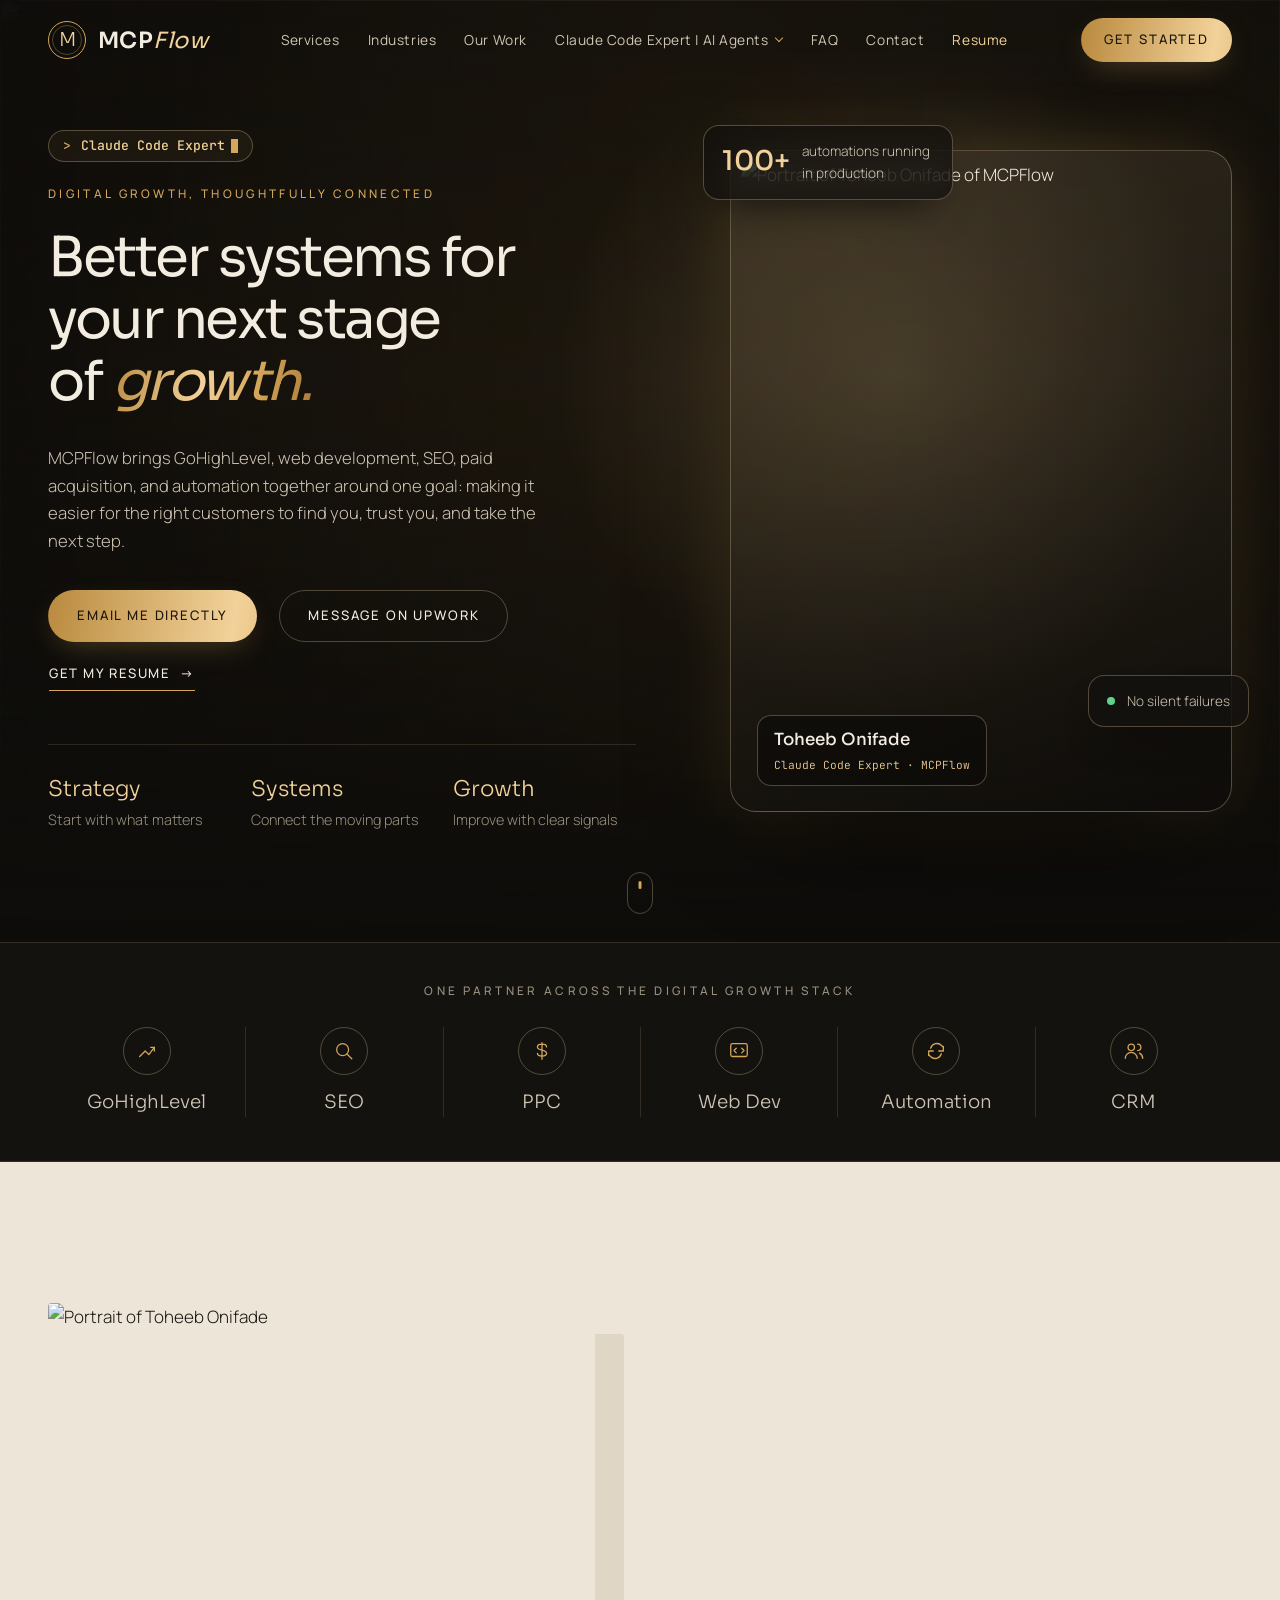
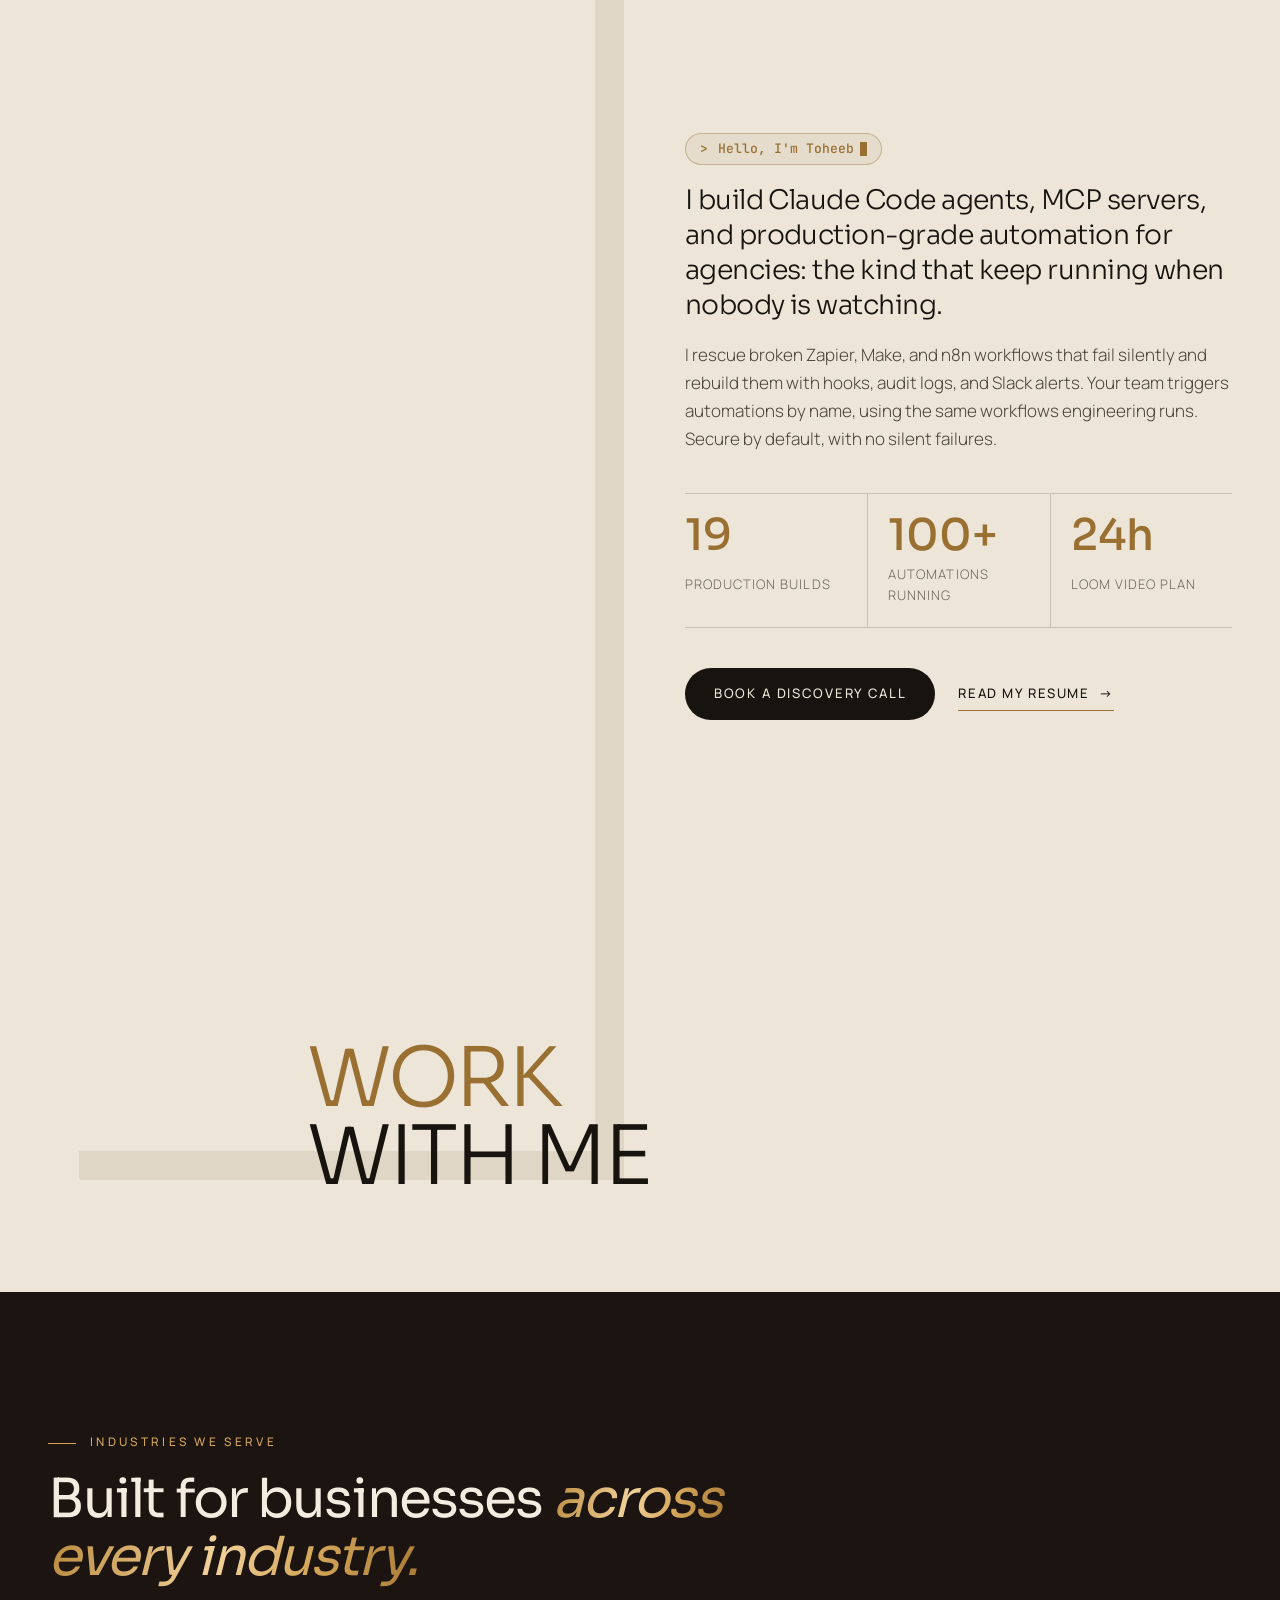
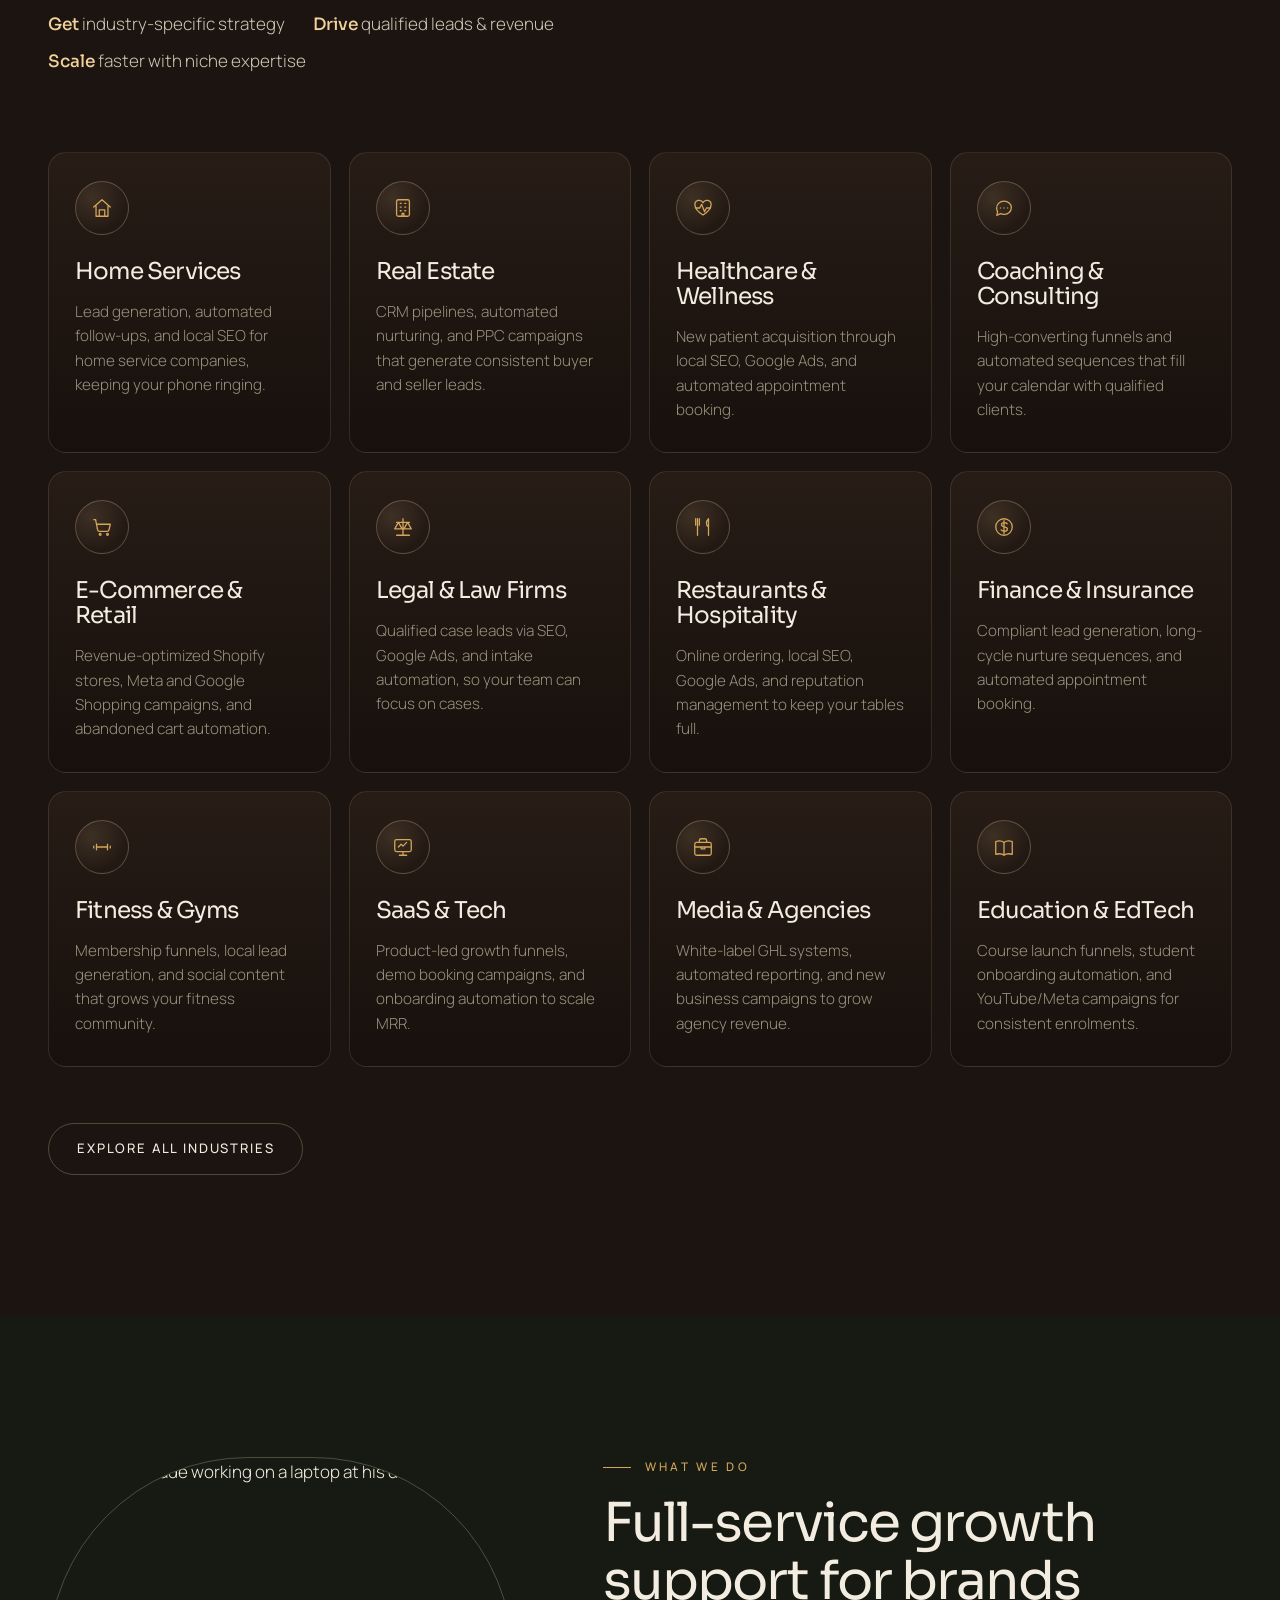
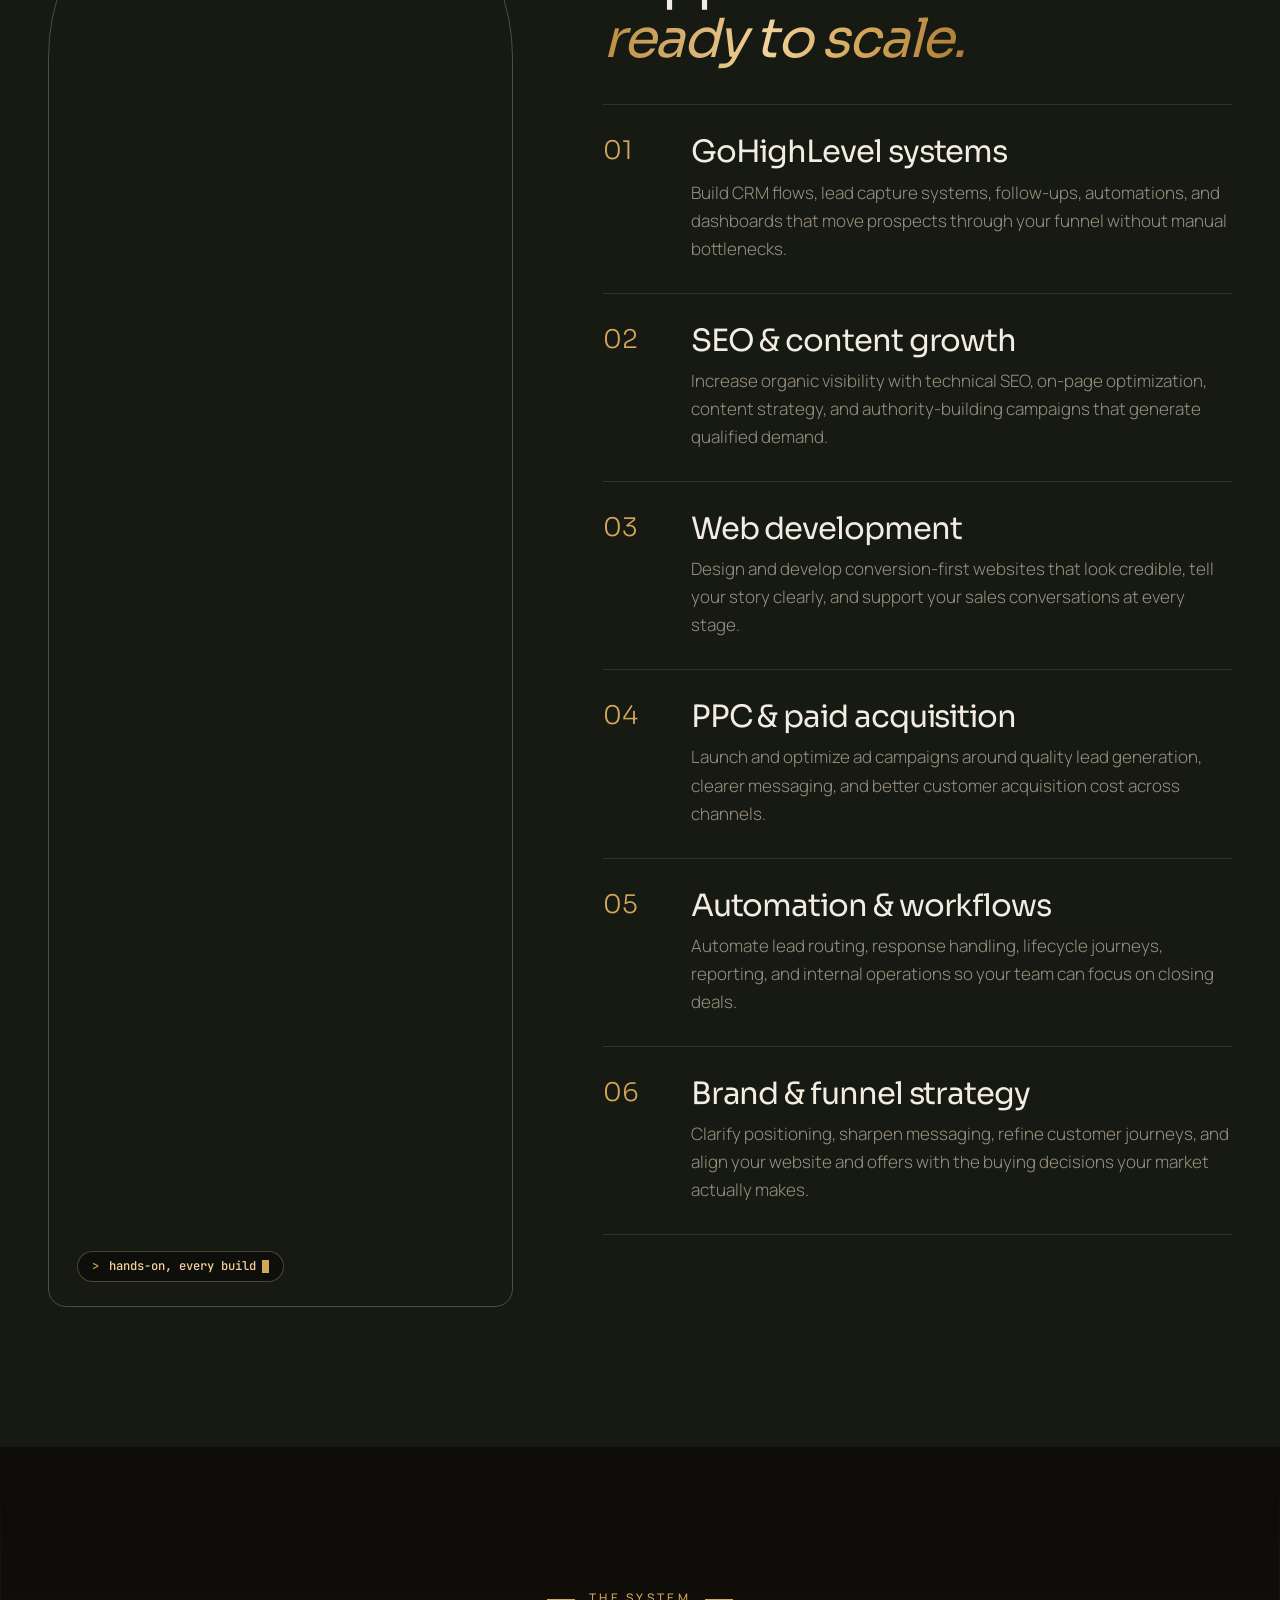
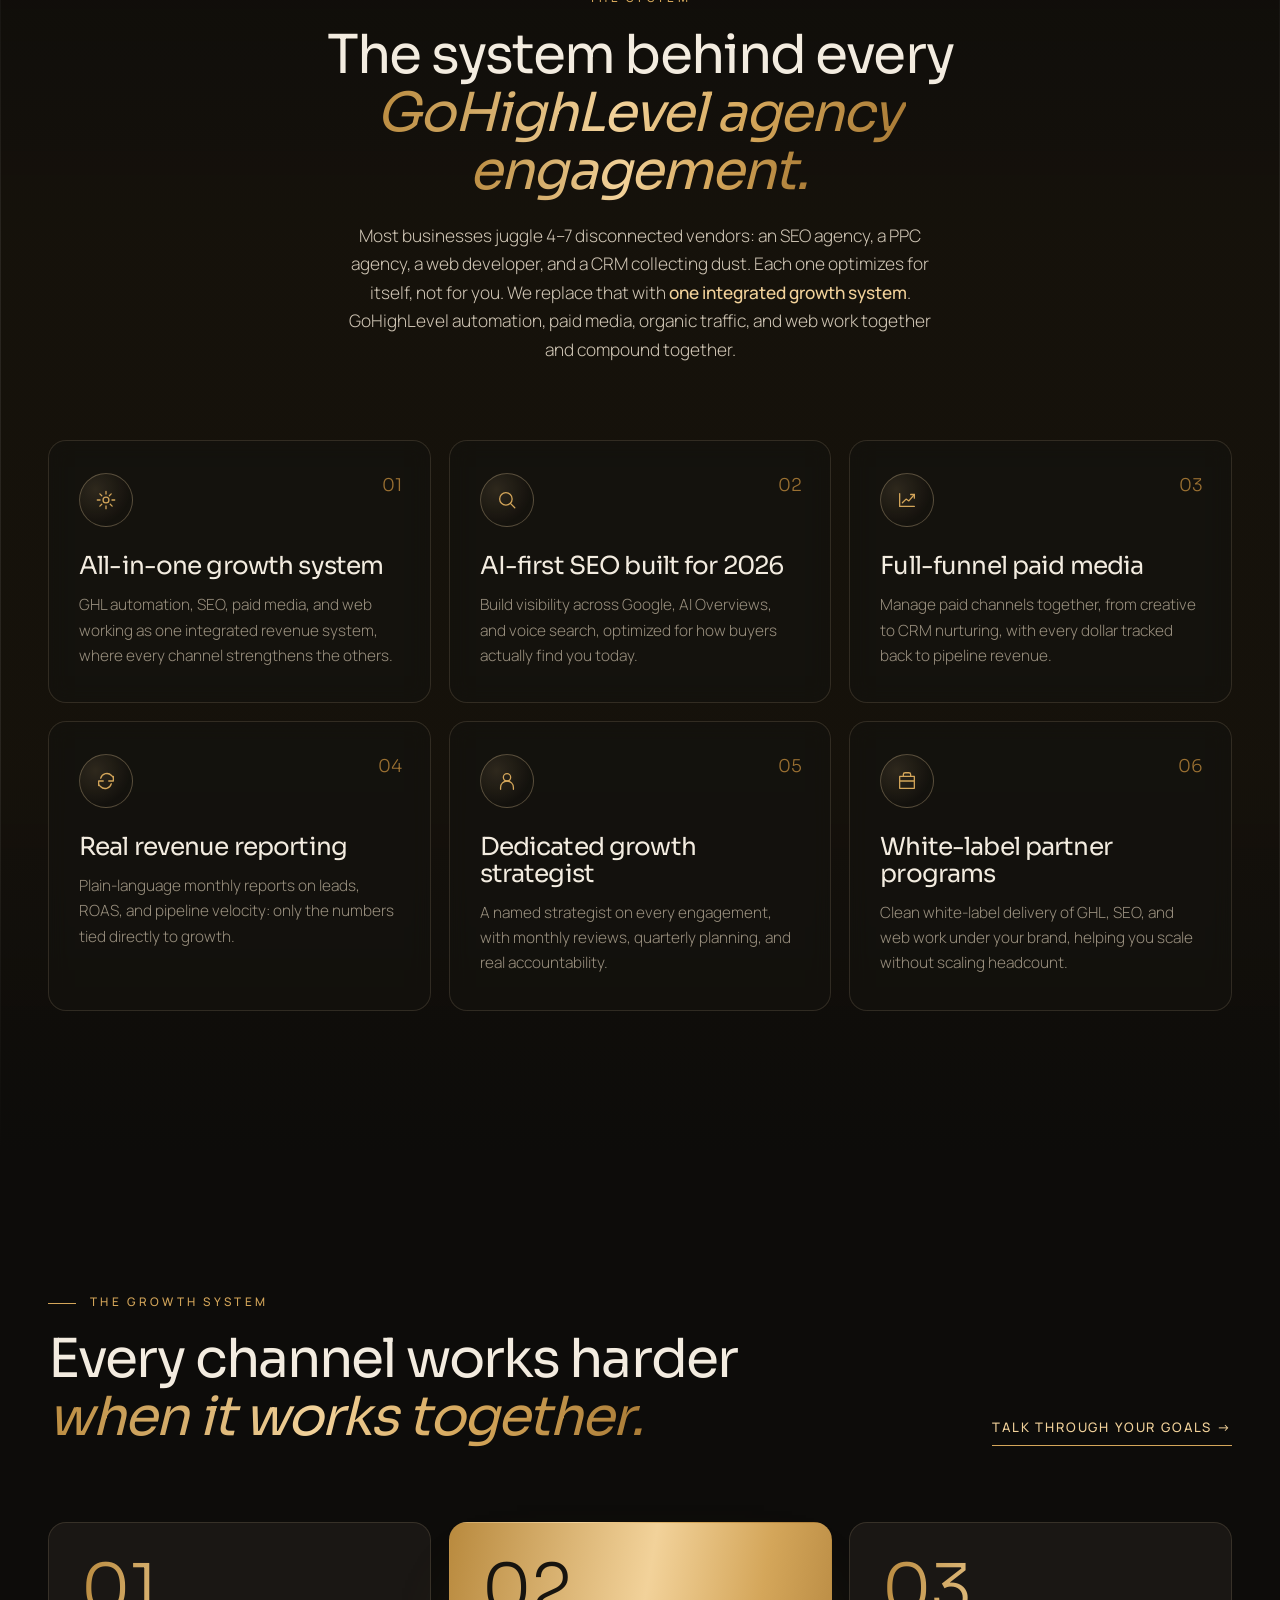
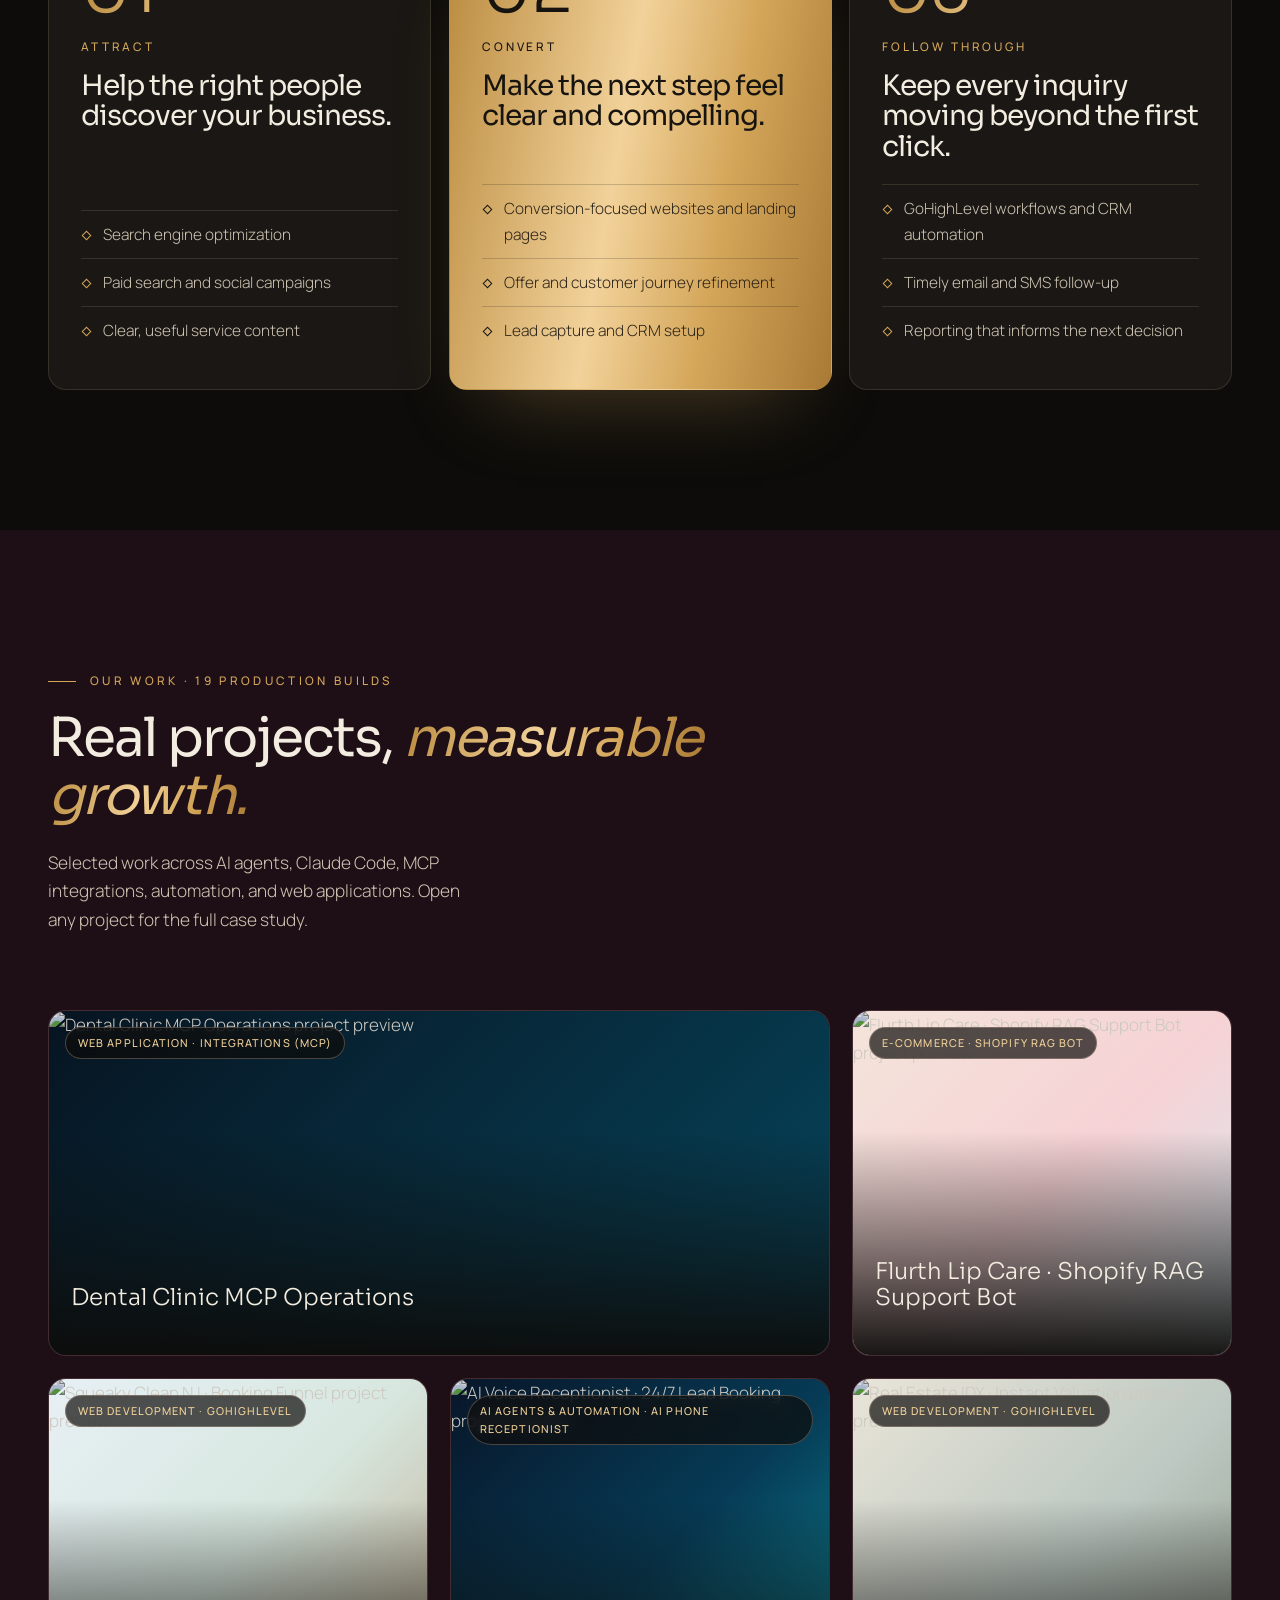
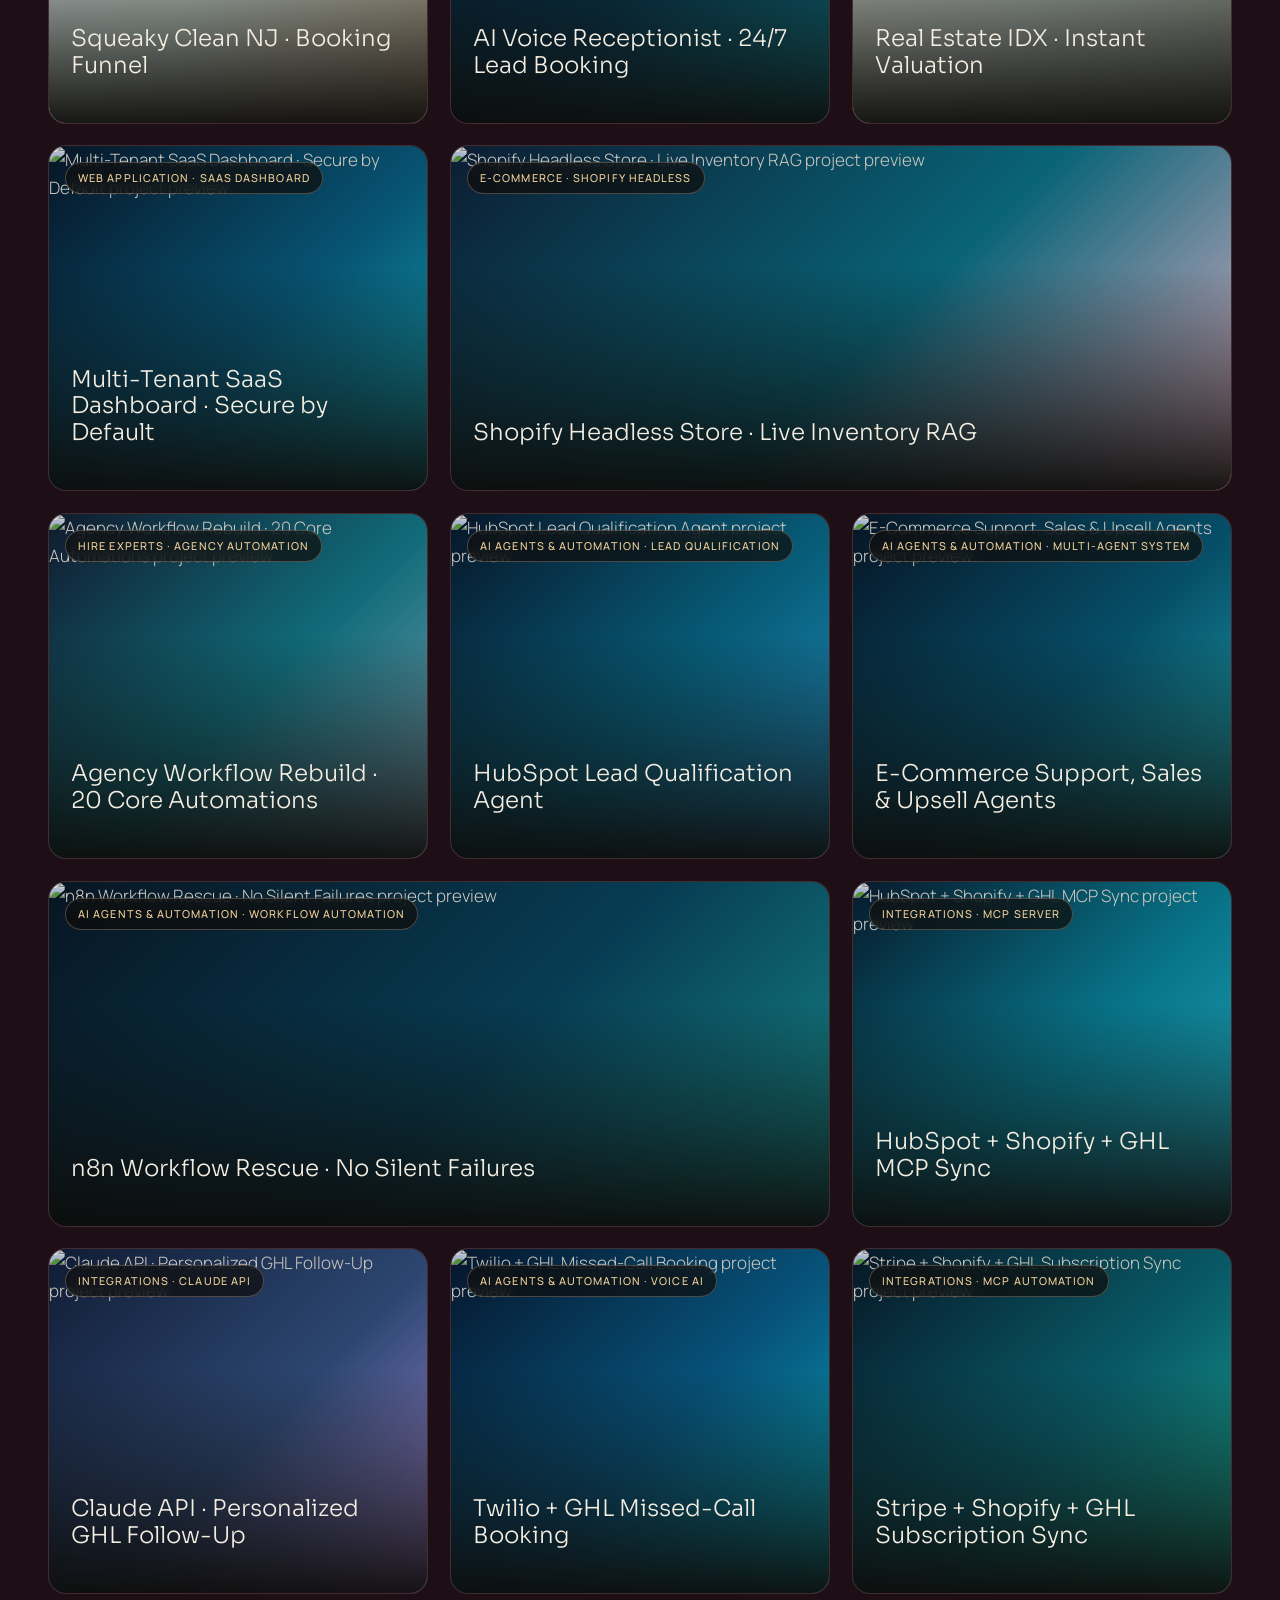
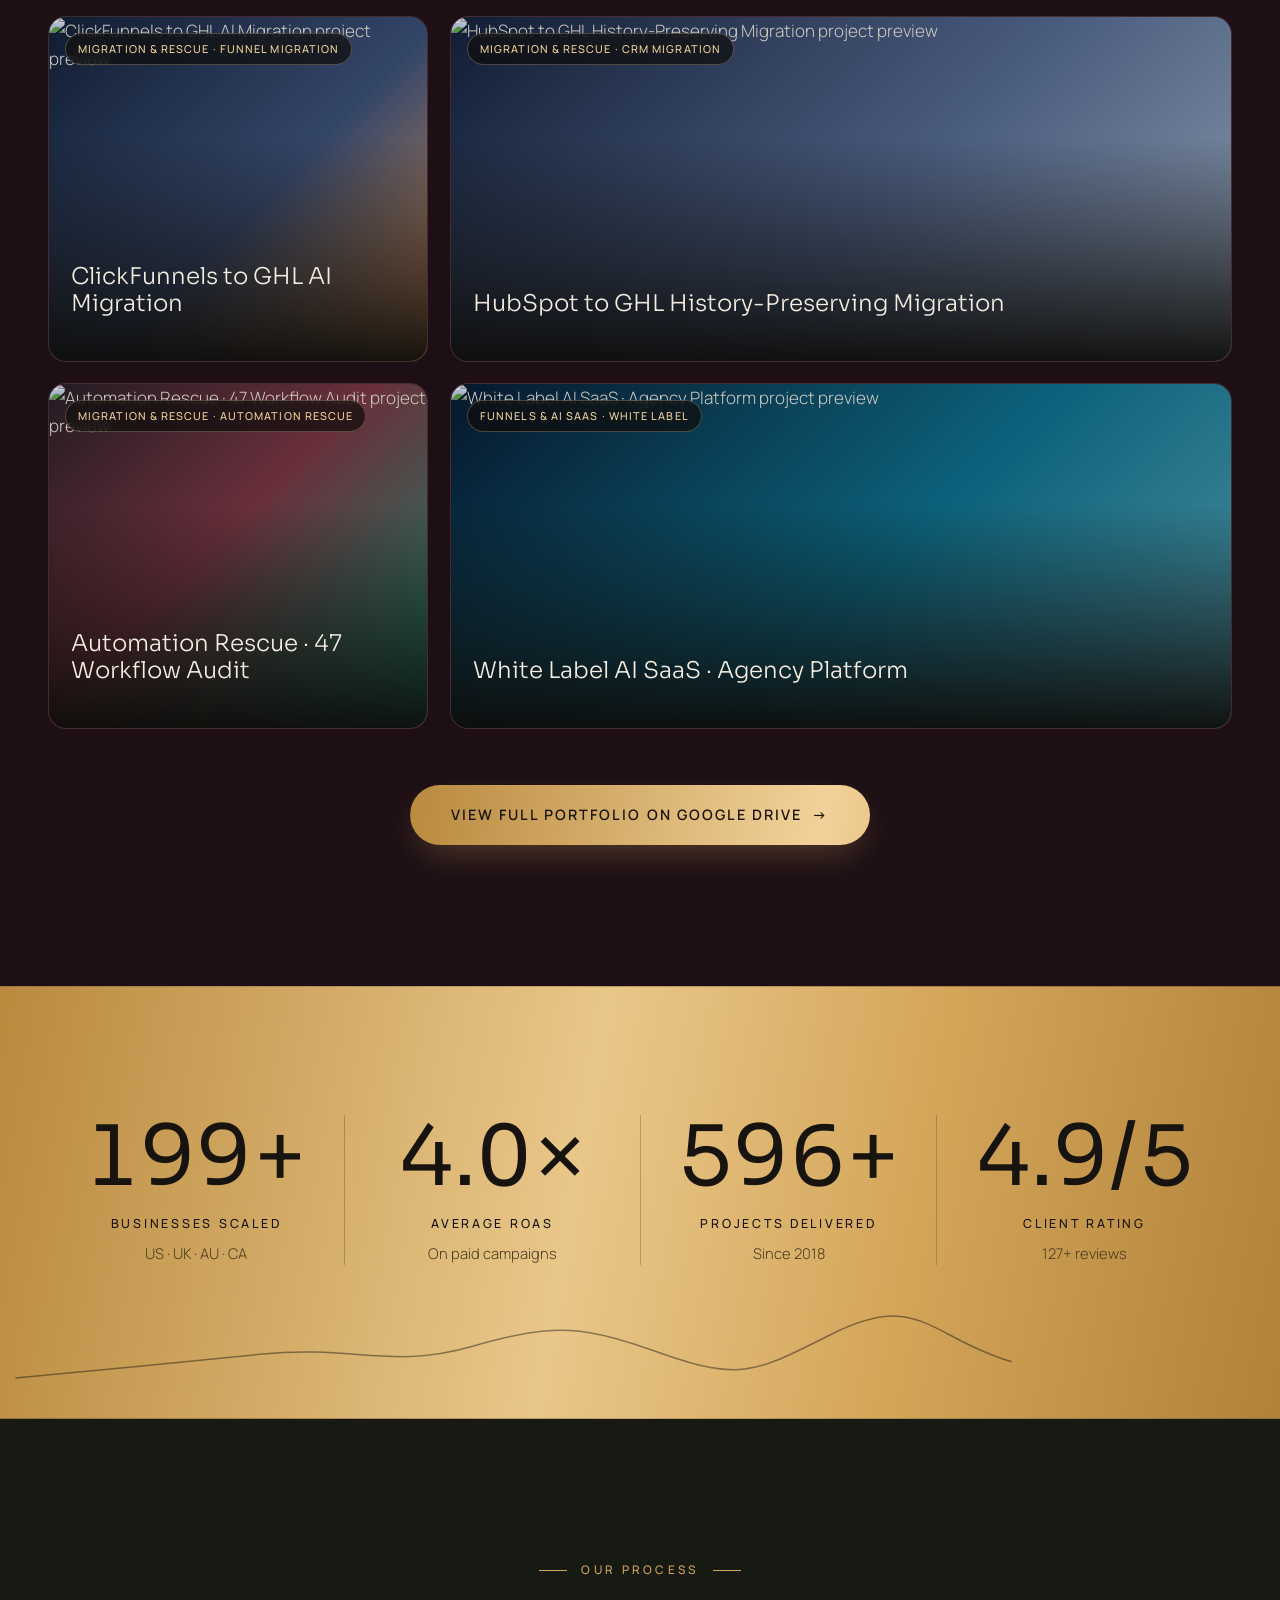
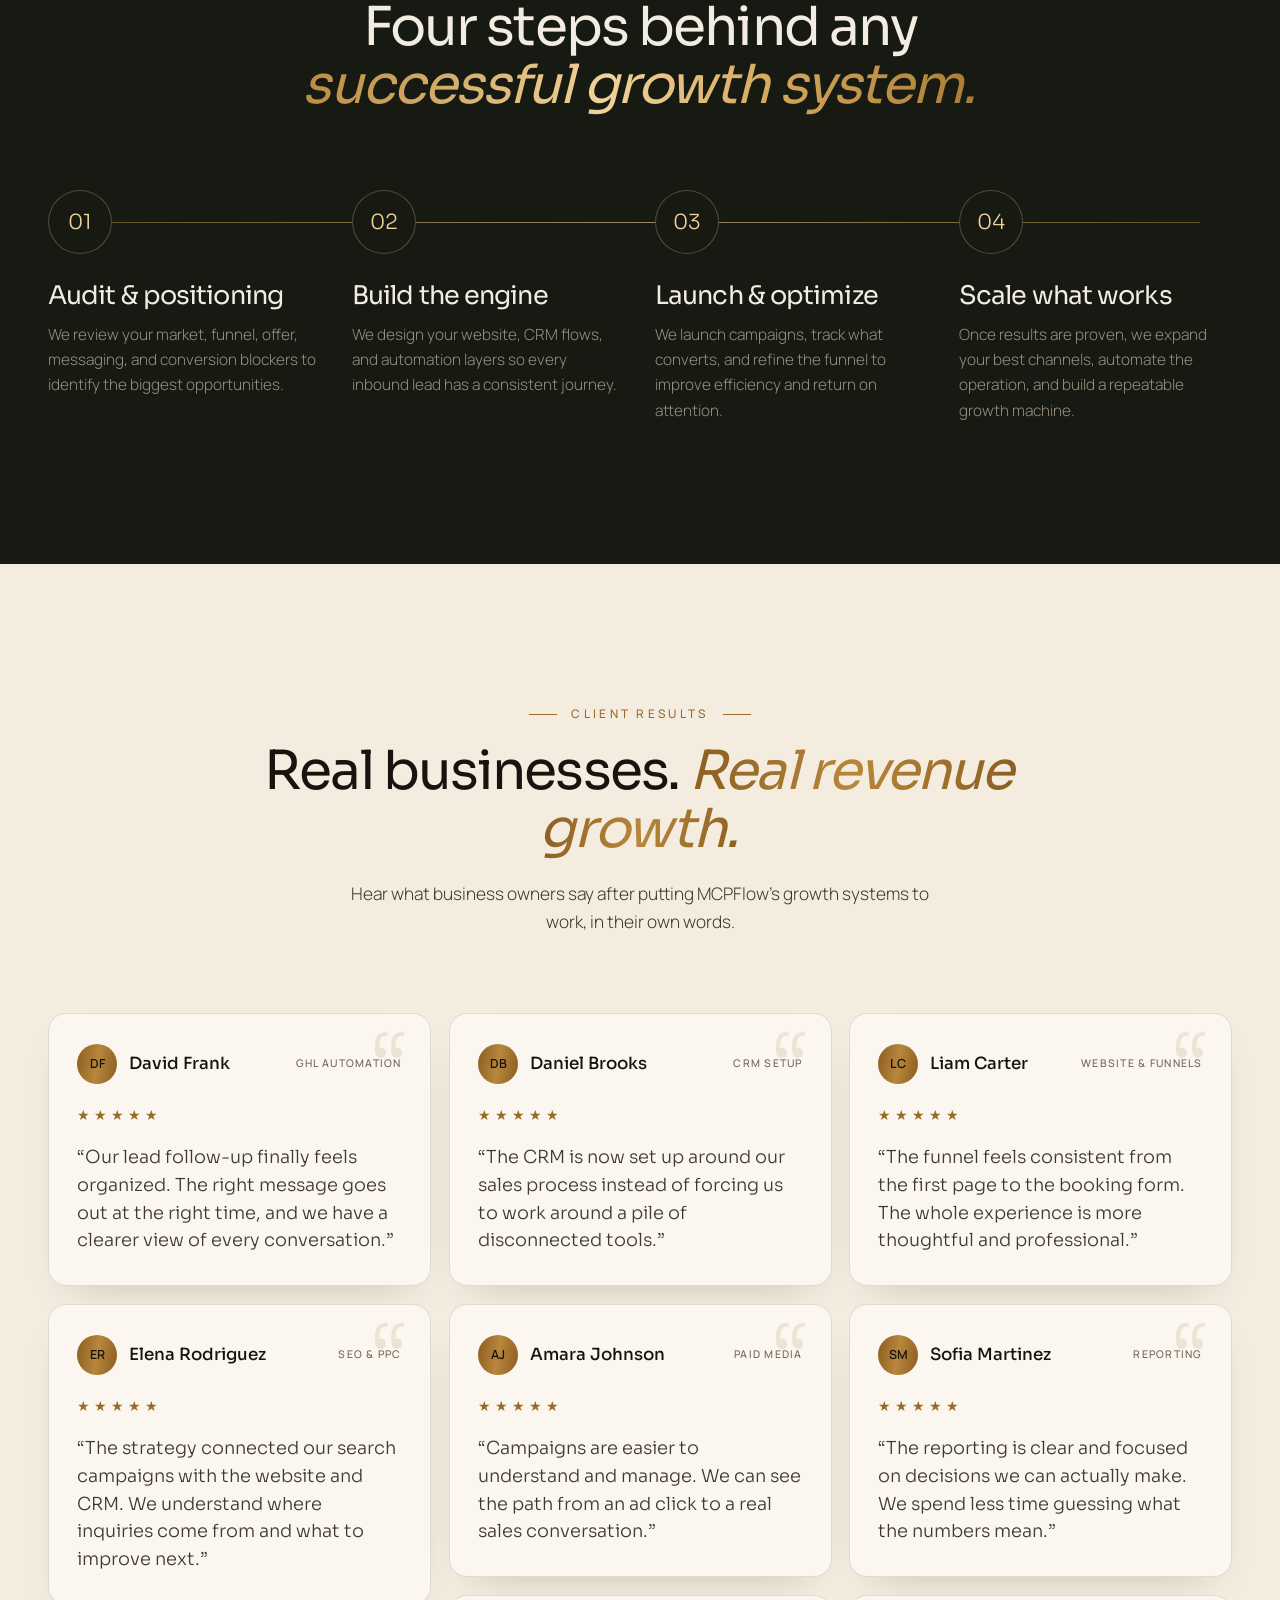
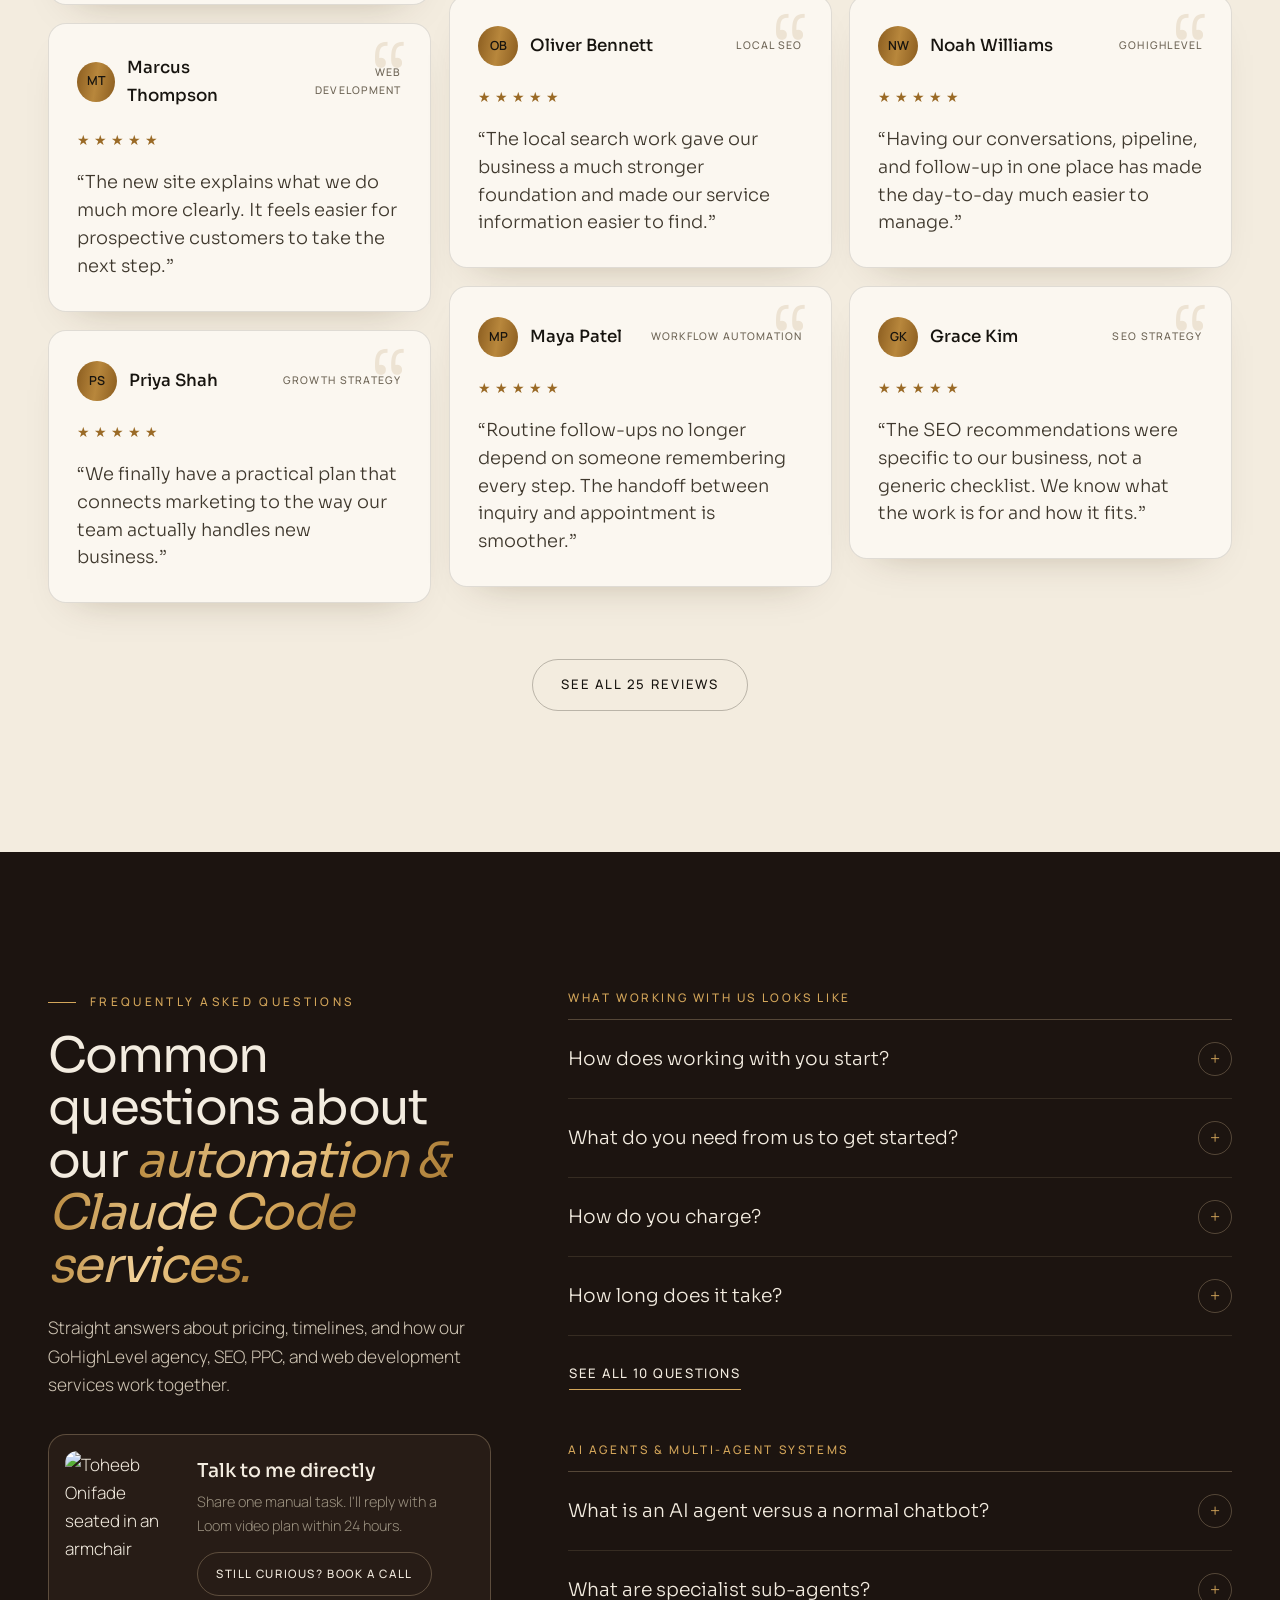
==== index.html @ 1f3e1173 ".git" ====
<!DOCTYPE html>
<html lang="en">
  <head>
    <meta charset="UTF-8" />
    <meta name="viewport" content="width=device-width, initial-scale=1.0" />
    <title>Toheeb Onifade | Claude Code Expert &amp; AI Automation – MCPFlow</title>
    <meta
      name="description"
      content="Claude Code expert building AI agents, MCP servers, and GoHighLevel, HubSpot, Shopify &amp; n8n automations that never fail silently. 100+ automations in production."
    />
    <meta name="author" content="Toheeb Onifade" />
    <meta name="robots" content="index, follow, max-image-preview:large, max-snippet:-1" />
    <meta property="og:type" content="website" />
    <meta property="og:site_name" content="MCPFlow" />
    <meta property="og:title" content="Toheeb Onifade | Claude Code Expert &amp; AI Automation – MCPFlow" />
    <meta property="og:description" content="AI agents, MCP servers, and GoHighLevel, HubSpot, Shopify &amp; n8n automations with audit logs and alerts, so nothing fails silently." />
    <meta property="og:image" content="assets/me/toheeb-hero.png" />
    <meta property="og:image:alt" content="Portrait of Toheeb Onifade of MCPFlow" />
    <meta name="twitter:card" content="summary_large_image" />
    <meta name="twitter:title" content="Toheeb Onifade | Claude Code Expert &amp; AI Automation – MCPFlow" />
    <meta name="twitter:description" content="AI agents, MCP servers, and GoHighLevel, HubSpot, Shopify &amp; n8n automations with audit logs and alerts." />
    <meta name="twitter:image" content="assets/me/toheeb-hero.png" />
    <link rel="alternate" type="text/plain" href="llms.txt" title="LLM-readable summary" />
    <meta name="theme-color" content="#0d0c0a" />
    <link rel="preconnect" href="https://fonts.googleapis.com" />
    <link rel="preconnect" href="https://fonts.gstatic.com" crossorigin />
    <link
      href="https://fonts.googleapis.com/css2?family=Sora:wght@300;400;500;600&family=Manrope:wght@300;400;500;600;700&family=JetBrains+Mono:wght@400;500&display=swap"
      rel="stylesheet"
    />
    <link rel="stylesheet" href="styles.css" />
    <link rel="preload" as="image" href="assets/me/toheeb-hero.png" />
    <script type="application/ld+json">{"@context":"https://schema.org","@graph":[{"@type":"WebSite","@id":"#website","name":"MCPFlow","inLanguage":"en","description":"MCPFlow builds Claude Code AI agents, MCP servers, GoHighLevel systems, and production-grade automation for agencies and service businesses.","publisher":{"@id":"#mcpflow"}},{"@type":"ProfessionalService","@id":"#mcpflow","name":"MCPFlow","description":"MCPFlow connects GoHighLevel, web development, SEO, paid acquisition, Claude Code AI agents, and automation into one growth system for agencies and service businesses. Workflows are built with retries, audit logs, and Slack alerts so they do not fail silently.","email":"onifadetoheeb068@gmail.com","areaServed":"Worldwide","address":{"@type":"PostalAddress","addressCountry":"NG"},"sameAs":["https://www.upwork.com/freelancers/~01fcc091d5daa7f215"],"knowsAbout":["Claude Code","Model Context Protocol (MCP) servers","Claude Agent SDK","AI agents","Multi-agent systems","GoHighLevel","HubSpot","Shopify","n8n","Supabase","Pinecone RAG","Twilio Voice AI","Stripe","Next.js","Node.js","Workflow automation","SEO","PPC"],"employee":{"@id":"#toheeb-onifade"},"hasOfferCatalog":{"@type":"OfferCatalog","name":"MCPFlow services","itemListElement":[{"@type":"Offer","itemOffered":{"@type":"Service","name":"GoHighLevel systems","description":"CRM flows, lead capture systems, follow-ups, automations, and dashboards that move prospects through your funnel without manual bottlenecks."}},{"@type":"Offer","itemOffered":{"@type":"Service","name":"SEO \u0026 content growth","description":"Technical SEO, on-page optimization, content strategy, and authority-building campaigns that generate qualified demand."}},{"@type":"Offer","itemOffered":{"@type":"Service","name":"Web development","description":"Conversion-first websites that look credible, tell your story clearly, and support sales conversations at every stage."}},{"@type":"Offer","itemOffered":{"@type":"Service","name":"PPC \u0026 paid acquisition","description":"Ad campaigns built around quality lead generation, clearer messaging, and better customer acquisition cost."}},{"@type":"Offer","itemOffered":{"@type":"Service","name":"Automation \u0026 workflows","description":"Automated lead routing, response handling, lifecycle journeys, reporting, and internal operations."}},{"@type":"Offer","itemOffered":{"@type":"Service","name":"Claude Code AI agents \u0026 MCP servers","description":"Claude Code agents and documented MCP servers that connect AI to GoHighLevel, HubSpot, Shopify, and n8n with audit logs and failure alerts."}}]}},{"@type":"Person","@id":"#toheeb-onifade","name":"Toheeb Onifade","jobTitle":"Claude Code Expert","worksFor":{"@id":"#mcpflow"},"description":"Claude Code expert specializing in MCP server development, the Claude Agent SDK, and production-grade automation for agencies. Rescues broken Zapier, Make, and n8n workflows and rebuilds them with hooks, audit logs, and Slack alerts. 100+ automations running in production across 19 production builds.","email":"onifadetoheeb068@gmail.com","image":"assets/me/toheeb-portrait.png","sameAs":["https://www.upwork.com/freelancers/~01fcc091d5daa7f215"],"knowsAbout":["Claude Code","Model Context Protocol (MCP) servers","Claude Agent SDK","AI agents","Multi-agent systems","GoHighLevel","HubSpot","Shopify","n8n","Supabase","Pinecone RAG","Twilio Voice AI","Stripe","Next.js","Node.js","Workflow automation","SEO","PPC"]},{"@type":"FAQPage","@id":"#faq","mainEntity":[{"@type":"Question","name":"How does working with you start?","acceptedAnswer":{"@type":"Answer","text":"Share one manual task. I will reply with a short Loom video plan for your GHL, HubSpot, or Shopify setup using Claude Code, MCP, and n8n, before you pay."}},{"@type":"Question","name":"What do you need from us to get started?","acceptedAnswer":{"@type":"Answer","text":"A 15-minute walkthrough and temporary access to your GHL sub-account, HubSpot private app, or Shopify API. No cleanup is needed."}},{"@type":"Question","name":"How do you charge?","acceptedAnswer":{"@type":"Answer","text":"Fixed price per automation, split into milestones. You pay per milestone delivered."}},{"@type":"Question","name":"How long does it take?","acceptedAnswer":{"@type":"Answer","text":"Typically 3-7 days: Day 1 for the plan, Days 2-4 for the build, Days 5-6 for live tests, and Day 7 for handover."}},{"@type":"Question","name":"Do we need to be technical or know Claude Code?","acceptedAnswer":{"@type":"Answer","text":"No. Your team can trigger an automation by name, such as \"run weekly follow-up\". No coding is needed."}},{"@type":"Question","name":"What stack do you use? Do we need to switch tools?","acceptedAnswer":{"@type":"Answer","text":"Claude Code, MCP servers, Claude API, n8n, GHL, HubSpot, and Shopify APIs, plus Supabase or Pinecone when useful. You keep your existing tools."}},{"@type":"Question","name":"Is our CRM and customer data secure?","acceptedAnswer":{"@type":"Answer","text":"Access is scoped to least-privilege keys, customer data is not used for model training, and systems can use row-level security and audit logs. An NDA is available."}},{"@type":"Question","name":"What if the automation breaks?","acceptedAnswer":{"@type":"Answer","text":"Failures trigger an alert with the error details instead of failing silently. A 14-day bug-fix period is included."}},{"@type":"Question","name":"Do we own everything? Are we locked to you?","acceptedAnswer":{"@type":"Answer","text":"You own the delivered code, MCP configurations, n8n workflows, prompts, and SOPs. There is no vendor lock-in."}},{"@type":"Question","name":"What tasks do you automate best?","acceptedAnswer":{"@type":"Answer","text":"CRM updates, lead follow-up, Shopify RAG support, and missed-call-to-booking workflows. Well-scoped automations can save teams 10+ hours per week."}},{"@type":"Question","name":"What is an AI agent versus a normal chatbot?","acceptedAnswer":{"@type":"Answer","text":"A chatbot replies in conversation. An AI agent can take an action, such as qualifying a lead in GHL, updating HubSpot, or booking a meeting."}},{"@type":"Question","name":"What are specialist sub-agents?","acceptedAnswer":{"@type":"Answer","text":"A main agent can delegate work to focused specialists such as a qualifier, follow-up agent, or support agent. This can make complex workflows more reliable than one general-purpose bot."}},{"@type":"Question","name":"Do we need to know Claude Code to use it?","acceptedAnswer":{"@type":"Answer","text":"No. Your team can trigger an automation by name, such as \"run weekly follow-up\". No coding is needed."}},{"@type":"Question","name":"Can agents work across GHL, HubSpot, and Shopify at once?","acceptedAnswer":{"@type":"Answer","text":"Yes. An agent can read a Shopify order, update a HubSpot record, and create a GHL opportunity through connected MCP tools."}},{"@type":"Question","name":"What makes your agents keep working reliably?","acceptedAnswer":{"@type":"Answer","text":"Production workflows include hooks, error handling, logging, and instant alerts so failures are visible and can be fixed."}},{"@type":"Question","name":"What is Model Context Protocol (MCP)?","acceptedAnswer":{"@type":"Answer","text":"MCP is an open protocol for connecting AI assistants such as Claude to tools and data sources, including GHL, HubSpot, and Shopify."}},{"@type":"Question","name":"Why MCP instead of Zapier?","acceptedAnswer":{"@type":"Answer","text":"Zapier connects predefined app events. MCP lets an AI model reason over a task and call approved tools across systems. A self-hosted setup can avoid per-task platform fees."}},{"@type":"Question","name":"Do we need to host MCP servers?","acceptedAnswer":{"@type":"Answer","text":"Not to get started. I can host the first version, then hand over a documented Node.js setup for your team to run."}},{"@type":"Question","name":"How is your MCP server work different from generic MCP setups?","acceptedAnswer":{"@type":"Answer","text":"The protocol is the same; Model Context Protocol is its official name. I build the server integrations with the hooks, plugins, and access controls the workflow needs."}},{"@type":"Question","name":"Can MCP connect to our custom database?","acceptedAnswer":{"@type":"Answer","text":"Yes. Integrations can connect to systems such as Supabase, PostgreSQL with row-level security, or Pinecone for retrieval-augmented generation (RAG)."}},{"@type":"Question","name":"Is MCP secure?","acceptedAnswer":{"@type":"Answer","text":"Security depends on implementation. I use least-privilege access, secure key handling, and audit logging where supported."}},{"@type":"Question","name":"Why n8n instead of Zapier or Make?","acceptedAnswer":{"@type":"Answer","text":"n8n can be self-hosted and gives teams more control over workflows and infrastructure. It also connects well with Claude and MCP."}},{"@type":"Question","name":"Can you fix our broken n8n workflows?","acceptedAnswer":{"@type":"Answer","text":"Yes. I can diagnose the workflow, add error handling and retries, and configure alerts so failures are easier to catch."}},{"@type":"Question","name":"How do you prevent silent API failures?","acceptedAnswer":{"@type":"Answer","text":"Workflows can use try/catch handling, logs, retries, and Slack or email alerts to surface API errors."}},{"@type":"Question","name":"Can n8n call Claude Code?","acceptedAnswer":{"@type":"Answer","text":"n8n can call the Claude API, which can use connected MCP tools to work with GHL, HubSpot, Shopify, and other approved systems."}},{"@type":"Question","name":"Do we need to host n8n?","acceptedAnswer":{"@type":"Answer","text":"No. I can host the first version and provide handover documentation so you can manage or move it later."}},{"@type":"Question","name":"Can you migrate from Make or Zapier to n8n?","acceptedAnswer":{"@type":"Answer","text":"Yes. I can map the existing workflows, rebuild them in n8n, and add production-focused error handling and monitoring."}},{"@type":"Question","name":"Do you store our CRM data?","acceptedAnswer":{"@type":"Answer","text":"The intended setup keeps customer records in your systems, such as GHL, HubSpot, Shopify, or Supabase. Integrations access only the data needed for the workflow."}},{"@type":"Question","name":"How do you handle API keys?","acceptedAnswer":{"@type":"Answer","text":"Keys are scoped to least privilege and stored in a secure secrets manager or platform credential store, not exposed in workflow text."}},{"@type":"Question","name":"Do we own everything after delivery?","acceptedAnswer":{"@type":"Answer","text":"Yes. You own the delivered code, MCP configurations, n8n workflows, prompts, and SOPs."}},{"@type":"Question","name":"Do you sign an NDA?","acceptedAnswer":{"@type":"Answer","text":"Yes. An NDA can be signed before project access or discovery begins."}},{"@type":"Question","name":"What if we need to revoke access?","acceptedAnswer":{"@type":"Answer","text":"You can revoke or rotate the private-app/API credentials at any time. Access is granted through your accounts, not personal credentials."}},{"@type":"Question","name":"How does missed-call automation work?","acceptedAnswer":{"@type":"Answer","text":"A call platform such as Twilio can trigger an AI follow-up, qualify the inquiry, update GHL, and offer appointment times through connected calendar tools."}},{"@type":"Question","name":"How many calls can it handle?","acceptedAnswer":{"@type":"Answer","text":"Capacity depends on the voice provider, concurrency limits, call length, and fallback design. We size and test the system against your expected call volume before launch."}},{"@type":"Question","name":"What if AI cannot answer?","acceptedAnswer":{"@type":"Answer","text":"The workflow can hand the conversation to a person with the transcript and CRM record available, so the customer is not left without a next step."}},{"@type":"Question","name":"Can it work with HubSpot too?","acceptedAnswer":{"@type":"Answer","text":"Yes. The workflow can update a HubSpot contact and book a meeting through HubSpot Meetings or another connected calendar."}}]},{"@type":"ItemList","@id":"#case-studies","name":"MCPFlow case studies","numberOfItems":19,"itemListElement":[{"@type":"ListItem","position":1,"item":{"@type":"CreativeWork","name":"Dental Clinic MCP Operations","genre":"Web Application · Integrations (MCP)","description":"Challenge: A dental clinic using CareStack and a custom web app was copying patient data, appointments, and billing manually. The process consumed about 10 hours a week, caused missed follow-ups, and API rate limits failed silently. Solution: Built an MCP server with Claude Code to connect CareStack, the web app, and n8n. Booking, Billing, and Alert agents sync appointments, update records, and report API failures. Access is protected with scoped keys, Supabase RLS, and audit logs. Staff can start a workflow by saying “sync today’s patients.” Result: 12 hours per week saved, zero missed handoffs, and API failure alerts reduced from as long as 3 days to 12 seconds in Slack. The workflows run in production and are usable by non-technical staff.","keywords":"Claude Code, MCP Server, CareStack API, n8n, Supabase RLS, Node.js","creator":{"@id":"#toheeb-onifade"}}},{"@type":"ListItem","position":2,"item":{"@type":"CreativeWork","name":"Flurth Lip Care · Shopify RAG Support Bot","genre":"E-Commerce · Shopify RAG Bot","description":"Challenge: Flurth Korean lip-care support handled around 200 tickets a day. Its bot guessed at order tracking and inventory, while shoppers asked whether products were authentic. Conversion was 1.1%. Solution: Built a Shopify RAG support bot grounded in live Shopify Admin API data through MCP. Claude retrieves order, inventory, and shipping details, then uses Pinecone RAG for product knowledge. The agent handles returns and exchanges and can update HubSpot and GoHighLevel. Result: Support volume down 38%, response time improved from 15 minutes to 45 seconds, CSAT up 28%, conversion rose from 1.1% to 2.8%, and AI upsells increased AOV by 18%.","keywords":"Claude Code, Shopify Admin API, MCP Server, Pinecone RAG, HubSpot, GoHighLevel","creator":{"@id":"#toheeb-onifade"}}},{"@type":"ListItem","position":3,"item":{"@type":"CreativeWork","name":"Squeaky Clean NJ · Booking Funnel","genre":"Web Development · GoHighLevel","description":"Challenge: A New Jersey cleaning company had a WordPress site and GoHighLevel, but leads were moved manually. Airbnb hosts requested cleanings, calendars were double-booked, and about 8 hours a week were lost to missed bookings and admin. Solution: Rebuilt the funnel with Claude Code and Next.js, connecting GoHighLevel custom actions through MCP and n8n. The flow qualifies Airbnb, office, and property requests, tags leads, creates pipeline records, books the calendar, and starts AI follow-up. A reusable snapshot supports franchise rollout. Result: 8 hours per week saved, booking rate up 32%, and zero double-bookings. The team can start the process with “qualify cleaning leads.”","keywords":"Claude Code, Next.js, GoHighLevel API, MCP Server, n8n, Calendar API","creator":{"@id":"#toheeb-onifade"}}},{"@type":"ListItem","position":4,"item":{"@type":"CreativeWork","name":"AI Voice Receptionist · 24/7 Lead Booking","genre":"AI Agents \u0026 Automation · AI Phone Receptionist","description":"Challenge: An agency missed about 40% of calls after hours. Staff updated GoHighLevel manually, callers were not qualified, and leads went cold. The business needed reliable call coverage. Solution: Built a Claude voice agent with Twilio and MCP. It qualifies inbound callers, updates GoHighLevel, books the calendar, and sends transcripts to Slack. Specialist agents handle qualification, booking, and follow-up, with a human handoff that includes the transcript. Result: More than 300 calls handled in 30 days, 150+ qualified, 70+ booked, and all calls answered during the measured period. 67% were qualified; follow-up email open rate reached 42%.","keywords":"Claude Code, Twilio, GoHighLevel, MCP Server, Claude Voice API","creator":{"@id":"#toheeb-onifade"}}},{"@type":"ListItem","position":5,"item":{"@type":"CreativeWork","name":"Real Estate IDX · Instant Valuation","genre":"Web Development · GoHighLevel","description":"Challenge: A real estate agency’s WordPress IDX took 4.2 seconds to load. Zillow leads were moved into GoHighLevel manually, taking about 15 hours a week, while response time averaged 12 minutes. Solution: Built a headless Next.js experience with Supabase and GoHighLevel custom actions through MCP. IDX searches trigger buyer or seller qualification, create a pipeline record, and start an AI nurture flow that can book a valuation. Result: Page speed improved from 4.2 seconds to 0.9 seconds, 15 hours per week saved, response time reduced from 12 minutes to 48 seconds, and the agency reported three additional closings per month.","keywords":"Claude Code, Next.js, Supabase RLS, GoHighLevel API, MCP, n8n","creator":{"@id":"#toheeb-onifade"}}},{"@type":"ListItem","position":6,"item":{"@type":"CreativeWork","name":"Multi-Tenant SaaS Dashboard · Secure by Default","genre":"Web Application · SaaS Dashboard","description":"Challenge: A SaaS dashboard had no row-level security, allowing users to see data outside their organization. Agents were failing in production and page loads took 3.1 seconds. Solution: Rebuilt the application with Claude Code, Supabase RLS, and Claude Agent SDK. Billing, Support, and Onboarding agents have separate responsibilities; hooks synchronize state and surface failures. RLS scopes access by user and organization. Result: Data access is isolated by user and organization, load time improved from 3.1 to 0.6 seconds, and support tickets fell 42%.","keywords":"Claude Code, Supabase, PostgreSQL RLS, Claude Agent SDK, Pinecone","creator":{"@id":"#toheeb-onifade"}}},{"@type":"ListItem","position":7,"item":{"@type":"CreativeWork","name":"Shopify Headless Store · Live Inventory RAG","genre":"E-Commerce · Shopify Headless","description":"Challenge: A slow Shopify theme and a generic support bot that guessed at inventory were limiting shopper confidence. Store conversion was 1.1%. Solution: Built a headless Next.js storefront using the Shopify Storefront API and an MCP-connected RAG support bot. Answers use live stock, shipping, and order data plus Pinecone product knowledge. Result: Conversion improved from 1.1% to 2.8%, response time fell from 18 minutes to 52 seconds, and support volume fell 35%.","keywords":"Claude Code, Shopify Admin + Storefront API, Next.js, MCP, Pinecone RAG","creator":{"@id":"#toheeb-onifade"}}},{"@type":"ListItem","position":8,"item":{"@type":"CreativeWork","name":"Agency Workflow Rebuild · 20 Core Automations","genre":"Hire Experts · Agency Automation","description":"Challenge: An agency had more than 100 Zapier and Make workflows breaking weekly. The team waited on developers and spent about 20 hours per week fixing automations. Solution: Audited the stack with Claude Code and rebuilt 20 core workflows in n8n with MCP servers. Added clear workflow names, documentation, and Loom handover so the team can run routine work themselves. Result: 20 hours per week saved and silent failures removed from the rebuilt workflows. Staff can trigger common work by name, such as “run weekly follow-up.”","keywords":"Claude Code, MCP Servers, n8n, GoHighLevel, HubSpot, Shopify","creator":{"@id":"#toheeb-onifade"}}},{"@type":"ListItem","position":9,"item":{"@type":"CreativeWork","name":"HubSpot Lead Qualification Agent","genre":"AI Agents \u0026 Automation · Lead Qualification","description":"Challenge: Sales development reps manually qualified around 200 HubSpot leads per day, resulting in inconsistent scoring and tagging. Solution: Built a lead qualifier with Claude Code, a HubSpot private app, and GoHighLevel through MCP. It reads submitted form data and available customer context, scores the lead, applies tags, and enrolls the appropriate sequence. Result: Qualification time improved from 8 minutes to 22 seconds per lead, up to 200 leads can be processed daily, and meeting volume increased 47%.","keywords":"Claude Code, Claude API, HubSpot API, GoHighLevel API, MCP, Prompt Engineering","creator":{"@id":"#toheeb-onifade"}}},{"@type":"ListItem","position":10,"item":{"@type":"CreativeWork","name":"E-Commerce Support, Sales \u0026 Upsell Agents","genre":"AI Agents \u0026 Automation · Multi-Agent System","description":"Challenge: A single general-purpose bot struggled to handle support questions, sales conversations, and inventory checks reliably. Solution: Designed a main agent that delegates to Support, Sales, and Upsell specialists. Each specialist has a focused prompt, MCP tools, and hooks; support can retrieve live order information and upsell checks live inventory. Result: Resolution rate improved from 61% to 89%, average order value rose 18%, and the system ran for 60 days without a reported breakage.","keywords":"Claude Code, Claude Agent SDK, MCP Servers, Shopify, Supabase","creator":{"@id":"#toheeb-onifade"}}},{"@type":"ListItem","position":11,"item":{"@type":"CreativeWork","name":"n8n Workflow Rescue · No Silent Failures","genre":"AI Agents \u0026 Automation · Workflow Automation","description":"Challenge: Workflows followed only the happy path, broke on API limits, and had no alerts. A failure could leave leads untouched for days. Solution: Rebuilt workflows with Claude Code and n8n, adding hooks, try/catch handling, automatic retries, Slack or email alerts, and audit logs. Result: No cold leads in the tracked workflows, failure alerts improved from 3 days to 12 seconds, and operations saved 14 hours per week.","keywords":"Claude Code, n8n, MCP Servers, GoHighLevel, Twilio, Slack","creator":{"@id":"#toheeb-onifade"}}},{"@type":"ListItem","position":12,"item":{"@type":"CreativeWork","name":"HubSpot + Shopify + GHL MCP Sync","genre":"Integrations · MCP Server","description":"Challenge: HubSpot form submissions, Shopify orders, and GoHighLevel opportunities were out of sync, leaving teams without a reliable shared view. Solution: Built a custom Node.js MCP server with least-privilege keys, audit logs, and RLS-aware data access. Claude can read live data across all three systems and coordinate approved sync actions. Result: The connected workflows reached 100% sync in the monitored process and saved about 11 hours per week. Customer data remains in the connected systems and is not used for model training.","keywords":"Claude Code, MCP, HubSpot API, Shopify API, GoHighLevel API, Node.js","creator":{"@id":"#toheeb-onifade"}}},{"@type":"ListItem","position":13,"item":{"@type":"CreativeWork","name":"Claude API · Personalized GHL Follow-Up","genre":"Integrations · Claude API","description":"Challenge: GoHighLevel emails felt generic, with an 18% open rate. Staff wrote follow-ups manually using limited customer context. Solution: Connected the Claude API to GoHighLevel custom actions through MCP. A tested agent drafts personalized follow-ups from approved live CRM context. Result: Open rate increased from 18% to 42%, replies increased 31%, and the team saved six hours per week.","keywords":"Claude Code, Claude API, GHL Custom Actions, MCP, n8n","creator":{"@id":"#toheeb-onifade"}}},{"@type":"ListItem","position":14,"item":{"@type":"CreativeWork","name":"Twilio + GHL Missed-Call Booking","genre":"AI Agents \u0026 Automation · Voice AI","description":"Challenge: Around 40% of calls were missed after hours, and staff had to update GoHighLevel by hand after each conversation. Solution: Connected Twilio to a Claude voice agent that qualifies callers, updates GoHighLevel, books the calendar through MCP, and posts the transcript to Slack. Result: More than 300 calls handled, 150+ qualified, 70+ booked, and zero missed calls in the tracked workflow.","keywords":"Claude Code, Twilio, GoHighLevel, MCP, Claude Voice","creator":{"@id":"#toheeb-onifade"}}},{"@type":"ListItem","position":15,"item":{"@type":"CreativeWork","name":"Stripe + Shopify + GHL Subscription Sync","genre":"Integrations · MCP Automation","description":"Challenge: Stripe subscriptions, Shopify orders, and GoHighLevel CRM records were reconciled manually, and churn risk was not tracked consistently. Solution: Connected Stripe, Shopify, and GoHighLevel with n8n and MCP. Failed payments can trigger AI-supported retry flows, churn-risk tags, and win-back follow-up. Result: Churn decreased 22%, failed-payment recovery improved 38%, and finance operations saved nine hours per week.","keywords":"Claude Code, Stripe API, Shopify API, GoHighLevel API, n8n, MCP","creator":{"@id":"#toheeb-onifade"}}},{"@type":"ListItem","position":16,"item":{"@type":"CreativeWork","name":"ClickFunnels to GHL AI Migration","genre":"Migration \u0026 Rescue · Funnel Migration","description":"Challenge: A slow ClickFunnels setup had no connected CRM automation, and leads were moved into GoHighLevel manually. Solution: Migrated funnel structure into GoHighLevel, mapped pipeline data, rebuilt AI follow-up agents, and created a reusable snapshot with Claude Code and MCP. Result: Page speed improved from 3.8 seconds to 0.9 seconds, migration completed in two days, and the process saved 10 hours per week.","keywords":"Claude Code, GoHighLevel, ClickFunnels API, n8n, MCP","creator":{"@id":"#toheeb-onifade"}}},{"@type":"ListItem","position":17,"item":{"@type":"CreativeWork","name":"HubSpot to GHL History-Preserving Migration","genre":"Migration \u0026 Rescue · CRM Migration","description":"Challenge: The business wanted to move from HubSpot Enterprise to GoHighLevel but was concerned about losing history or breaking workflows. Solution: Migrated contacts, deals, and sequences from HubSpot to GoHighLevel through MCP, preserved historical records, and added AI qualification and booking agents. Result: Saved $1,200 per month, completed migration in three days with history intact, and bookings increased 28%.","keywords":"Claude Code, HubSpot API, GoHighLevel API, MCP, Supabase","creator":{"@id":"#toheeb-onifade"}}},{"@type":"ListItem","position":18,"item":{"@type":"CreativeWork","name":"Automation Rescue · 47 Workflow Audit","genre":"Migration \u0026 Rescue · Automation Rescue","description":"Challenge: 47 Zapier, Make, and n8n workflows were failing silently due to rate limits and missing error handling, leaving leads cold. Solution: Audited the systems with Claude Code and rebuilt 20 core workflows in n8n and MCP with try/catch handling, retries, Slack alerts, and audit logs. Result: Zero silent failures across 45 tracked days, alerts improved from two days to 15 seconds, and the team saved 18 hours per week.","keywords":"Claude Code, n8n, Zapier, Make.com, MCP Servers, GHL, HubSpot","creator":{"@id":"#toheeb-onifade"}}},{"@type":"ListItem","position":19,"item":{"@type":"CreativeWork","name":"White Label AI SaaS · Agency Platform","genre":"Funnels \u0026 AI SaaS · White Label","description":"Challenge: An agency wanted a white-label SaaS offer, but its generic platform lacked AI and RAG support. Client churn had reached 24%. Solution: Built a Next.js front end with GoHighLevel SaaS mode, an AI support bot grounded in live help documentation through MCP, and a reusable snapshot with agents pre-installed. Result: Churn fell from 24% to 9%, MRR increased by $4,200 per month, and 30 clients onboarded with AI support and no additional developer needed.","keywords":"Claude Code, GHL SaaS Mode, Next.js, MCP Server, Pinecone RAG, Supabase RLS","creator":{"@id":"#toheeb-onifade"}}}]}]}</script>
  </head>
  <body class="home">
    <div class="scroll-progress" aria-hidden="true"><span id="scroll-progress-bar"></span></div>

    <header class="site-header" id="site-header">
      <div class="container nav-wrap">
        <a href="#top" class="brand" aria-label="MCPFlow home">
          <span class="brand-glyph" aria-hidden="true"></span>
          <span class="brand-word">MCP<em>Flow</em></span>
        </a>

        <button class="nav-toggle" id="nav-toggle" type="button" aria-expanded="false" aria-controls="main-nav">
          <span class="nav-toggle-bars" aria-hidden="true"></span>
          <span class="sr-only">Menu</span>
        </button>

        <nav class="main-nav" id="main-nav" aria-label="Main navigation">
          <a href="#services">Services</a>
          <a href="#industries">Industries</a>
          <a href="#portfolio">Our Work</a>
          <div class="mega-menu-item" id="ai-mega-menu">
            <button class="mega-trigger" id="ai-mega-trigger" type="button" aria-haspopup="true" aria-expanded="false" aria-controls="ai-mega-panel">
              Claude Code Expert | AI Agents
              <span class="mega-chevron" aria-hidden="true"></span>
            </button>
            <div class="mega-panel" id="ai-mega-panel" role="region" aria-label="Claude Code Expert and AI agent services" aria-hidden="true" hidden>
              <div class="mega-panel-heading">
                <div>
                  <span class="mega-kicker">AI automation services</span>
                  <h2>Claude Code Expert | AI Agents</h2>
                </div>
                <p>Specialist Claude Code, MCP, and AI automation services for the tools your business already uses.</p>
              </div>
              <div class="mega-columns" id="mega-columns"></div>
            </div>
          </div>
          <a href="#faq">FAQ</a>
          <a href="#contact">Contact</a>
          <a href="resume.html" class="nav-resume">Resume</a>
        </nav>

        <div class="nav-cta">
          <button type="button" class="btn btn-primary get-started-trigger" data-open-booking>Get Started</button>
        </div>
      </div>
    </header>

    <main id="top">
      <!-- ============ HERO ============ -->
      <section class="hero" id="hero">
        <div class="hero-bg" aria-hidden="true">
          <img src="https://images.unsplash.com/photo-1531297484001-80022131f5a1?auto=format&fit=crop&w=2000&q=80" alt="" />
        </div>
        <div class="hero-spotlight" aria-hidden="true"></div>

        <div class="container hero-grid">
          <div class="hero-copy">
            <p class="script-accent">Claude Code Expert</p>
            <p class="kicker">Digital growth, thoughtfully connected</p>
            <h1 class="hero-title">
              <span class="line"><span>Better systems for</span></span>
              <span class="line"><span>your next stage</span></span>
              <span class="line"><span>of <em>growth.</em></span></span>
            </h1>
            <p class="hero-lead">
              MCPFlow brings GoHighLevel, web development, SEO, paid acquisition, and
              automation together around one goal: making it easier for the right customers
              to find you, trust you, and take the next step.
            </p>

            <div class="button-row">
              <a href="mailto:onifadetoheeb068@gmail.com?subject=Project%20Inquiry" class="btn btn-primary">Email me directly</a>
              <a href="https://www.upwork.com/freelancers/~01fcc091d5daa7f215" target="_blank" rel="noreferrer" class="btn btn-secondary">Message on Upwork</a>
              <a href="resume.html" class="btn btn-ghost">Get my resume <span aria-hidden="true">→</span></a>
            </div>

            <dl class="proof-list">
              <div><dt>Strategy</dt><dd>Start with what matters</dd></div>
              <div><dt>Systems</dt><dd>Connect the moving parts</dd></div>
              <div><dt>Growth</dt><dd>Improve with clear signals</dd></div>
            </dl>
          </div>

          <figure class="hero-figure">
            <div class="hero-media" id="hero-media">
              <video
                class="hero-video"
                id="hero-video"
                src="assets/video/mcpflow-logo-animation.mp4"
                muted
                autoplay
                playsinline
                preload="auto"
                aria-label="MCPFlow logo animation"
              ></video>

              <!-- Pops up the moment the intro video ends. -->
              <div class="hero-after" id="hero-after" aria-hidden="true">
                <img
                  class="hero-portrait"
                  src="assets/me/toheeb-hero.png"
                  width="1086"
                  height="1448"
                  alt="Portrait of Toheeb Onifade of MCPFlow"
                />
                <p class="hero-portrait-caption">
                  <strong>Toheeb Onifade</strong>
                  <span>Claude Code Expert · MCPFlow</span>
                </p>
              </div>

              <div class="float-badge badge-top" aria-hidden="true">
                <strong>100+</strong>
                <span>automations running in production</span>
              </div>
              <div class="float-badge badge-bottom" aria-hidden="true">
                <span class="badge-dot"></span>
                <span>No silent failures</span>
              </div>
            </div>
          </figure>
        </div>

        <a class="scroll-cue" href="#work-with-me" aria-label="Scroll to next section">
          <span></span>
        </a>
      </section>

      <!-- ============ CAPABILITY BAR ============ -->
      <section class="trust-bar" aria-label="Growth capabilities">
        <div class="container">
          <p class="trust-label">One partner across the digital growth stack</p>
          <ul class="capabilities">
            <li><span class="cap-icon" aria-hidden="true"><svg viewBox="0 0 24 24"><path d="M4 18 10 12l4 4 6-8" /><path d="M16 8h4v4" /></svg></span>GoHighLevel</li>
            <li><span class="cap-icon" aria-hidden="true"><svg viewBox="0 0 24 24"><circle cx="10.5" cy="10.5" r="6.5" /><path d="m15.5 15.5 5 5" /></svg></span>SEO</li>
            <li><span class="cap-icon" aria-hidden="true"><svg viewBox="0 0 24 24"><path d="M12 3v18M17 7.5c0-1.9-2.2-3-5-3s-5 1.1-5 3 2.2 2.8 5 3.5 5 1.6 5 3.5-2.2 3-5 3-5-1.1-5-3" /></svg></span>PPC</li>
            <li><span class="cap-icon" aria-hidden="true"><svg viewBox="0 0 24 24"><rect x="3" y="4" width="18" height="14" rx="2" /><path d="m9 9-2.5 2.5L9 14m6-5 2.5 2.5L15 14" /></svg></span>Web Dev</li>
            <li><span class="cap-icon" aria-hidden="true"><svg viewBox="0 0 24 24"><path d="M20 7v5h-5M4 17v-5h5" /><path d="M6.2 9A7 7 0 0 1 18 6l2 2M4 16l2 2a7 7 0 0 0 11.8-3" /></svg></span>Automation</li>
            <li><span class="cap-icon" aria-hidden="true"><svg viewBox="0 0 24 24"><circle cx="9" cy="8" r="3.5" /><path d="M2.5 20a6.5 6.5 0 0 1 13 0M16 4.5a3.5 3.5 0 0 1 0 7m2 2.8a6.5 6.5 0 0 1 3.5 5.7" /></svg></span>CRM</li>
          </ul>
        </div>
      </section>

      <!-- ============ WORK WITH ME ============ -->
      <section class="work-with-me" id="work-with-me">
        <div class="container wwm-grid">
          <div class="wwm-visual reveal">
            <img src="assets/me/toheeb-portrait.png" width="1086" height="1448" alt="Portrait of Toheeb Onifade" loading="lazy" />
            <p class="wwm-title" aria-hidden="true">Work<br />with me</p>
          </div>

          <div class="wwm-copy reveal">
            <p class="script-accent dark">Hello, I'm Toheeb</p>
            <h2 class="sr-only">Work with me</h2>
            <p class="wwm-lead">
              I build Claude Code agents, MCP servers, and production-grade automation for agencies:
              the kind that keep running when nobody is watching.
            </p>
            <p>
              I rescue broken Zapier, Make, and n8n workflows that fail silently and rebuild them with
              hooks, audit logs, and Slack alerts. Your team triggers automations by name, using the same
              workflows engineering runs. Secure by default, with no silent failures.
            </p>

            <ul class="wwm-facts">
              <li><strong>19</strong><span>production builds</span></li>
              <li><strong>100+</strong><span>automations running</span></li>
              <li><strong>24h</strong><span>Loom video plan</span></li>
            </ul>

            <div class="button-row">
              <button type="button" class="btn btn-dark" data-open-booking data-booking-tab="call">Book a discovery call</button>
              <a href="resume.html" class="btn btn-ghost dark">Read my resume <span aria-hidden="true">→</span></a>
            </div>
          </div>
        </div>
      </section>

      <!-- ============ INDUSTRIES ============ -->
      <section class="industries section theme-espresso" id="industries">
        <div class="container">
          <header class="sec-head reveal">
            <p class="sec-label">Industries we serve</p>
            <h2>Built for businesses <em>across every industry.</em></h2>
            <p class="industry-pillars">
              <span><b>Get</b> industry-specific strategy</span>
              <span><b>Drive</b> qualified leads &amp; revenue</span>
              <span><b>Scale</b> faster with niche expertise</span>
            </p>
          </header>

          <div class="industries-grid">
            <article class="industry-card glow-card reveal">
              <span class="icon-ring" aria-hidden="true"><svg viewBox="0 0 24 24"><path d="m3 11 9-8 9 8M5.5 9.5V21h13V9.5M9 21v-7h6v7" /></svg></span>
              <h3>Home Services</h3>
              <p>Lead generation, automated follow-ups, and local SEO for home service companies, keeping your phone ringing.</p>
            </article>
            <article class="industry-card glow-card reveal">
              <span class="icon-ring" aria-hidden="true"><svg viewBox="0 0 24 24"><rect x="5" y="3" width="14" height="18" rx="2" /><path d="M9 7h1m4 0h1M9 11h1m4 0h1M9 15h1m4 0h1M11 21v-3h2v3" /></svg></span>
              <h3>Real Estate</h3>
              <p>CRM pipelines, automated nurturing, and PPC campaigns that generate consistent buyer and seller leads.</p>
            </article>
            <article class="industry-card glow-card reveal">
              <span class="icon-ring" aria-hidden="true"><svg viewBox="0 0 24 24"><path d="M20.8 8.6c0 5.2-8.8 11-8.8 11s-8.8-5.8-8.8-11A4.6 4.6 0 0 1 12 6.4a4.6 4.6 0 0 1 8.8 2.2Z" /><path d="M4.5 12h4l2-4 3.2 8 2-4h3.8" /></svg></span>
              <h3>Healthcare &amp; Wellness</h3>
              <p>New patient acquisition through local SEO, Google Ads, and automated appointment booking.</p>
            </article>
            <article class="industry-card glow-card reveal">
              <span class="icon-ring" aria-hidden="true"><svg viewBox="0 0 24 24"><path d="M20 11.5a7.5 7.5 0 0 1-8 7.5 8.7 8.7 0 0 1-3.6-.8L4 20l1.1-3.8A7 7 0 0 1 4 12c0-4.1 3.6-7.5 8-7.5s8 3.1 8 7Z" /><path d="M8 12h.01M12 12h.01M16 12h.01" /></svg></span>
              <h3>Coaching &amp; Consulting</h3>
              <p>High-converting funnels and automated sequences that fill your calendar with qualified clients.</p>
            </article>
            <article class="industry-card glow-card reveal">
              <span class="icon-ring" aria-hidden="true"><svg viewBox="0 0 24 24"><path d="M3 4h2l2.2 11.2a2 2 0 0 0 2 1.6h8.5a2 2 0 0 0 1.9-1.5L21 9H6" /><circle cx="10" cy="20" r="1" /><circle cx="18" cy="20" r="1" /></svg></span>
              <h3>E-Commerce &amp; Retail</h3>
              <p>Revenue-optimized Shopify stores, Meta and Google Shopping campaigns, and abandoned cart automation.</p>
            </article>
            <article class="industry-card glow-card reveal">
              <span class="icon-ring" aria-hidden="true"><svg viewBox="0 0 24 24"><path d="M12 3v17m-7 1h14M5 7h14M7 7l-4 7h8L7 7Zm10 0-4 7h8l-4-7Z" /></svg></span>
              <h3>Legal &amp; Law Firms</h3>
              <p>Qualified case leads via SEO, Google Ads, and intake automation, so your team can focus on cases.</p>
            </article>
            <article class="industry-card glow-card reveal">
              <span class="icon-ring" aria-hidden="true"><svg viewBox="0 0 24 24"><path d="M4 3v7m4-7v7M6 3v18m12-18v18m0-18c-3 3-3 7 0 9" /></svg></span>
              <h3>Restaurants &amp; Hospitality</h3>
              <p>Online ordering, local SEO, Google Ads, and reputation management to keep your tables full.</p>
            </article>
            <article class="industry-card glow-card reveal">
              <span class="icon-ring" aria-hidden="true"><svg viewBox="0 0 24 24"><circle cx="12" cy="12" r="9" /><path d="M15.5 8.5c-.7-.8-1.8-1.2-3.2-1.2-1.8 0-3 .9-3 2.2 0 3.5 6.4 1.2 6.4 4.8 0 1.4-1.3 2.4-3.3 2.4-1.4 0-2.7-.5-3.6-1.5M12 5v14" /></svg></span>
              <h3>Finance &amp; Insurance</h3>
              <p>Compliant lead generation, long-cycle nurture sequences, and automated appointment booking.</p>
            </article>
            <article class="industry-card glow-card reveal">
              <span class="icon-ring" aria-hidden="true"><svg viewBox="0 0 24 24"><path d="M6 9v6m-3-4v2m18-2v2m-3-4v6M6 12h12" /></svg></span>
              <h3>Fitness &amp; Gyms</h3>
              <p>Membership funnels, local lead generation, and social content that grows your fitness community.</p>
            </article>
            <article class="industry-card glow-card reveal">
              <span class="icon-ring" aria-hidden="true"><svg viewBox="0 0 24 24"><rect x="3" y="4" width="18" height="13" rx="2" /><path d="M8 21h8m-4-4v4m-5-9 3-3 2 2 4-4" /></svg></span>
              <h3>SaaS &amp; Tech</h3>
              <p>Product-led growth funnels, demo booking campaigns, and onboarding automation to scale MRR.</p>
            </article>
            <article class="industry-card glow-card reveal">
              <span class="icon-ring" aria-hidden="true"><svg viewBox="0 0 24 24"><rect x="3" y="7" width="18" height="14" rx="2" /><path d="M8 7V5a2 2 0 0 1 2-2h4a2 2 0 0 1 2 2v2m-13 5h18m-11 0v2h4v-2" /></svg></span>
              <h3>Media &amp; Agencies</h3>
              <p>White-label GHL systems, automated reporting, and new business campaigns to grow agency revenue.</p>
            </article>
            <article class="industry-card glow-card reveal">
              <span class="icon-ring" aria-hidden="true"><svg viewBox="0 0 24 24"><path d="M12 7c-2.5-2-5.5-2-9-1v14c3.5-1 6.5-1 9 1 2.5-2 5.5-2 9-1V6c-3.5-1-6.5-1-9 1Zm0 0v14" /></svg></span>
              <h3>Education &amp; EdTech</h3>
              <p>Course launch funnels, student onboarding automation, and YouTube/Meta campaigns for consistent enrolments.</p>
            </article>
          </div>

          <div class="section-action reveal">
            <a href="#contact" class="btn btn-secondary">Explore all industries</a>
          </div>
        </div>
      </section>

      <!-- ============ SERVICES ============ -->
      <section class="services section theme-olive" id="services">
        <div class="container services-layout">
          <div class="services-visual">
            <div class="services-photo reveal">
              <img src="assets/me/toheeb-at-work.png" width="1086" height="1448" alt="Toheeb Onifade working on a laptop at his desk" loading="lazy" />
              <p class="photo-caption"><span class="script-accent small">hands-on, every build</span></p>
            </div>
          </div>

          <div class="services-content">
            <header class="sec-head left reveal">
              <p class="sec-label">What we do</p>
              <h2>Full-service growth support for brands <em>ready to scale.</em></h2>
            </header>

            <div class="services-list">
              <article class="service-row reveal">
                <span class="service-num">01</span>
                <div>
                  <h3>GoHighLevel systems</h3>
                  <p>Build CRM flows, lead capture systems, follow-ups, automations, and dashboards that move prospects through your funnel without manual bottlenecks.</p>
                </div>
              </article>
              <article class="service-row reveal">
                <span class="service-num">02</span>
                <div>
                  <h3>SEO &amp; content growth</h3>
                  <p>Increase organic visibility with technical SEO, on-page optimization, content strategy, and authority-building campaigns that generate qualified demand.</p>
                </div>
              </article>
              <article class="service-row reveal">
                <span class="service-num">03</span>
                <div>
                  <h3>Web development</h3>
                  <p>Design and develop conversion-first websites that look credible, tell your story clearly, and support your sales conversations at every stage.</p>
                </div>
              </article>
              <article class="service-row reveal">
                <span class="service-num">04</span>
                <div>
                  <h3>PPC &amp; paid acquisition</h3>
                  <p>Launch and optimize ad campaigns around quality lead generation, clearer messaging, and better customer acquisition cost across channels.</p>
                </div>
              </article>
              <article class="service-row reveal">
                <span class="service-num">05</span>
                <div>
                  <h3>Automation &amp; workflows</h3>
                  <p>Automate lead routing, response handling, lifecycle journeys, reporting, and internal operations so your team can focus on closing deals.</p>
                </div>
              </article>
              <article class="service-row reveal">
                <span class="service-num">06</span>
                <div>
                  <h3>Brand &amp; funnel strategy</h3>
                  <p>Clarify positioning, sharpen messaging, refine customer journeys, and align your website and offers with the buying decisions your market actually makes.</p>
                </div>
              </article>
            </div>
          </div>
        </div>
      </section>

      <!-- ============ SYSTEM ============ -->
      <section class="system-section" id="growth-system">
        <div class="section-photo" aria-hidden="true">
          <img src="https://images.unsplash.com/photo-1558494949-ef010cbdcc31?auto=format&fit=crop&w=2000&q=70" alt="" loading="lazy" />
        </div>
        <div class="container">
          <header class="sec-head center reveal">
            <p class="sec-label">The system</p>
            <h2>The system behind every <em>GoHighLevel agency engagement.</em></h2>
            <p class="sec-sub">
              Most businesses juggle 4–7 disconnected vendors: an SEO agency, a PPC agency,
              a web developer, and a CRM collecting dust. Each one optimizes for itself, not
              for you. We replace that with <strong>one integrated growth system</strong>.
              GoHighLevel automation, paid media, organic traffic, and web work together and
              compound together.
            </p>
          </header>

          <div class="system-grid">
            <article class="system-item glow-card reveal">
              <span class="icon-ring" aria-hidden="true"><svg viewBox="0 0 24 24"><circle cx="12" cy="12" r="3.2" /><path d="M12 2.5v3m0 13v3m9.5-9.5h-3m-13 0h-3m15.2-6.7-2.1 2.1M7.4 16.6l-2.1 2.1m13.4 0-2.1-2.1M7.4 7.4 5.3 5.3" /></svg></span>
              <span class="system-number">01</span>
              <h3>All-in-one growth system</h3>
              <p>GHL automation, SEO, paid media, and web working as one integrated revenue system, where every channel strengthens the others.</p>
            </article>
            <article class="system-item glow-card reveal">
              <span class="icon-ring" aria-hidden="true"><svg viewBox="0 0 24 24"><circle cx="10.8" cy="10.8" r="6.8" /><path d="m16 16 4.5 4.5" /></svg></span>
              <span class="system-number">02</span>
              <h3>AI-first SEO built for 2026</h3>
              <p>Build visibility across Google, AI Overviews, and voice search, optimized for how buyers actually find you today.</p>
            </article>
            <article class="system-item glow-card reveal">
              <span class="icon-ring" aria-hidden="true"><svg viewBox="0 0 24 24"><path d="M4 19V5m0 14h16M7 15l4-4 3 2 6-7" /><path d="M16 6h4v4" /></svg></span>
              <span class="system-number">03</span>
              <h3>Full-funnel paid media</h3>
              <p>Manage paid channels together, from creative to CRM nurturing, with every dollar tracked back to pipeline revenue.</p>
            </article>
            <article class="system-item glow-card reveal">
              <span class="icon-ring" aria-hidden="true"><svg viewBox="0 0 24 24"><path d="M20 7v5h-5M4 17v-5h5" /><path d="M6.2 9A7 7 0 0 1 18 6l2 2M4 16l2 2a7 7 0 0 0 11.8-3" /></svg></span>
              <span class="system-number">04</span>
              <h3>Real revenue reporting</h3>
              <p>Plain-language monthly reports on leads, ROAS, and pipeline velocity: only the numbers tied directly to growth.</p>
            </article>
            <article class="system-item glow-card reveal">
              <span class="icon-ring" aria-hidden="true"><svg viewBox="0 0 24 24"><circle cx="12" cy="8" r="4" /><path d="M5 21v-2a7 7 0 0 1 14 0v2" /></svg></span>
              <span class="system-number">05</span>
              <h3>Dedicated growth strategist</h3>
              <p>A named strategist on every engagement, with monthly reviews, quarterly planning, and real accountability.</p>
            </article>
            <article class="system-item glow-card reveal">
              <span class="icon-ring" aria-hidden="true"><svg viewBox="0 0 24 24"><path d="M4 7h16v13H4zM8 7V5a2 2 0 0 1 2-2h4a2 2 0 0 1 2 2v2m-12 5h16" /></svg></span>
              <span class="system-number">06</span>
              <h3>White-label partner programs</h3>
              <p>Clean white-label delivery of GHL, SEO, and web work under your brand, helping you scale without scaling headcount.</p>
            </article>
          </div>
        </div>
      </section>

      <!-- ============ APPROACH ============ -->
      <section class="results section" id="approach">
        <div class="container">
          <header class="sec-head split reveal">
            <div>
              <p class="sec-label">The growth system</p>
              <h2>Every channel works harder <em>when it works together.</em></h2>
            </div>
            <a href="#contact" class="text-link">Talk through your goals <span aria-hidden="true">→</span></a>
          </header>

          <ol class="flow">
            <li class="flow-step glow-card reveal">
              <span class="flow-num">01</span>
              <span class="flow-tag">Attract</span>
              <h3>Help the right people discover your business.</h3>
              <ul>
                <li>Search engine optimization</li>
                <li>Paid search and social campaigns</li>
                <li>Clear, useful service content</li>
              </ul>
            </li>
            <li class="flow-step is-featured reveal">
              <span class="flow-num">02</span>
              <span class="flow-tag">Convert</span>
              <h3>Make the next step feel clear and compelling.</h3>
              <ul>
                <li>Conversion-focused websites and landing pages</li>
                <li>Offer and customer journey refinement</li>
                <li>Lead capture and CRM setup</li>
              </ul>
            </li>
            <li class="flow-step glow-card reveal">
              <span class="flow-num">03</span>
              <span class="flow-tag">Follow through</span>
              <h3>Keep every inquiry moving beyond the first click.</h3>
              <ul>
                <li>GoHighLevel workflows and CRM automation</li>
                <li>Timely email and SMS follow-up</li>
                <li>Reporting that informs the next decision</li>
              </ul>
            </li>
          </ol>
        </div>
      </section>

      <!-- ============ PORTFOLIO ============ -->
      <section class="portfolio-section section theme-wine" id="portfolio">
        <div class="container">
          <header class="sec-head split reveal">
            <div>
              <p class="sec-label">Our work · 19 production builds</p>
              <h2>Real projects, <em>measurable growth.</em></h2>
            </div>
            <p class="sec-sub narrow">Selected work across AI agents, Claude Code, MCP integrations, automation, and web applications. Open any project for the full case study.</p>
          </header>
          <div class="portfolio-grid" id="portfolio-grid"></div>

          <div class="section-action center">
            <a class="btn btn-primary portfolio-drive-btn" href="https://drive.google.com/drive/folders/1YzN6nCI8PuOxeqJnVYoOUYsflRVQZdJe" target="_blank" rel="noreferrer">View full portfolio on Google Drive <span aria-hidden="true">→</span></a>
          </div>
        </div>
      </section>

      <div class="portfolio-overlay" id="portfolio-overlay" aria-hidden="true" hidden>
        <article class="portfolio-detail" id="portfolio-detail" role="dialog" aria-modal="true" aria-labelledby="portfolio-detail-title" tabindex="-1">
          <button class="portfolio-close" id="portfolio-close" type="button" aria-label="Close project details">×</button>
          <div class="portfolio-detail-visual" id="portfolio-detail-visual">
            <img id="portfolio-detail-image" alt="" />
            <span class="portfolio-category" id="portfolio-detail-category"></span>
          </div>
          <div class="portfolio-detail-content">
            <h2 id="portfolio-detail-title"></h2>
            <div class="portfolio-metrics" id="portfolio-detail-metrics"></div>
            <section class="portfolio-story-block">
              <h3>The challenge</h3>
              <p id="portfolio-detail-problem"></p>
            </section>
            <section class="portfolio-story-block">
              <h3>What we built</h3>
              <p id="portfolio-detail-solution"></p>
            </section>
            <section class="portfolio-story-block">
              <h3>Technology</h3>
              <div class="portfolio-stack" id="portfolio-detail-stack"></div>
            </section>
          </div>
        </article>
      </div>

      <!-- ============ STATS ============ -->
      <section class="stats-band theme-gold" aria-label="Agency results">
        <div class="section-photo" aria-hidden="true">
          <img src="https://images.unsplash.com/photo-1451187580459-43490279c0fa?auto=format&fit=crop&w=2000&q=70" alt="" loading="lazy" />
        </div>
        <div class="container stats-grid">
          <article class="stat-box">
            <strong data-counter data-target="200" data-suffix="+">200+</strong>
            <b>Businesses scaled</b>
            <span class="stat-context">US · UK · AU · CA</span>
          </article>
          <article class="stat-box">
            <strong data-counter data-target="4" data-decimals="1" data-suffix="×">4.0×</strong>
            <b>Average ROAS</b>
            <span class="stat-context">On paid campaigns</span>
          </article>
          <article class="stat-box">
            <strong data-counter data-target="600" data-suffix="+">600+</strong>
            <b>Projects delivered</b>
            <span class="stat-context">Since 2018</span>
          </article>
          <article class="stat-box">
            <strong data-counter data-target="4.9" data-decimals="1" data-suffix="/5">4.9/5</strong>
            <b>Client rating</b>
            <span class="stat-context">127+ reviews</span>
          </article>
        </div>
        <svg class="stat-trend-chart" viewBox="0 0 1000 80" preserveAspectRatio="none" aria-hidden="true">
          <path class="stat-trend-line" pathLength="1" d="M12 64 C82 56 132 49 205 40 S305 56 370 32 S456 12 518 40 S592 57 650 20 S722 11 764 35 S824 58 870 24 S944 7 988 12" />
        </svg>
      </section>

      <!-- ============ PROCESS ============ -->
      <section class="process section theme-olive" id="process">
        <div class="container">
          <header class="sec-head center reveal">
            <p class="sec-label">Our process</p>
            <h2>Four steps behind any <em>successful growth system.</em></h2>
          </header>

          <ol class="process-track">
            <li class="process-step reveal">
              <span class="process-node" aria-hidden="true">01</span>
              <h3>Audit &amp; positioning</h3>
              <p>We review your market, funnel, offer, messaging, and conversion blockers to identify the biggest opportunities.</p>
            </li>
            <li class="process-step reveal">
              <span class="process-node" aria-hidden="true">02</span>
              <h3>Build the engine</h3>
              <p>We design your website, CRM flows, and automation layers so every inbound lead has a consistent journey.</p>
            </li>
            <li class="process-step reveal">
              <span class="process-node" aria-hidden="true">03</span>
              <h3>Launch &amp; optimize</h3>
              <p>We launch campaigns, track what converts, and refine the funnel to improve efficiency and return on attention.</p>
            </li>
            <li class="process-step reveal">
              <span class="process-node" aria-hidden="true">04</span>
              <h3>Scale what works</h3>
              <p>Once results are proven, we expand your best channels, automate the operation, and build a repeatable growth machine.</p>
            </li>
          </ol>
        </div>
      </section>

      <!-- ============ REVIEWS ============ -->
      <section class="reviews section theme-cream" id="reviews">
        <div class="container">
          <header class="sec-head center reviews-heading reveal">
            <p class="sec-label">Client results</p>
            <h2>Real businesses. <em>Real revenue growth.</em></h2>
            <p class="sec-sub">Hear what business owners say after putting MCPFlow’s growth systems to work, in their own words.</p>
          </header>

          <div class="reviews-grid">
            <article class="review-card">
              <div class="review-top"><span class="stars" aria-label="Sample five-star review">★★★★★</span><span class="review-tag">GHL Automation</span></div>
              <blockquote>“Our lead follow-up finally feels organized. The right message goes out at the right time, and we have a clearer view of every conversation.”</blockquote>
            </article>
            <article class="review-card">
              <div class="review-top"><span class="stars" aria-label="Sample five-star review">★★★★★</span><span class="review-tag tag-teal">SEO &amp; PPC</span></div>
              <blockquote>“The strategy connected our search campaigns with the website and CRM. We understand where inquiries come from and what to improve next.”</blockquote>
            </article>
            <article class="review-card">
              <div class="review-top"><span class="stars" aria-label="Sample five-star review">★★★★★</span><span class="review-tag tag-blue">Web Development</span></div>
              <blockquote>“The new site explains what we do much more clearly. It feels easier for prospective customers to take the next step.”</blockquote>
            </article>
            <article class="review-card">
              <div class="review-top"><span class="stars" aria-label="Sample five-star review">★★★★★</span><span class="review-tag tag-violet">Growth Strategy</span></div>
              <blockquote>“We finally have a practical plan that connects marketing to the way our team actually handles new business.”</blockquote>
            </article>
            <article class="review-card">
              <div class="review-top"><span class="stars" aria-label="Sample five-star review">★★★★★</span><span class="review-tag tag-green">CRM Setup</span></div>
              <blockquote>“The CRM is now set up around our sales process instead of forcing us to work around a pile of disconnected tools.”</blockquote>
            </article>
            <article class="review-card">
              <div class="review-top"><span class="stars" aria-label="Sample five-star review">★★★★★</span><span class="review-tag tag-pink">Paid Media</span></div>
              <blockquote>“Campaigns are easier to understand and manage. We can see the path from an ad click to a real sales conversation.”</blockquote>
            </article>
            <article class="review-card">
              <div class="review-top"><span class="stars" aria-label="Sample five-star review">★★★★★</span><span class="review-tag">Local SEO</span></div>
              <blockquote>“The local search work gave our business a much stronger foundation and made our service information easier to find.”</blockquote>
            </article>
            <article class="review-card">
              <div class="review-top"><span class="stars" aria-label="Sample five-star review">★★★★★</span><span class="review-tag tag-teal">Workflow Automation</span></div>
              <blockquote>“Routine follow-ups no longer depend on someone remembering every step. The handoff between inquiry and appointment is smoother.”</blockquote>
            </article>
            <article class="review-card">
              <div class="review-top"><span class="stars" aria-label="Sample five-star review">★★★★★</span><span class="review-tag tag-blue">Website &amp; Funnels</span></div>
              <blockquote>“The funnel feels consistent from the first page to the booking form. The whole experience is more thoughtful and professional.”</blockquote>
            </article>
            <article class="review-card">
              <div class="review-top"><span class="stars" aria-label="Sample five-star review">★★★★★</span><span class="review-tag tag-violet">Reporting</span></div>
              <blockquote>“The reporting is clear and focused on decisions we can actually make. We spend less time guessing what the numbers mean.”</blockquote>
            </article>
            <article class="review-card">
              <div class="review-top"><span class="stars" aria-label="Sample five-star review">★★★★★</span><span class="review-tag tag-green">GoHighLevel</span></div>
              <blockquote>“Having our conversations, pipeline, and follow-up in one place has made the day-to-day much easier to manage.”</blockquote>
            </article>
            <article class="review-card">
              <div class="review-top"><span class="stars" aria-label="Sample five-star review">★★★★★</span><span class="review-tag tag-pink">SEO Strategy</span></div>
              <blockquote>“The SEO recommendations were specific to our business, not a generic checklist. We know what the work is for and how it fits.”</blockquote>
            </article>
            <article class="review-card" hidden>
              <div class="review-top"><span class="stars" aria-label="Sample five-star review">★★★★★</span><span class="review-tag">Lead Generation</span></div>
              <blockquote>“We now have a more dependable way to capture inquiries and make sure each one gets a timely response.”</blockquote>
            </article>
            <article class="review-card" hidden>
              <div class="review-top"><span class="stars" aria-label="Sample five-star review">★★★★★</span><span class="review-tag tag-teal">Marketing Automation</span></div>
              <blockquote>“The automations save our team repetitive work while keeping the communication personal and useful.”</blockquote>
            </article>
            <article class="review-card" hidden>
              <div class="review-top"><span class="stars" aria-label="Sample five-star review">★★★★★</span><span class="review-tag tag-blue">Web Design</span></div>
              <blockquote>“The design feels like our business now. The message is clearer, the pages are easier to navigate, and the details feel considered.”</blockquote>
            </article>
            <article class="review-card" hidden>
              <div class="review-top"><span class="stars" aria-label="Sample five-star review">★★★★★</span><span class="review-tag tag-violet">Funnel Strategy</span></div>
              <blockquote>“We got a much clearer picture of where prospects lose momentum and what changes would make their journey easier.”</blockquote>
            </article>
            <article class="review-card" hidden>
              <div class="review-top"><span class="stars" aria-label="Sample five-star review">★★★★★</span><span class="review-tag tag-green">Reputation</span></div>
              <blockquote>“The review request process is finally consistent. It fits into our customer follow-up instead of being an afterthought.”</blockquote>
            </article>
            <article class="review-card" hidden>
              <div class="review-top"><span class="stars" aria-label="Sample five-star review">★★★★★</span><span class="review-tag tag-pink">E-Commerce</span></div>
              <blockquote>“The store experience and post-purchase emails feel connected now. Customers get more helpful information at each step.”</blockquote>
            </article>
            <article class="review-card" hidden>
              <div class="review-top"><span class="stars" aria-label="Sample five-star review">★★★★★</span><span class="review-tag">CRM &amp; Pipeline</span></div>
              <blockquote>“Our pipeline stages reflect how we sell, so it is easier to see what needs attention and keep deals moving.”</blockquote>
            </article>
            <article class="review-card" hidden>
              <div class="review-top"><span class="stars" aria-label="Sample five-star review">★★★★★</span><span class="review-tag tag-teal">Content &amp; SEO</span></div>
              <blockquote>“The content plan is grounded in the questions customers ask us every day. It sounds like our business and serves a clear purpose.”</blockquote>
            </article>
            <article class="review-card" hidden>
              <div class="review-top"><span class="stars" aria-label="Sample five-star review">★★★★★</span><span class="review-tag tag-blue">Paid Search</span></div>
              <blockquote>“The campaign structure is easier to follow and the landing pages make a much stronger case for getting in touch.”</blockquote>
            </article>
            <article class="review-card" hidden>
              <div class="review-top"><span class="stars" aria-label="Sample five-star review">★★★★★</span><span class="review-tag tag-violet">Strategy &amp; Planning</span></div>
              <blockquote>“The planning sessions keep us focused on priorities. We leave knowing what is happening, why it matters, and what comes next.”</blockquote>
            </article>
            <article class="review-card" hidden>
              <div class="review-top"><span class="stars" aria-label="Sample five-star review">★★★★★</span><span class="review-tag tag-green">Appointment Booking</span></div>
              <blockquote>“Booking is simpler for customers and the reminders help our team stay prepared for each appointment.”</blockquote>
            </article>
            <article class="review-card" hidden>
              <div class="review-top"><span class="stars" aria-label="Sample five-star review">★★★★★</span><span class="review-tag tag-pink">White Label</span></div>
              <blockquote>“The white-label workflow gives us a more consistent way to deliver work to our clients while keeping our own brand front and center.”</blockquote>
            </article>
            <article class="review-card" hidden>
              <div class="review-top"><span class="stars" aria-label="Sample five-star review">★★★★★</span><span class="review-tag">Growth Systems</span></div>
              <blockquote>“The biggest difference is how connected everything feels. Our website, marketing, and follow-up now support the same goals.”</blockquote>
            </article>
          </div>

          <div class="section-action center reviews-actions">
            <a class="btn btn-secondary" href="reviews.html">See all 25 reviews</a>
          </div>
        </div>
      </section>

      <!-- ============ FAQ ============ -->
      <section class="faq-section section theme-espresso" id="faq">
        <div class="container faq-layout">
          <header class="faq-heading reveal">
            <p class="sec-label">Frequently asked questions</p>
            <h2>Common questions about our <em>automation &amp; Claude Code services.</em></h2>
            <p class="sec-sub">Straight answers about pricing, timelines, and how our GoHighLevel agency, SEO, PPC, and web development services work together.</p>
            <div class="consult-card">
              <img src="assets/me/toheeb-consult.png" width="1086" height="1448" alt="Toheeb Onifade seated in an armchair" loading="lazy" />
              <div>
                <p class="consult-name">Talk to me directly</p>
                <p class="consult-note">Share one manual task. I'll reply with a Loom video plan within 24 hours.</p>
                <button type="button" class="btn btn-secondary" data-open-booking data-booking-tab="call">Still curious? Book a call</button>
              </div>
            </div>
          </header>
          <div class="faq-groups" id="faq-groups">
            <section class="faq-group">
              <h3 class="faq-group-heading">What Working With Us Looks Like</h3>
              <div class="faq-list">
                <div class="faq-item">
                  <h4 class="faq-question-heading"><button class="faq-question" type="button" aria-expanded="false" aria-controls="faq-answer-0-0"><span>How does working with you start?</span><span class="faq-toggle-icon" aria-hidden="true">+</span></button></h4>
                  <div class="faq-answer" id="faq-answer-0-0" aria-hidden="true" inert><div class="faq-answer-inner"><p>Share one manual task. I will reply with a short Loom video plan for your GHL, HubSpot, or Shopify setup using Claude Code, MCP, and n8n, before you pay.</p></div></div>
                </div>
                <div class="faq-item">
                  <h4 class="faq-question-heading"><button class="faq-question" type="button" aria-expanded="false" aria-controls="faq-answer-0-1"><span>What do you need from us to get started?</span><span class="faq-toggle-icon" aria-hidden="true">+</span></button></h4>
                  <div class="faq-answer" id="faq-answer-0-1" aria-hidden="true" inert><div class="faq-answer-inner"><p>A 15-minute walkthrough and temporary access to your GHL sub-account, HubSpot private app, or Shopify API. No cleanup is needed.</p></div></div>
                </div>
                <div class="faq-item">
                  <h4 class="faq-question-heading"><button class="faq-question" type="button" aria-expanded="false" aria-controls="faq-answer-0-2"><span>How do you charge?</span><span class="faq-toggle-icon" aria-hidden="true">+</span></button></h4>
                  <div class="faq-answer" id="faq-answer-0-2" aria-hidden="true" inert><div class="faq-answer-inner"><p>Fixed price per automation, split into milestones. You pay per milestone delivered.</p></div></div>
                </div>
                <div class="faq-item">
                  <h4 class="faq-question-heading"><button class="faq-question" type="button" aria-expanded="false" aria-controls="faq-answer-0-3"><span>How long does it take?</span><span class="faq-toggle-icon" aria-hidden="true">+</span></button></h4>
                  <div class="faq-answer" id="faq-answer-0-3" aria-hidden="true" inert><div class="faq-answer-inner"><p>Typically 3-7 days: Day 1 for the plan, Days 2-4 for the build, Days 5-6 for live tests, and Day 7 for handover.</p></div></div>
                </div>
                <div class="faq-item" hidden>
                  <h4 class="faq-question-heading"><button class="faq-question" type="button" aria-expanded="false" aria-controls="faq-answer-0-4"><span>Do we need to be technical or know Claude Code?</span><span class="faq-toggle-icon" aria-hidden="true">+</span></button></h4>
                  <div class="faq-answer" id="faq-answer-0-4" aria-hidden="true" inert><div class="faq-answer-inner"><p>No. Your team can trigger an automation by name, such as &quot;run weekly follow-up&quot;. No coding is needed.</p></div></div>
                </div>
                <div class="faq-item" hidden>
                  <h4 class="faq-question-heading"><button class="faq-question" type="button" aria-expanded="false" aria-controls="faq-answer-0-5"><span>What stack do you use? Do we need to switch tools?</span><span class="faq-toggle-icon" aria-hidden="true">+</span></button></h4>
                  <div class="faq-answer" id="faq-answer-0-5" aria-hidden="true" inert><div class="faq-answer-inner"><p>Claude Code, MCP servers, Claude API, n8n, GHL, HubSpot, and Shopify APIs, plus Supabase or Pinecone when useful. You keep your existing tools.</p></div></div>
                </div>
                <div class="faq-item" hidden>
                  <h4 class="faq-question-heading"><button class="faq-question" type="button" aria-expanded="false" aria-controls="faq-answer-0-6"><span>Is our CRM and customer data secure?</span><span class="faq-toggle-icon" aria-hidden="true">+</span></button></h4>
                  <div class="faq-answer" id="faq-answer-0-6" aria-hidden="true" inert><div class="faq-answer-inner"><p>Access is scoped to least-privilege keys, customer data is not used for model training, and systems can use row-level security and audit logs. An NDA is available.</p></div></div>
                </div>
                <div class="faq-item" hidden>
                  <h4 class="faq-question-heading"><button class="faq-question" type="button" aria-expanded="false" aria-controls="faq-answer-0-7"><span>What if the automation breaks?</span><span class="faq-toggle-icon" aria-hidden="true">+</span></button></h4>
                  <div class="faq-answer" id="faq-answer-0-7" aria-hidden="true" inert><div class="faq-answer-inner"><p>Failures trigger an alert with the error details instead of failing silently. A 14-day bug-fix period is included.</p></div></div>
                </div>
                <div class="faq-item" hidden>
                  <h4 class="faq-question-heading"><button class="faq-question" type="button" aria-expanded="false" aria-controls="faq-answer-0-8"><span>Do we own everything? Are we locked to you?</span><span class="faq-toggle-icon" aria-hidden="true">+</span></button></h4>
                  <div class="faq-answer" id="faq-answer-0-8" aria-hidden="true" inert><div class="faq-answer-inner"><p>You own the delivered code, MCP configurations, n8n workflows, prompts, and SOPs. There is no vendor lock-in.</p></div></div>
                </div>
                <div class="faq-item" hidden>
                  <h4 class="faq-question-heading"><button class="faq-question" type="button" aria-expanded="false" aria-controls="faq-answer-0-9"><span>What tasks do you automate best?</span><span class="faq-toggle-icon" aria-hidden="true">+</span></button></h4>
                  <div class="faq-answer" id="faq-answer-0-9" aria-hidden="true" inert><div class="faq-answer-inner"><p>CRM updates, lead follow-up, Shopify RAG support, and missed-call-to-booking workflows. Well-scoped automations can save teams 10+ hours per week.</p></div></div>
                </div>
              </div>
              <div class="faq-more-wrap"><button class="btn btn-outline faq-more" type="button" aria-expanded="false">See all 10 questions</button></div>
            </section>
            <section class="faq-group">
              <h3 class="faq-group-heading">AI Agents &amp; Multi-Agent Systems</h3>
              <div class="faq-list">
                <div class="faq-item">
                  <h4 class="faq-question-heading"><button class="faq-question" type="button" aria-expanded="false" aria-controls="faq-answer-1-0"><span>What is an AI agent versus a normal chatbot?</span><span class="faq-toggle-icon" aria-hidden="true">+</span></button></h4>
                  <div class="faq-answer" id="faq-answer-1-0" aria-hidden="true" inert><div class="faq-answer-inner"><p>A chatbot replies in conversation. An AI agent can take an action, such as qualifying a lead in GHL, updating HubSpot, or booking a meeting.</p></div></div>
                </div>
                <div class="faq-item">
                  <h4 class="faq-question-heading"><button class="faq-question" type="button" aria-expanded="false" aria-controls="faq-answer-1-1"><span>What are specialist sub-agents?</span><span class="faq-toggle-icon" aria-hidden="true">+</span></button></h4>
                  <div class="faq-answer" id="faq-answer-1-1" aria-hidden="true" inert><div class="faq-answer-inner"><p>A main agent can delegate work to focused specialists such as a qualifier, follow-up agent, or support agent. This can make complex workflows more reliable than one general-purpose bot.</p></div></div>
                </div>
                <div class="faq-item">
                  <h4 class="faq-question-heading"><button class="faq-question" type="button" aria-expanded="false" aria-controls="faq-answer-1-2"><span>Do we need to know Claude Code to use it?</span><span class="faq-toggle-icon" aria-hidden="true">+</span></button></h4>
                  <div class="faq-answer" id="faq-answer-1-2" aria-hidden="true" inert><div class="faq-answer-inner"><p>No. Your team can trigger an automation by name, such as &quot;run weekly follow-up&quot;. No coding is needed.</p></div></div>
                </div>
                <div class="faq-item">
                  <h4 class="faq-question-heading"><button class="faq-question" type="button" aria-expanded="false" aria-controls="faq-answer-1-3"><span>Can agents work across GHL, HubSpot, and Shopify at once?</span><span class="faq-toggle-icon" aria-hidden="true">+</span></button></h4>
                  <div class="faq-answer" id="faq-answer-1-3" aria-hidden="true" inert><div class="faq-answer-inner"><p>Yes. An agent can read a Shopify order, update a HubSpot record, and create a GHL opportunity through connected MCP tools.</p></div></div>
                </div>
                <div class="faq-item" hidden>
                  <h4 class="faq-question-heading"><button class="faq-question" type="button" aria-expanded="false" aria-controls="faq-answer-1-4"><span>What makes your agents keep working reliably?</span><span class="faq-toggle-icon" aria-hidden="true">+</span></button></h4>
                  <div class="faq-answer" id="faq-answer-1-4" aria-hidden="true" inert><div class="faq-answer-inner"><p>Production workflows include hooks, error handling, logging, and instant alerts so failures are visible and can be fixed.</p></div></div>
                </div>
              </div>
              <div class="faq-more-wrap"><button class="btn btn-outline faq-more" type="button" aria-expanded="false">See all 5 questions</button></div>
            </section>
            <section class="faq-group">
              <h3 class="faq-group-heading">Model Context Protocol (MCP) Servers</h3>
              <div class="faq-list">
                <div class="faq-item">
                  <h4 class="faq-question-heading"><button class="faq-question" type="button" aria-expanded="false" aria-controls="faq-answer-2-0"><span>What is Model Context Protocol (MCP)?</span><span class="faq-toggle-icon" aria-hidden="true">+</span></button></h4>
                  <div class="faq-answer" id="faq-answer-2-0" aria-hidden="true" inert><div class="faq-answer-inner"><p>MCP is an open protocol for connecting AI assistants such as Claude to tools and data sources, including GHL, HubSpot, and Shopify.</p></div></div>
                </div>
                <div class="faq-item">
                  <h4 class="faq-question-heading"><button class="faq-question" type="button" aria-expanded="false" aria-controls="faq-answer-2-1"><span>Why MCP instead of Zapier?</span><span class="faq-toggle-icon" aria-hidden="true">+</span></button></h4>
                  <div class="faq-answer" id="faq-answer-2-1" aria-hidden="true" inert><div class="faq-answer-inner"><p>Zapier connects predefined app events. MCP lets an AI model reason over a task and call approved tools across systems. A self-hosted setup can avoid per-task platform fees.</p></div></div>
                </div>
                <div class="faq-item">
                  <h4 class="faq-question-heading"><button class="faq-question" type="button" aria-expanded="false" aria-controls="faq-answer-2-2"><span>Do we need to host MCP servers?</span><span class="faq-toggle-icon" aria-hidden="true">+</span></button></h4>
                  <div class="faq-answer" id="faq-answer-2-2" aria-hidden="true" inert><div class="faq-answer-inner"><p>Not to get started. I can host the first version, then hand over a documented Node.js setup for your team to run.</p></div></div>
                </div>
                <div class="faq-item">
                  <h4 class="faq-question-heading"><button class="faq-question" type="button" aria-expanded="false" aria-controls="faq-answer-2-3"><span>How is your MCP server work different from generic MCP setups?</span><span class="faq-toggle-icon" aria-hidden="true">+</span></button></h4>
                  <div class="faq-answer" id="faq-answer-2-3" aria-hidden="true" inert><div class="faq-answer-inner"><p>The protocol is the same; Model Context Protocol is its official name. I build the server integrations with the hooks, plugins, and access controls the workflow needs.</p></div></div>
                </div>
                <div class="faq-item" hidden>
                  <h4 class="faq-question-heading"><button class="faq-question" type="button" aria-expanded="false" aria-controls="faq-answer-2-4"><span>Can MCP connect to our custom database?</span><span class="faq-toggle-icon" aria-hidden="true">+</span></button></h4>
                  <div class="faq-answer" id="faq-answer-2-4" aria-hidden="true" inert><div class="faq-answer-inner"><p>Yes. Integrations can connect to systems such as Supabase, PostgreSQL with row-level security, or Pinecone for retrieval-augmented generation (RAG).</p></div></div>
                </div>
                <div class="faq-item" hidden>
                  <h4 class="faq-question-heading"><button class="faq-question" type="button" aria-expanded="false" aria-controls="faq-answer-2-5"><span>Is MCP secure?</span><span class="faq-toggle-icon" aria-hidden="true">+</span></button></h4>
                  <div class="faq-answer" id="faq-answer-2-5" aria-hidden="true" inert><div class="faq-answer-inner"><p>Security depends on implementation. I use least-privilege access, secure key handling, and audit logging where supported.</p></div></div>
                </div>
              </div>
              <div class="faq-more-wrap"><button class="btn btn-outline faq-more" type="button" aria-expanded="false">See all 6 questions</button></div>
            </section>
            <section class="faq-group">
              <h3 class="faq-group-heading">n8n &amp; Workflow Automation</h3>
              <div class="faq-list">
                <div class="faq-item">
                  <h4 class="faq-question-heading"><button class="faq-question" type="button" aria-expanded="false" aria-controls="faq-answer-3-0"><span>Why n8n instead of Zapier or Make?</span><span class="faq-toggle-icon" aria-hidden="true">+</span></button></h4>
                  <div class="faq-answer" id="faq-answer-3-0" aria-hidden="true" inert><div class="faq-answer-inner"><p>n8n can be self-hosted and gives teams more control over workflows and infrastructure. It also connects well with Claude and MCP.</p></div></div>
                </div>
                <div class="faq-item">
                  <h4 class="faq-question-heading"><button class="faq-question" type="button" aria-expanded="false" aria-controls="faq-answer-3-1"><span>Can you fix our broken n8n workflows?</span><span class="faq-toggle-icon" aria-hidden="true">+</span></button></h4>
                  <div class="faq-answer" id="faq-answer-3-1" aria-hidden="true" inert><div class="faq-answer-inner"><p>Yes. I can diagnose the workflow, add error handling and retries, and configure alerts so failures are easier to catch.</p></div></div>
                </div>
                <div class="faq-item">
                  <h4 class="faq-question-heading"><button class="faq-question" type="button" aria-expanded="false" aria-controls="faq-answer-3-2"><span>How do you prevent silent API failures?</span><span class="faq-toggle-icon" aria-hidden="true">+</span></button></h4>
                  <div class="faq-answer" id="faq-answer-3-2" aria-hidden="true" inert><div class="faq-answer-inner"><p>Workflows can use try/catch handling, logs, retries, and Slack or email alerts to surface API errors.</p></div></div>
                </div>
                <div class="faq-item">
                  <h4 class="faq-question-heading"><button class="faq-question" type="button" aria-expanded="false" aria-controls="faq-answer-3-3"><span>Can n8n call Claude Code?</span><span class="faq-toggle-icon" aria-hidden="true">+</span></button></h4>
                  <div class="faq-answer" id="faq-answer-3-3" aria-hidden="true" inert><div class="faq-answer-inner"><p>n8n can call the Claude API, which can use connected MCP tools to work with GHL, HubSpot, Shopify, and other approved systems.</p></div></div>
                </div>
                <div class="faq-item" hidden>
                  <h4 class="faq-question-heading"><button class="faq-question" type="button" aria-expanded="false" aria-controls="faq-answer-3-4"><span>Do we need to host n8n?</span><span class="faq-toggle-icon" aria-hidden="true">+</span></button></h4>
                  <div class="faq-answer" id="faq-answer-3-4" aria-hidden="true" inert><div class="faq-answer-inner"><p>No. I can host the first version and provide handover documentation so you can manage or move it later.</p></div></div>
                </div>
                <div class="faq-item" hidden>
                  <h4 class="faq-question-heading"><button class="faq-question" type="button" aria-expanded="false" aria-controls="faq-answer-3-5"><span>Can you migrate from Make or Zapier to n8n?</span><span class="faq-toggle-icon" aria-hidden="true">+</span></button></h4>
                  <div class="faq-answer" id="faq-answer-3-5" aria-hidden="true" inert><div class="faq-answer-inner"><p>Yes. I can map the existing workflows, rebuild them in n8n, and add production-focused error handling and monitoring.</p></div></div>
                </div>
              </div>
              <div class="faq-more-wrap"><button class="btn btn-outline faq-more" type="button" aria-expanded="false">See all 6 questions</button></div>
            </section>
            <section class="faq-group">
              <h3 class="faq-group-heading">Security, Ownership &amp; Data</h3>
              <div class="faq-list">
                <div class="faq-item">
                  <h4 class="faq-question-heading"><button class="faq-question" type="button" aria-expanded="false" aria-controls="faq-answer-4-0"><span>Do you store our CRM data?</span><span class="faq-toggle-icon" aria-hidden="true">+</span></button></h4>
                  <div class="faq-answer" id="faq-answer-4-0" aria-hidden="true" inert><div class="faq-answer-inner"><p>The intended setup keeps customer records in your systems, such as GHL, HubSpot, Shopify, or Supabase. Integrations access only the data needed for the workflow.</p></div></div>
                </div>
                <div class="faq-item">
                  <h4 class="faq-question-heading"><button class="faq-question" type="button" aria-expanded="false" aria-controls="faq-answer-4-1"><span>How do you handle API keys?</span><span class="faq-toggle-icon" aria-hidden="true">+</span></button></h4>
                  <div class="faq-answer" id="faq-answer-4-1" aria-hidden="true" inert><div class="faq-answer-inner"><p>Keys are scoped to least privilege and stored in a secure secrets manager or platform credential store, not exposed in workflow text.</p></div></div>
                </div>
                <div class="faq-item">
                  <h4 class="faq-question-heading"><button class="faq-question" type="button" aria-expanded="false" aria-controls="faq-answer-4-2"><span>Do we own everything after delivery?</span><span class="faq-toggle-icon" aria-hidden="true">+</span></button></h4>
                  <div class="faq-answer" id="faq-answer-4-2" aria-hidden="true" inert><div class="faq-answer-inner"><p>Yes. You own the delivered code, MCP configurations, n8n workflows, prompts, and SOPs.</p></div></div>
                </div>
                <div class="faq-item">
                  <h4 class="faq-question-heading"><button class="faq-question" type="button" aria-expanded="false" aria-controls="faq-answer-4-3"><span>Do you sign an NDA?</span><span class="faq-toggle-icon" aria-hidden="true">+</span></button></h4>
                  <div class="faq-answer" id="faq-answer-4-3" aria-hidden="true" inert><div class="faq-answer-inner"><p>Yes. An NDA can be signed before project access or discovery begins.</p></div></div>
                </div>
                <div class="faq-item" hidden>
                  <h4 class="faq-question-heading"><button class="faq-question" type="button" aria-expanded="false" aria-controls="faq-answer-4-4"><span>What if we need to revoke access?</span><span class="faq-toggle-icon" aria-hidden="true">+</span></button></h4>
                  <div class="faq-answer" id="faq-answer-4-4" aria-hidden="true" inert><div class="faq-answer-inner"><p>You can revoke or rotate the private-app/API credentials at any time. Access is granted through your accounts, not personal credentials.</p></div></div>
                </div>
              </div>
              <div class="faq-more-wrap"><button class="btn btn-outline faq-more" type="button" aria-expanded="false">See all 5 questions</button></div>
            </section>
            <section class="faq-group">
              <h3 class="faq-group-heading">Voice AI &amp; Missed-Call Automation</h3>
              <div class="faq-list">
                <div class="faq-item">
                  <h4 class="faq-question-heading"><button class="faq-question" type="button" aria-expanded="false" aria-controls="faq-answer-5-0"><span>How does missed-call automation work?</span><span class="faq-toggle-icon" aria-hidden="true">+</span></button></h4>
                  <div class="faq-answer" id="faq-answer-5-0" aria-hidden="true" inert><div class="faq-answer-inner"><p>A call platform such as Twilio can trigger an AI follow-up, qualify the inquiry, update GHL, and offer appointment times through connected calendar tools.</p></div></div>
                </div>
                <div class="faq-item">
                  <h4 class="faq-question-heading"><button class="faq-question" type="button" aria-expanded="false" aria-controls="faq-answer-5-1"><span>How many calls can it handle?</span><span class="faq-toggle-icon" aria-hidden="true">+</span></button></h4>
                  <div class="faq-answer" id="faq-answer-5-1" aria-hidden="true" inert><div class="faq-answer-inner"><p>Capacity depends on the voice provider, concurrency limits, call length, and fallback design. We size and test the system against your expected call volume before launch.</p></div></div>
                </div>
                <div class="faq-item">
                  <h4 class="faq-question-heading"><button class="faq-question" type="button" aria-expanded="false" aria-controls="faq-answer-5-2"><span>What if AI cannot answer?</span><span class="faq-toggle-icon" aria-hidden="true">+</span></button></h4>
                  <div class="faq-answer" id="faq-answer-5-2" aria-hidden="true" inert><div class="faq-answer-inner"><p>The workflow can hand the conversation to a person with the transcript and CRM record available, so the customer is not left without a next step.</p></div></div>
                </div>
                <div class="faq-item">
                  <h4 class="faq-question-heading"><button class="faq-question" type="button" aria-expanded="false" aria-controls="faq-answer-5-3"><span>Can it work with HubSpot too?</span><span class="faq-toggle-icon" aria-hidden="true">+</span></button></h4>
                  <div class="faq-answer" id="faq-answer-5-3" aria-hidden="true" inert><div class="faq-answer-inner"><p>Yes. The workflow can update a HubSpot contact and book a meeting through HubSpot Meetings or another connected calendar.</p></div></div>
                </div>
              </div>
            </section>
          </div>
        </div>
      </section>

      <!-- ============ CTA ============ -->
      <section class="cta-block" id="contact">
        <div class="section-photo" aria-hidden="true">
          <img src="https://images.unsplash.com/photo-1551288049-bebda4e38f71?auto=format&fit=crop&w=2000&q=70" alt="" loading="lazy" />
        </div>
        <div class="container cta-panel reveal">
          <p class="script-accent">Have a project in mind?</p>
          <h2>Let’s find the right next step <em>for your growth.</em></h2>
          <a class="cta-email" href="mailto:onifadetoheeb068@gmail.com?subject=Project%20Inquiry">onifadetoheeb068@gmail.com</a>

          <div class="cta-actions">
            <button type="button" class="btn btn-primary get-started-trigger" data-open-booking>Get Started</button>
            <a href="https://www.upwork.com/freelancers/~01fcc091d5daa7f215" target="_blank" rel="noreferrer" class="btn btn-secondary">Message on Upwork</a>
            <a href="resume.html" class="btn btn-ghost">Read my resume <span aria-hidden="true">→</span></a>
          </div>
        </div>
      </section>
    </main>

    <div class="booking-modal" id="booking-modal" hidden aria-hidden="true">
      <div class="booking-panel" role="dialog" aria-modal="true" aria-labelledby="booking-panel-title">
        <button type="button" class="booking-close" id="booking-close" aria-label="Close booking form">×</button>

        <div class="booking-header">
          <p class="script-accent">Let's talk</p>
          <h2 id="booking-panel-title">Book your next project</h2>
        </div>

        <div class="booking-tabs" role="tablist" aria-label="Booking options">
          <button type="button" class="booking-tab is-active" data-booking-tab="project" role="tab" aria-selected="true">Book your next project</button>
          <button type="button" class="booking-tab" data-booking-tab="call" role="tab" aria-selected="false">Book a discovery call</button>
        </div>

        <form id="project-inquiry-form" class="booking-form is-active" data-booking-form="project">
          <label class="field">
            <span>Name</span>
            <input type="text" name="name" placeholder="Your full name" required />
          </label>

          <div class="field-row">
            <label class="field">
              <span>Email</span>
              <input type="email" name="email" placeholder="you@example.com" required />
            </label>
            <label class="field">
              <span>Phone number</span>
              <input type="tel" name="phone" placeholder="+1 (555) 123-4567" required />
            </label>
          </div>

          <label class="field">
            <span>Desired project</span>
            <input type="text" name="project" placeholder="Website, automation, CRM, landing page, AI workflow..." required />
          </label>

          <label class="field">
            <span>Topic to discuss</span>
            <textarea name="topics" rows="4" placeholder="Tell me about your goals, timeline, and what you need help with." required></textarea>
          </label>

          <button type="submit" class="btn btn-primary booking-submit">Send inquiry</button>
        </form>

        <form id="call-booking-form" class="booking-form" data-booking-form="call" hidden>
          <div class="field-row">
            <label class="field">
              <span>Preferred date</span>
              <input type="date" name="date" id="call-date" required />
            </label>
            <label class="field">
              <span>Time</span>
              <select name="time" id="call-time" required></select>
            </label>
          </div>

          <label class="field">
            <span>Topic to discuss</span>
            <textarea name="topics" rows="4" placeholder="Share the topic, goal, and any background for the call." required></textarea>
          </label>

          <button type="submit" class="btn btn-primary booking-submit">Send request</button>
        </form>
      </div>
    </div>

    <footer class="site-footer">
      <div class="container">
        <div class="footer-top">
          <a href="#top" class="brand" aria-label="MCPFlow home">
            <span class="brand-glyph" aria-hidden="true"></span>
            <span class="brand-word">MCP<em>Flow</em></span>
          </a>
          <div class="footer-links">
            <a href="#services">Services</a>
            <a href="#approach">Approach</a>
            <a href="#process">Process</a>
            <a href="#portfolio">Our Work</a>
            <a href="resume.html">Resume</a>
            <a href="#contact">Contact</a>
          </div>
          <div class="footer-meta">
            <a href="https://www.upwork.com/freelancers/~01fcc091d5daa7f215" target="_blank" rel="noreferrer">Connect on Upwork ↗</a>
          </div>
        </div>
        <p class="footer-about">
          <strong>About MCPFlow.</strong> MCPFlow is the studio of Toheeb Onifade, a Claude Code expert based in Nigeria
          who works remotely with agencies and service businesses worldwide. MCPFlow builds Claude Code AI agents,
          Model Context Protocol (MCP) servers, and GoHighLevel, HubSpot, Shopify, and n8n automations, alongside
          web development, SEO, and paid acquisition. Every workflow ships with retries, audit logs, and Slack alerts,
          so nothing fails silently. 100+ automations are running in production across 19 production builds.
        </p>
        <div class="footer-bottom">
          <span>© <span id="footer-year">2026</span> MCPFlow. Built to keep running, with no silent failures.</span>
          <span>Nigeria · <time id="wat-clock">--:--</time> WAT</span>
        </div>
      </div>
    </footer>

    <script src="script.js"></script>
  </body>
</html>
---- styles.css ----
/* ==========================================================================
   MCPFlow — "Midnight & Gold"
   Near-black, champagne gold, ivory. Bodoni for display, Jost for reading,
   Pinyon Script for small human accents. Photography in a warm duotone.
   ========================================================================== */

:root {
  --bg: #0d0c0a;
  --bg-2: #14120f;
  --surface: #1a1714;
  --surface-2: #221e19;
  --line: rgba(232, 205, 160, 0.14);
  --line-strong: rgba(232, 205, 160, 0.3);
  --text: #f3ece0;
  --text-soft: #cfc5b4;
  --muted: #9a907f;

  --gold: #d4a65a;
  --gold-light: #f2d29a;
  --gold-deep: #9a7032;
  --gold-gradient: linear-gradient(100deg, #b98a3e 0%, #f2d29a 45%, #d4a65a 70%, #a87a35 100%);
  --glow: rgba(212, 166, 90, 0.35);

  --stone: #ece5d8;
  --stone-2: #e0d6c5;
  --ink: #17140f;

  --display: "Sora", "Segoe UI", sans-serif;
  --sans: "Manrope", "Segoe UI", sans-serif;
  --mono: "JetBrains Mono", "Cascadia Mono", monospace;

  --gutter: clamp(16px, 4vw, 48px);
  --max: 1280px;
  --radius: 18px;
  --ease: cubic-bezier(0.22, 0.7, 0.12, 1);
}

*,
*::before,
*::after {
  box-sizing: border-box;
}

html {
  scroll-behavior: smooth;
  scroll-padding-top: 90px;
  -webkit-text-size-adjust: 100%;
}

body {
  margin: 0;
  background: var(--bg);
  color: var(--text);
  font-family: var(--sans);
  font-size: 17px;
  font-weight: 300;
  line-height: 1.65;
  -webkit-font-smoothing: antialiased;
  overflow-x: hidden;
}

body.booking-modal-open,
body.portfolio-modal-open,
body.nav-open {
  overflow: hidden;
}

img,
video,
svg {
  display: block;
  max-width: 100%;
}

a {
  color: inherit;
}

button {
  font: inherit;
  color: inherit;
}

::selection {
  background: var(--gold);
  color: var(--bg);
}

:focus-visible {
  outline: 2px solid var(--gold-light);
  outline-offset: 3px;
}

h1,
h2,
h3 {
  margin: 0;
  font-family: var(--display);
  font-weight: 400;
  line-height: 1.08;
  letter-spacing: -0.035em;
}

h1 em,
h2 em,
.panel-title em {
  background: var(--gold-gradient);
  -webkit-background-clip: text;
  background-clip: text;
  color: transparent;
}

p {
  margin: 0;
}

.sr-only {
  position: absolute;
  width: 1px;
  height: 1px;
  padding: 0;
  margin: -1px;
  overflow: hidden;
  clip: rect(0 0 0 0);
  white-space: nowrap;
  border: 0;
}

.container {
  width: min(var(--max), 100% - var(--gutter) * 2);
  margin-inline: auto;
}

.section {
  position: relative;
  padding: clamp(90px, 11vw, 150px) 0;
}

/* ---------- Type helpers ---------- */

.script-accent {
  display: inline-flex;
  align-items: center;
  gap: 2px;
  padding: 7px 14px;
  border: 1px solid var(--line-strong);
  border-radius: 999px;
  background: rgba(212, 166, 90, 0.06);
  font-family: var(--mono);
  font-size: 0.82rem;
  font-weight: 500;
  line-height: 1.2;
  color: var(--gold-light);
}

.script-accent::before {
  content: ">";
  margin-right: 8px;
  color: var(--gold);
}

.script-accent::after {
  content: "";
  width: 7px;
  height: 1.05em;
  margin-left: 4px;
  background: var(--gold);
  animation: caret 1.1s steps(1) infinite;
}

@keyframes caret {
  50% { opacity: 0; }
}

.script-accent.dark {
  border-color: rgba(154, 112, 50, 0.4);
  background: rgba(154, 112, 50, 0.08);
  color: var(--gold-deep);
}

.script-accent.dark::before,
.script-accent.dark::after {
  color: var(--gold-deep);
  background-color: var(--gold-deep);
}

.script-accent.dark::before {
  background: none;
}

.script-accent.small {
  font-size: 0.76rem;
}

.kicker,
.sec-label,
.trust-label,
.mega-kicker {
  font-family: var(--sans);
  font-size: 0.74rem;
  font-weight: 500;
  letter-spacing: 0.28em;
  text-transform: uppercase;
  color: var(--gold);
}

.sec-label::before {
  content: "";
  display: inline-block;
  width: 28px;
  height: 1px;
  margin-right: 14px;
  background: currentColor;
  vertical-align: middle;
}

.sec-head {
  max-width: 760px;
  margin-bottom: clamp(48px, 6vw, 76px);
}

.sec-head h2 {
  margin-top: 18px;
  font-size: clamp(2.1rem, 4.2vw, 3.7rem);
}

.sec-head.center {
  margin-inline: auto;
  text-align: center;
}

.sec-head.center .sec-label::after {
  content: "";
  display: inline-block;
  width: 28px;
  height: 1px;
  margin-left: 14px;
  background: currentColor;
  vertical-align: middle;
}

.sec-head.split {
  display: flex;
  flex-wrap: wrap;
  justify-content: space-between;
  align-items: end;
  gap: 24px 48px;
  max-width: none;
}

.sec-head.split > div {
  max-width: 720px;
}

.sec-sub {
  max-width: 60ch;
  margin-top: 22px;
  color: var(--text-soft);
  font-size: 1.08rem;
}

.sec-head.center .sec-sub {
  margin-inline: auto;
}

.sec-sub.narrow {
  max-width: 42ch;
  margin-top: 0;
}

.sec-sub strong {
  color: var(--gold-light);
  font-weight: 500;
}

.section-action {
  margin-top: 56px;
}

.section-action.center {
  text-align: center;
}

/* ---------- Buttons ---------- */

.btn {
  position: relative;
  display: inline-flex;
  align-items: center;
  justify-content: center;
  gap: 10px;
  min-height: 52px;
  padding: 0 28px;
  border: 1px solid transparent;
  border-radius: 999px;
  background: transparent;
  font-family: var(--sans);
  font-size: 0.82rem;
  font-weight: 500;
  letter-spacing: 0.14em;
  text-transform: uppercase;
  text-decoration: none;
  cursor: pointer;
  overflow: hidden;
  isolation: isolate;
  transition: transform 0.35s var(--ease), box-shadow 0.35s var(--ease), background-color 0.25s, color 0.25s, border-color 0.25s;
}

.btn:hover {
  transform: translateY(-2px);
}

.btn:active {
  transform: translateY(0);
}

.btn-primary {
  background: var(--gold-gradient);
  background-size: 200% 100%;
  color: #1b150c;
  box-shadow: 0 10px 30px -10px var(--glow);
}

.btn-primary::after {
  content: "";
  position: absolute;
  inset: 0;
  z-index: -1;
  background: linear-gradient(110deg, transparent 30%, rgba(255, 255, 255, 0.55) 50%, transparent 70%);
  transform: translateX(-120%);
  transition: transform 0.8s var(--ease);
}

.btn-primary:hover {
  box-shadow: 0 16px 40px -10px rgba(212, 166, 90, 0.6);
}

.btn-primary:hover::after {
  transform: translateX(120%);
}

.portfolio-drive-btn {
  min-height: 60px;
  padding: 0 40px;
  font-size: 0.9rem;
  font-weight: 600;
  box-shadow: 0 0 0 0 rgba(212, 166, 90, 0.55), 0 14px 36px -10px var(--glow);
  animation: drive-btn-pulse 2.4s ease-out infinite;
}

@keyframes drive-btn-pulse {
  0% { box-shadow: 0 0 0 0 rgba(212, 166, 90, 0.55), 0 14px 36px -10px var(--glow); }
  70%, 100% { box-shadow: 0 0 0 16px rgba(212, 166, 90, 0), 0 14px 36px -10px var(--glow); }
}

@media (prefers-reduced-motion: reduce) {
  .portfolio-drive-btn { animation: none; }
}

@media (max-width: 560px) {
  .portfolio-drive-btn {
    max-width: 100%;
    padding: 12px 24px;
    font-size: 0.82rem;
    line-height: 1.4;
    text-align: center;
  }
}

.btn-secondary {
  border-color: var(--line-strong);
  color: var(--text);
}

.btn-secondary:hover {
  border-color: var(--gold);
  color: var(--gold-light);
  background: rgba(212, 166, 90, 0.08);
}

.btn-dark {
  background: var(--ink);
  color: var(--stone);
}

.btn-dark:hover {
  background: #000;
  box-shadow: 0 14px 30px -12px rgba(0, 0, 0, 0.5);
}

.btn-ghost,
.btn-outline {
  min-height: 0;
  padding: 6px 0;
  border-radius: 0;
  overflow: visible;
  color: var(--text);
  letter-spacing: 0.12em;
}

.btn-ghost::before,
.btn-outline::before {
  content: "";
  position: absolute;
  left: 0;
  right: 0;
  bottom: 0;
  height: 1px;
  background: var(--gold);
  transform-origin: right;
  transition: transform 0.4s var(--ease);
}

.btn-ghost:hover,
.btn-outline:hover {
  transform: none;
  color: var(--gold-light);
}

.btn-ghost:hover::before,
.btn-outline:hover::before {
  transform: scaleX(0.35);
  transform-origin: left;
}

.btn-ghost.dark {
  color: var(--ink);
}

.btn-ghost.dark::before {
  background: var(--gold-deep);
}

.btn-ghost.dark:hover {
  color: var(--gold-deep);
}

.text-link {
  font-size: 0.82rem;
  font-weight: 500;
  letter-spacing: 0.14em;
  text-transform: uppercase;
  text-decoration: none;
  color: var(--gold-light);
  border-bottom: 1px solid var(--gold);
  padding-bottom: 6px;
  white-space: nowrap;
  transition: color 0.2s;
}

.text-link:hover {
  color: var(--text);
}

/* ---------- Scroll progress ---------- */

.scroll-progress {
  position: fixed;
  inset: 0 0 auto;
  z-index: 80;
  height: 2px;
  pointer-events: none;
}

.scroll-progress span {
  display: block;
  width: 100%;
  height: 100%;
  background: var(--gold-gradient);
  transform: scaleX(0);
  transform-origin: left;
}

/* ---------- Header ---------- */

.site-header {
  position: sticky;
  top: 0;
  z-index: 60;
  border-bottom: 1px solid transparent;
  transition: background-color 0.4s, border-color 0.4s, backdrop-filter 0.4s;
}

.home .site-header {
  position: fixed;
  left: 0;
  right: 0;
}

.site-header.is-scrolled,
body:not(.home) .site-header {
  background: rgba(13, 12, 10, 0.82);
  backdrop-filter: blur(14px);
  -webkit-backdrop-filter: blur(14px);
  border-bottom-color: var(--line);
}

.nav-wrap {
  display: flex;
  align-items: center;
  justify-content: space-between;
  gap: 28px;
  min-height: 80px;
}

.brand {
  display: inline-flex;
  align-items: center;
  gap: 12px;
  text-decoration: none;
  flex-shrink: 0;
}

.brand-glyph {
  position: relative;
  display: grid;
  place-items: center;
  width: 38px;
  height: 38px;
  border: 1px solid var(--gold);
  border-radius: 50%;
  transition: transform 0.6s var(--ease);
}

.brand-glyph::before {
  content: "M";
  font-family: var(--display);
  font-size: 1.2rem;
  line-height: 1;
  color: var(--gold-light);
}

.brand-glyph::after {
  content: "";
  position: absolute;
  inset: 3px;
  border: 1px solid rgba(212, 166, 90, 0.35);
  border-radius: 50%;
}

.brand:hover .brand-glyph {
  transform: rotate(-12deg) scale(1.05);
}

.brand-word {
  font-family: var(--display);
  font-size: 1.4rem;
  font-weight: 600;
  letter-spacing: 0.02em;
}

.brand-word em {
  font-weight: 400;
  color: var(--gold-light);
}

.main-nav {
  display: flex;
  align-items: center;
  gap: clamp(16px, 2.2vw, 32px);
}

.main-nav > a,
.mega-trigger {
  position: relative;
  padding: 8px 0;
  border: 0;
  background: none;
  font-size: 0.86rem;
  font-weight: 400;
  letter-spacing: 0.04em;
  color: var(--text-soft);
  text-decoration: none;
  cursor: pointer;
  transition: color 0.2s;
}

.main-nav > a::after,
.mega-trigger::after {
  content: "";
  position: absolute;
  left: 50%;
  bottom: 2px;
  width: 4px;
  height: 4px;
  border-radius: 50%;
  background: var(--gold);
  opacity: 0;
  transform: translate(-50%, 4px);
  transition: opacity 0.3s, transform 0.3s var(--ease);
}

.main-nav > a:hover,
.mega-trigger:hover,
.mega-menu-item.is-open .mega-trigger {
  color: var(--text);
}

.main-nav > a:hover::after,
.mega-trigger:hover::after,
.mega-menu-item.is-open .mega-trigger::after {
  opacity: 1;
  transform: translate(-50%, 0);
}

.main-nav .nav-resume {
  color: var(--gold-light);
}

.nav-cta {
  display: flex;
  align-items: center;
  gap: 18px;
  flex-shrink: 0;
}

.nav-cta .btn {
  min-height: 44px;
  padding: 0 22px;
}

.nav-cta .nav-resume {
  font-size: 0.86rem;
  letter-spacing: 0.04em;
  color: var(--gold-light);
  text-decoration: none;
}

.nav-cta .nav-resume:hover {
  color: var(--text);
}

@media (max-width: 1024px) {
  body:not(.home) .main-nav {
    display: none;
  }
}

.nav-toggle {
  display: none;
  position: relative;
  width: 46px;
  height: 46px;
  border: 1px solid var(--line-strong);
  border-radius: 50%;
  background: transparent;
  cursor: pointer;
}

.nav-toggle-bars,
.nav-toggle-bars::before,
.nav-toggle-bars::after {
  position: absolute;
  left: 50%;
  width: 18px;
  height: 1.5px;
  background: var(--text);
  transition: transform 0.35s var(--ease), opacity 0.2s;
}

.nav-toggle-bars {
  top: 50%;
  transform: translate(-50%, -50%);
}

.nav-toggle-bars::before,
.nav-toggle-bars::after {
  content: "";
  transform: translateX(-50%);
}

.nav-toggle-bars::before { top: -6px; }
.nav-toggle-bars::after { top: 6px; }

.nav-open .nav-toggle-bars {
  background: transparent;
}

.nav-open .nav-toggle-bars::before {
  transform: translate(-50%, 6px) rotate(45deg);
}

.nav-open .nav-toggle-bars::after {
  transform: translate(-50%, -6px) rotate(-45deg);
}

/* ---------- Mega menu ---------- */

.mega-menu-item {
  position: relative;
}

.mega-trigger {
  display: inline-flex;
  align-items: center;
  gap: 8px;
}

.mega-chevron {
  width: 6px;
  height: 6px;
  border-right: 1.5px solid var(--gold);
  border-bottom: 1.5px solid var(--gold);
  transform: translateY(-2px) rotate(45deg);
  transition: transform 0.3s var(--ease);
}

.mega-menu-item.is-open .mega-chevron {
  transform: translateY(1px) rotate(-135deg);
}

.mega-panel {
  position: fixed;
  top: 88px;
  left: 50%;
  z-index: 70;
  width: min(1200px, calc(100vw - 32px));
  max-height: calc(100vh - 110px);
  overflow-y: auto;
  padding: 32px 34px 34px;
  transform: translateX(-50%);
  background: rgba(20, 18, 15, 0.97);
  backdrop-filter: blur(18px);
  -webkit-backdrop-filter: blur(18px);
  border: 1px solid var(--line-strong);
  border-radius: var(--radius);
  box-shadow: 0 40px 80px -30px rgba(0, 0, 0, 0.8), 0 0 0 1px rgba(212, 166, 90, 0.05);
  animation: menu-in 0.35s var(--ease) both;
}

@keyframes menu-in {
  from { opacity: 0; transform: translate(-50%, -8px); }
  to { opacity: 1; transform: translate(-50%, 0); }
}

.mega-panel-heading {
  display: flex;
  justify-content: space-between;
  align-items: end;
  gap: 32px;
  padding-bottom: 22px;
  margin-bottom: 24px;
  border-bottom: 1px solid var(--line);
}

.mega-panel-heading h2 {
  margin-top: 10px;
  font-size: clamp(1.8rem, 3vw, 2.5rem);
}

.mega-panel-heading p {
  max-width: 40ch;
  color: var(--text-soft);
  font-size: 0.98rem;
}

.mega-columns {
  display: grid;
  grid-template-columns: repeat(5, minmax(0, 1fr));
  gap: 24px;
}

.mega-column h3 {
  margin-bottom: 12px;
  padding-bottom: 10px;
  border-bottom: 1px solid var(--gold-deep);
  font-family: var(--sans);
  font-size: 0.72rem;
  font-weight: 500;
  letter-spacing: 0.18em;
  text-transform: uppercase;
  color: var(--gold);
}

.mega-link-list {
  display: grid;
  gap: 2px;
}

.mega-link {
  display: grid;
  gap: 3px;
  padding: 10px 10px;
  margin-inline: -10px;
  border-radius: 10px;
  text-decoration: none;
  transition: background-color 0.2s;
}

.mega-link:hover,
.mega-link:focus-visible {
  background: rgba(212, 166, 90, 0.1);
}

.mega-link-label {
  font-size: 0.94rem;
  font-weight: 500;
  line-height: 1.3;
  color: var(--text);
}

.mega-link-description {
  color: var(--muted);
  font-size: 0.83rem;
  line-height: 1.4;
}

/* ---------- Hero ---------- */

.hero {
  position: relative;
  display: flex;
  flex-direction: column;
  justify-content: center;
  min-height: 100svh;
  padding: 130px 0 110px;
  overflow: hidden;
  isolation: isolate;
}

.hero-bg {
  position: absolute;
  inset: 0;
  z-index: -2;
}

.hero-bg img,
.section-photo img {
  width: 100%;
  height: 100%;
  object-fit: cover;
  filter: grayscale(1) contrast(1.1) brightness(0.55);
}

.hero-bg::after,
.section-photo::after {
  content: "";
  position: absolute;
  inset: 0;
  background:
    linear-gradient(180deg, rgba(13, 12, 10, 0.55) 0%, rgba(13, 12, 10, 0.2) 40%, var(--bg) 100%),
    linear-gradient(90deg, rgba(13, 12, 10, 0.92) 0%, rgba(13, 12, 10, 0.5) 55%, rgba(13, 12, 10, 0.75) 100%),
    rgba(150, 105, 40, 0.35);
  mix-blend-mode: normal;
}

.hero-bg img {
  transform: scale(1.08);
  animation: slow-zoom 20s ease-out forwards;
}

@keyframes slow-zoom {
  to { transform: scale(1); }
}

.hero-spotlight {
  position: absolute;
  inset: 0;
  z-index: -1;
  pointer-events: none;
  background: radial-gradient(520px circle at var(--mx, 70%) var(--my, 40%), rgba(242, 210, 154, 0.16), transparent 65%);
  transition: background 0.2s;
}

.hero-grid {
  display: grid;
  grid-template-columns: minmax(0, 1.05fr) minmax(0, 0.95fr);
  gap: clamp(36px, 5vw, 80px);
  align-items: center;
}

.hero-copy .script-accent {
  margin-bottom: 22px;
  animation: fade-up 1s 0.1s var(--ease) both;
}

.kicker {
  margin-bottom: 26px;
  animation: fade-up 1s 0.2s var(--ease) both;
}

.hero-title {
  font-size: clamp(1.95rem, 4.3vw, 4.5rem);
  font-weight: 400;
  line-height: 1.04;
  letter-spacing: -0.045em;
}

.hero-title .line {
  display: block;
  overflow: hidden;
  padding-bottom: 0.08em;
  white-space: nowrap;
}

.hero-title .line > span {
  display: inline-block;
  animation: rise 1.2s var(--ease) both;
}

.hero-title .line:nth-child(1) > span { animation-delay: 0.25s; }
.hero-title .line:nth-child(2) > span { animation-delay: 0.35s; }
.hero-title .line:nth-child(3) > span { animation-delay: 0.45s; }

@keyframes rise {
  from { transform: translateY(110%); }
  to { transform: none; }
}

@keyframes fade-up {
  from { opacity: 0; transform: translateY(18px); }
  to { opacity: 1; transform: none; }
}

.hero-lead {
  max-width: 52ch;
  margin: 30px 0 36px;
  font-size: clamp(1.04rem, 1.3vw, 1.18rem);
  color: var(--text-soft);
  animation: fade-up 1s 0.6s var(--ease) both;
}

.button-row {
  display: flex;
  flex-wrap: wrap;
  align-items: center;
  gap: 14px 22px;
}

.hero .button-row {
  animation: fade-up 1s 0.7s var(--ease) both;
}

.proof-list {
  display: grid;
  grid-template-columns: repeat(3, minmax(0, 1fr));
  gap: 20px;
  margin: 52px 0 0;
  padding-top: 26px;
  border-top: 1px solid var(--line);
  animation: fade-up 1s 0.85s var(--ease) both;
}

.proof-list dt {
  font-family: var(--display);
  font-size: 1.35rem;
  color: var(--gold-light);
}

.proof-list dd {
  margin: 2px 0 0;
  color: var(--muted);
  font-size: 0.9rem;
}

/* Hero media */
.hero-figure {
  position: relative;
  margin: 0;
  animation: fade-up 1.2s 0.5s var(--ease) both;
}

.hero-media {
  position: relative;
  padding: 10px;
  border: 1px solid var(--line-strong);
  border-radius: 26px;
  background: linear-gradient(160deg, rgba(242, 210, 154, 0.12), rgba(13, 12, 10, 0.4));
  box-shadow: 0 50px 100px -40px rgba(0, 0, 0, 0.9), 0 0 80px -20px var(--glow);
  backdrop-filter: blur(6px);
}

.hero-video {
  width: 100%;
  aspect-ratio: 16 / 9;
  object-fit: cover;
  border-radius: 18px;
  background: #07080b;
}

.hero-after {
  display: none;
}

.hero-media.is-done .hero-video {
  display: none;
}

.hero-media.is-done .hero-after {
  display: block;
  animation: develop 1s var(--ease) both;
}

@keyframes develop {
  from { opacity: 0; filter: blur(8px); transform: scale(0.98); }
  to { opacity: 1; filter: none; transform: none; }
}

.hero-panel {
  aspect-ratio: 16 / 9;
  display: flex;
  flex-direction: column;
  justify-content: space-between;
  padding: clamp(20px, 3vw, 36px);
  border-radius: 18px;
  background:
    radial-gradient(circle at 85% 15%, rgba(242, 210, 154, 0.25), transparent 45%),
    linear-gradient(160deg, #1f1a14, #0f0d0b);
}

.panel-label {
  font-size: 0.72rem;
  font-weight: 500;
  letter-spacing: 0.24em;
  text-transform: uppercase;
  color: var(--gold);
}

.panel-title {
  font-family: var(--display);
  font-size: clamp(1.8rem, 3.2vw, 2.8rem);
  line-height: 1.05;
}

.panel-flow {
  display: grid;
  grid-template-columns: repeat(3, 1fr);
  gap: 12px;
  margin: 0;
  padding: 14px 0 0;
  list-style: none;
  border-top: 1px solid var(--line);
  font-size: 0.92rem;
}

.panel-flow span {
  display: block;
  font-size: 0.68rem;
  letter-spacing: 0.18em;
  text-transform: uppercase;
  color: var(--muted);
}

.hero-replay {
  position: absolute;
  right: 24px;
  bottom: 24px;
  padding: 8px 14px;
  border: 1px solid var(--line-strong);
  border-radius: 999px;
  background: rgba(13, 12, 10, 0.7);
  color: var(--gold-light);
  font-size: 0.72rem;
  letter-spacing: 0.14em;
  text-transform: uppercase;
  cursor: pointer;
  transition: background-color 0.2s, color 0.2s;
}

.hero-replay:hover {
  background: var(--gold);
  color: var(--bg);
}

.float-badge {
  position: absolute;
  display: flex;
  align-items: center;
  gap: 12px;
  padding: 14px 18px;
  border: 1px solid var(--line-strong);
  border-radius: 16px;
  background: rgba(20, 18, 15, 0.82);
  backdrop-filter: blur(12px);
  -webkit-backdrop-filter: blur(12px);
  box-shadow: 0 20px 40px -20px rgba(0, 0, 0, 0.8);
  font-size: 0.85rem;
  color: var(--text-soft);
  animation: float 6s ease-in-out infinite;
}

.float-badge strong {
  font-family: var(--display);
  font-size: 1.7rem;
  font-weight: 500;
  line-height: 1;
  color: var(--gold-light);
}

.badge-top {
  top: -26px;
  left: -28px;
  max-width: 250px;
}

.badge-bottom {
  right: -18px;
  bottom: -24px;
  animation-delay: -3s;
}

.badge-dot {
  width: 8px;
  height: 8px;
  border-radius: 50%;
  background: #5fd38d;
  box-shadow: 0 0 0 0 rgba(95, 211, 141, 0.6);
  animation: pulse 2.2s infinite;
}

@keyframes float {
  50% { transform: translateY(-10px); }
}

@keyframes pulse {
  70% { box-shadow: 0 0 0 8px rgba(95, 211, 141, 0); }
  100% { box-shadow: 0 0 0 0 rgba(95, 211, 141, 0); }
}

.scroll-cue {
  position: absolute;
  left: 50%;
  bottom: 28px;
  width: 26px;
  height: 42px;
  border: 1px solid var(--line-strong);
  border-radius: 999px;
  transform: translateX(-50%);
}

.scroll-cue span {
  position: absolute;
  top: 8px;
  left: 50%;
  width: 3px;
  height: 8px;
  border-radius: 3px;
  background: var(--gold);
  transform: translateX(-50%);
  animation: cue 1.8s var(--ease) infinite;
}

@keyframes cue {
  0% { opacity: 0; transform: translate(-50%, 0); }
  30% { opacity: 1; }
  100% { opacity: 0; transform: translate(-50%, 14px); }
}

/* ---------- Capability bar ---------- */

.trust-bar {
  padding: 38px 0 44px;
  border-top: 1px solid var(--line);
  border-bottom: 1px solid var(--line);
  background: var(--bg-2);
}

.trust-label {
  margin-bottom: 26px;
  text-align: center;
  color: var(--muted);
}

.capabilities {
  display: grid;
  grid-template-columns: repeat(6, minmax(0, 1fr));
  margin: 0;
  padding: 0;
  list-style: none;
}

.capabilities li {
  display: flex;
  flex-direction: column;
  align-items: center;
  gap: 12px;
  font-family: var(--display);
  font-size: 1.15rem;
  color: var(--text-soft);
  transition: color 0.3s;
}

.capabilities li + li {
  border-left: 1px solid var(--line);
}

.cap-icon {
  display: grid;
  place-items: center;
  width: 48px;
  height: 48px;
  border: 1px solid var(--line-strong);
  border-radius: 50%;
  color: var(--gold);
  transition: transform 0.5s var(--ease), background-color 0.3s, color 0.3s;
}

.cap-icon svg,
.icon-ring svg {
  width: 22px;
  height: 22px;
  fill: none;
  stroke: currentColor;
  stroke-width: 1.4;
  stroke-linecap: round;
  stroke-linejoin: round;
}

.capabilities li:hover {
  color: var(--gold-light);
}

.capabilities li:hover .cap-icon {
  transform: translateY(-4px) rotate(-8deg);
  background: var(--gold);
  color: var(--bg);
}

/* ---------- Work with me (light) ---------- */

.work-with-me {
  padding: clamp(90px, 11vw, 150px) 0;
  background: var(--stone);
  color: var(--ink);
  overflow: hidden;
}

.wwm-grid {
  display: grid;
  grid-template-columns: minmax(0, 1fr) minmax(0, 1fr);
  gap: clamp(40px, 7vw, 110px);
  align-items: center;
}

.wwm-visual {
  position: relative;
  border-radius: 4px;
  box-shadow: 30px 30px 0 -1px var(--stone-2);
}

.wwm-visual img {
  width: 100%;
  aspect-ratio: 4 / 5;
  object-fit: cover;
  border-radius: 4px;
  filter: grayscale(0.85) sepia(0.3) contrast(1.1) brightness(0.72);
}

.wwm-visual::after {
  content: "";
  position: absolute;
  inset: 0;
  border-radius: 4px;
  background: linear-gradient(180deg, rgba(23, 20, 15, 0) 35%, rgba(23, 20, 15, 0.75) 100%);
  pointer-events: none;
}

.wwm-title {
  position: absolute;
  z-index: 1;
  left: 7%;
  bottom: 7%;
  font-family: var(--display);
  font-size: clamp(2.8rem, 6.4vw, 5.8rem);
  font-weight: 300;
  line-height: 0.95;
  letter-spacing: -0.04em;
  text-transform: uppercase;
  color: #fbf7f0;
  text-shadow: 0 10px 40px rgba(0, 0, 0, 0.35);
  pointer-events: none;
}

.wwm-copy .script-accent {
  margin-bottom: 18px;
}

.wwm-lead {
  margin-bottom: 18px;
  font-family: var(--display);
  font-size: clamp(1.35rem, 2.1vw, 1.8rem);
  font-weight: 300;
  line-height: 1.3;
  letter-spacing: -0.02em;
}

.wwm-copy > p:not(.wwm-lead):not(.script-accent) {
  color: #4b4337;
}

.wwm-facts {
  display: grid;
  grid-template-columns: repeat(3, minmax(0, 1fr));
  margin: 40px 0;
  padding: 0;
  list-style: none;
  border-top: 1px solid rgba(23, 20, 15, 0.18);
  border-bottom: 1px solid rgba(23, 20, 15, 0.18);
}

.wwm-facts li {
  display: grid;
  padding: 20px 0;
}

.wwm-facts li + li {
  padding-left: 20px;
  border-left: 1px solid rgba(23, 20, 15, 0.18);
}

.wwm-facts strong {
  font-family: var(--display);
  font-size: clamp(2rem, 3.4vw, 2.8rem);
  font-weight: 500;
  line-height: 1;
  color: var(--gold-deep);
}

.wwm-facts span {
  margin-top: 6px;
  font-size: 0.82rem;
  letter-spacing: 0.08em;
  text-transform: uppercase;
  color: #6d6455;
}

/* ---------- Glow cards (pointer-tracked) ---------- */

.glow-card {
  position: relative;
  isolation: isolate;
}

.glow-card::before {
  content: "";
  position: absolute;
  inset: 0;
  z-index: -1;
  border-radius: inherit;
  background: radial-gradient(360px circle at var(--cx, 50%) var(--cy, 0%), rgba(242, 210, 154, 0.14), transparent 60%);
  opacity: 0;
  transition: opacity 0.4s;
}

.glow-card:hover::before {
  opacity: 1;
}

.icon-ring {
  display: grid;
  place-items: center;
  width: 54px;
  height: 54px;
  border: 1px solid var(--line-strong);
  border-radius: 50%;
  color: var(--gold);
  background: radial-gradient(circle at 30% 30%, rgba(242, 210, 154, 0.12), transparent 70%);
  transition: transform 0.5s var(--ease), background-color 0.3s, color 0.3s, border-color 0.3s;
}

.glow-card:hover .icon-ring {
  transform: rotate(-10deg) scale(1.06);
  background: var(--gold);
  border-color: var(--gold);
  color: var(--bg);
}

/* ---------- Industries ---------- */

.industry-pillars {
  display: flex;
  flex-wrap: wrap;
  gap: 8px 28px;
  margin-top: 24px;
  color: var(--text-soft);
}

.industry-pillars b {
  font-family: var(--display);
  font-weight: 500;
  color: var(--gold-light);
}

.industries-grid {
  display: grid;
  grid-template-columns: repeat(4, minmax(0, 1fr));
  gap: 18px;
}

.industry-card {
  display: flex;
  flex-direction: column;
  gap: 16px;
  padding: 28px 26px 30px;
  border: 1px solid var(--line);
  border-radius: var(--radius);
  background: linear-gradient(180deg, var(--surface), var(--bg-2));
  transition: transform 0.45s var(--ease), border-color 0.3s, box-shadow 0.45s var(--ease);
}

.industry-card:hover {
  transform: translateY(-6px);
  border-color: var(--line-strong);
  box-shadow: 0 30px 60px -30px rgba(0, 0, 0, 0.9), 0 0 0 1px rgba(212, 166, 90, 0.12);
}

.industry-card h3 {
  margin-top: 8px;
  font-size: 1.45rem;
}

.industry-card p {
  color: var(--muted);
  font-size: 0.95rem;
  line-height: 1.6;
}

/* ---------- Services ---------- */

.services {
  background: var(--bg-2);
}

.services-layout {
  display: grid;
  grid-template-columns: minmax(0, 0.85fr) minmax(0, 1.15fr);
  gap: clamp(40px, 7vw, 110px);
  align-items: start;
}

.services-visual {
  position: sticky;
  top: 110px;
}

.services-photo {
  position: relative;
  overflow: hidden;
  border-radius: 200px 200px 18px 18px;
  border: 1px solid var(--line-strong);
}

.services-photo img {
  width: 100%;
  aspect-ratio: 3 / 4;
  object-fit: cover;
  filter: grayscale(1) sepia(0.35) brightness(0.75) contrast(1.1);
  transition: transform 1.2s var(--ease);
}

.services-photo:hover img {
  transform: scale(1.05);
}

.services-photo::after {
  content: "";
  position: absolute;
  inset: 0;
  background: linear-gradient(180deg, transparent 50%, rgba(13, 12, 10, 0.9));
}

.photo-caption {
  position: absolute;
  left: 28px;
  bottom: 24px;
  z-index: 1;
}

.sec-head.left {
  margin-bottom: 36px;
}

.services-list {
  border-top: 1px solid var(--line);
}

.service-row {
  display: grid;
  grid-template-columns: 70px minmax(0, 1fr);
  gap: 18px;
  padding: 30px 0;
  border-bottom: 1px solid var(--line);
  transition: padding 0.45s var(--ease);
}

.service-num {
  font-family: var(--display);
  font-size: 1.6rem;
  line-height: 1.2;
  color: var(--gold);
}

.service-row h3 {
  margin-bottom: 10px;
  font-size: clamp(1.6rem, 2.4vw, 2.1rem);
  transition: color 0.3s;
}

.service-row p {
  color: var(--muted);
}

.service-row:hover {
  padding-left: 14px;
}

.service-row:hover h3 {
  color: var(--gold-light);
}

/* ---------- Section photo backgrounds ---------- */

.system-section,
.stats-band,
.cta-block {
  position: relative;
  isolation: isolate;
  overflow: hidden;
}

.section-photo {
  position: absolute;
  inset: 0;
  z-index: -1;
}

.section-photo::after {
  background:
    linear-gradient(180deg, var(--bg) 0%, rgba(13, 12, 10, 0.72) 30%, rgba(13, 12, 10, 0.72) 70%, var(--bg) 100%),
    rgba(120, 85, 30, 0.3);
}

/* ---------- System ---------- */

.system-section {
  padding: clamp(90px, 11vw, 150px) 0;
}

.system-grid {
  display: grid;
  grid-template-columns: repeat(3, minmax(0, 1fr));
  gap: 18px;
}

.system-item {
  padding: 32px 30px 34px;
  border: 1px solid var(--line);
  border-radius: var(--radius);
  background: rgba(20, 18, 15, 0.72);
  backdrop-filter: blur(10px);
  -webkit-backdrop-filter: blur(10px);
  transition: transform 0.45s var(--ease), border-color 0.3s;
}

.system-item:hover {
  transform: translateY(-6px);
  border-color: var(--line-strong);
}

.system-number {
  position: absolute;
  top: 30px;
  right: 28px;
  font-family: var(--display);
  font-size: 1.1rem;
  color: var(--gold-deep);
}

.system-item h3 {
  margin: 26px 0 12px;
  font-size: 1.55rem;
}

.system-item p {
  color: var(--muted);
  font-size: 0.96rem;
}

/* ---------- Approach flow ---------- */

.flow {
  display: grid;
  grid-template-columns: repeat(3, minmax(0, 1fr));
  gap: 18px;
  margin: 0;
  padding: 0;
  list-style: none;
}

.flow-step {
  display: flex;
  flex-direction: column;
  padding: 36px 32px 34px;
  border: 1px solid var(--line);
  border-radius: var(--radius);
  background: var(--surface);
  transition: transform 0.45s var(--ease);
}

.flow-step:hover {
  transform: translateY(-6px);
}

.flow-num {
  font-family: var(--display);
  font-size: 4.2rem;
  line-height: 0.9;
  background: var(--gold-gradient);
  -webkit-background-clip: text;
  background-clip: text;
  color: transparent;
}

.flow-tag {
  margin-top: 18px;
  font-size: 0.74rem;
  font-weight: 500;
  letter-spacing: 0.24em;
  text-transform: uppercase;
  color: var(--gold);
}

.flow-step h3 {
  margin: 14px 0 22px;
  font-size: clamp(1.6rem, 2.2vw, 2rem);
}

.flow-step ul {
  margin: auto 0 0;
  padding: 0;
  list-style: none;
}

.flow-step li {
  position: relative;
  padding: 11px 0 11px 22px;
  border-top: 1px solid var(--line);
  color: var(--text-soft);
  font-size: 0.96rem;
}

.flow-step li::before {
  content: "";
  position: absolute;
  left: 2px;
  top: 21px;
  width: 7px;
  height: 7px;
  border: 1px solid var(--gold);
  transform: rotate(45deg);
}

.flow-step.is-featured {
  background: var(--gold-gradient);
  border-color: transparent;
  color: var(--ink);
  box-shadow: 0 40px 80px -40px var(--glow);
}

.flow-step.is-featured .flow-num {
  background: none;
  color: var(--ink);
}

.flow-step.is-featured .flow-tag {
  color: var(--ink);
}

.flow-step.is-featured li {
  color: #2d2418;
  border-top-color: rgba(23, 20, 15, 0.2);
}

.flow-step.is-featured li::before {
  border-color: var(--ink);
}

/* ---------- Portfolio ---------- */

.portfolio-grid {
  display: grid;
  grid-template-columns: repeat(12, minmax(0, 1fr));
  grid-auto-rows: clamp(280px, 27vw, 380px);
  gap: 22px;
}

.portfolio-card {
  position: relative;
  grid-column: span 4;
  display: block;
  padding: 0;
  border: 1px solid var(--line);
  border-radius: var(--radius);
  background: var(--surface);
  overflow: hidden;
  text-align: left;
  cursor: pointer;
  transition: transform 0.5s var(--ease), border-color 0.3s, box-shadow 0.5s var(--ease);
}

.portfolio-card:nth-child(10n + 1),
.portfolio-card:nth-child(10n + 7) { grid-column: span 8; }
.portfolio-card:nth-child(10n + 2),
.portfolio-card:nth-child(10n + 8) { grid-column: span 4; }
.portfolio-card:last-child:nth-child(10n + 9) { grid-column: span 8; }

.portfolio-card:hover,
.portfolio-card:focus-visible {
  transform: translateY(-6px);
  border-color: var(--line-strong);
  box-shadow: 0 40px 70px -35px rgba(0, 0, 0, 0.9), 0 0 50px -25px var(--glow);
}

.portfolio-card-image {
  position: absolute;
  inset: 0;
  display: block;
  overflow: hidden;
}

.portfolio-card-image img {
  width: 100%;
  height: 100%;
  object-fit: cover;
  transition: transform 1s var(--ease), filter 0.6s;
  filter: saturate(0.85) brightness(0.85);
}

.portfolio-card:hover .portfolio-card-image img {
  transform: scale(1.07);
  filter: saturate(1) brightness(0.7);
}

.portfolio-card-image::after {
  content: "";
  position: absolute;
  inset: 0;
  background: linear-gradient(180deg, rgba(13, 12, 10, 0) 35%, rgba(13, 12, 10, 0.95) 100%);
}

.portfolio-category {
  position: absolute;
  top: 16px;
  left: 16px;
  z-index: 1;
  max-width: calc(100% - 32px);
  padding: 6px 12px;
  border: 1px solid var(--line-strong);
  border-radius: 999px;
  background: rgba(13, 12, 10, 0.7);
  backdrop-filter: blur(8px);
  -webkit-backdrop-filter: blur(8px);
  font-size: 0.68rem;
  font-weight: 500;
  letter-spacing: 0.1em;
  text-transform: uppercase;
  color: var(--gold-light);
}

.portfolio-card-name {
  position: absolute;
  left: 22px;
  right: 22px;
  bottom: 20px;
  z-index: 1;
  font-family: var(--display);
  font-size: clamp(1.25rem, 1.8vw, 1.6rem);
  line-height: 1.15;
  color: var(--text);
}

.portfolio-card-name::after {
  content: "View case study →";
  display: block;
  margin-top: 10px;
  font-family: var(--sans);
  font-size: 0.72rem;
  font-weight: 500;
  letter-spacing: 0.16em;
  text-transform: uppercase;
  color: var(--gold);
  opacity: 0;
  transform: translateY(8px);
  transition: opacity 0.4s, transform 0.4s var(--ease);
}

.portfolio-card:hover .portfolio-card-name::after,
.portfolio-card:focus-visible .portfolio-card-name::after {
  opacity: 1;
  transform: none;
}

/* Portfolio modal */
.portfolio-overlay {
  position: fixed;
  inset: 0;
  z-index: 90;
  display: grid;
  place-items: center;
  padding: 24px;
  background: rgba(5, 5, 4, 0.78);
  backdrop-filter: blur(6px);
  -webkit-backdrop-filter: blur(6px);
  opacity: 0;
  transition: opacity 0.35s;
}

.portfolio-overlay[hidden] {
  display: none;
}

.portfolio-overlay.is-open {
  opacity: 1;
}

.portfolio-detail {
  position: relative;
  display: grid;
  grid-template-columns: minmax(0, 0.9fr) minmax(0, 1.1fr);
  width: min(1100px, 100%);
  max-height: calc(100vh - 48px);
  overflow: hidden;
  border: 1px solid var(--line-strong);
  border-radius: 22px;
  background: var(--bg-2);
  box-shadow: 0 60px 120px -40px rgba(0, 0, 0, 0.9), 0 0 80px -30px var(--glow);
  transform: translateY(20px) scale(0.98);
  transition: transform 0.5s var(--ease);
}

.portfolio-overlay.is-open .portfolio-detail {
  transform: none;
}

.portfolio-detail:focus {
  outline: none;
}

.portfolio-close,
.booking-close {
  position: absolute;
  top: 16px;
  right: 16px;
  z-index: 2;
  width: 42px;
  height: 42px;
  border: 1px solid var(--line-strong);
  border-radius: 50%;
  background: rgba(13, 12, 10, 0.7);
  color: var(--text);
  font-size: 1.3rem;
  line-height: 1;
  cursor: pointer;
  transition: background-color 0.2s, color 0.2s, transform 0.3s var(--ease);
}

.portfolio-close:hover,
.booking-close:hover {
  background: var(--gold);
  color: var(--bg);
  transform: rotate(90deg);
}

.portfolio-detail-visual {
  position: relative;
  min-height: 300px;
}

.portfolio-detail-visual img {
  width: 100%;
  height: 100%;
  object-fit: cover;
}

.portfolio-detail-content {
  overflow-y: auto;
  padding: 48px 42px 40px;
}

.portfolio-detail-content h2 {
  padding-right: 40px;
  font-size: clamp(1.9rem, 3vw, 2.6rem);
}

.portfolio-metrics {
  display: flex;
  flex-wrap: wrap;
  gap: 8px;
  margin: 22px 0 10px;
}

.portfolio-metric {
  padding: 7px 14px;
  border-radius: 999px;
  background: var(--gold-gradient);
  color: var(--ink);
  font-size: 0.8rem;
  font-weight: 500;
}

.portfolio-story-block {
  padding: 18px 0;
  border-bottom: 1px solid var(--line);
}

.portfolio-story-block h3 {
  margin-bottom: 8px;
  font-family: var(--sans);
  font-size: 0.72rem;
  font-weight: 500;
  letter-spacing: 0.22em;
  text-transform: uppercase;
  color: var(--gold);
}

.portfolio-story-block p {
  color: var(--text-soft);
  font-size: 0.98rem;
}

.portfolio-stack {
  display: flex;
  flex-wrap: wrap;
  gap: 6px;
}

.portfolio-stack span {
  padding: 5px 12px;
  border: 1px solid var(--line-strong);
  border-radius: 999px;
  font-size: 0.78rem;
  color: var(--text-soft);
}

/* ---------- Stats ---------- */

.stats-band {
  padding: clamp(90px, 10vw, 140px) 0 clamp(110px, 12vw, 160px);
  border-top: 1px solid var(--line);
  border-bottom: 1px solid var(--line);
}

.stats-grid {
  display: grid;
  grid-template-columns: repeat(4, minmax(0, 1fr));
}

.stat-box {
  display: flex;
  flex-direction: column;
  align-items: center;
  text-align: center;
  padding: 0 20px;
}

.stat-box + .stat-box {
  border-left: 1px solid var(--line);
}

.stat-box strong {
  font-family: var(--display);
  font-size: clamp(3.2rem, 6.5vw, 5.8rem);
  font-weight: 400;
  line-height: 1;
  font-variant-numeric: lining-nums tabular-nums;
  background: var(--gold-gradient);
  -webkit-background-clip: text;
  background-clip: text;
  color: transparent;
}

.stat-box b {
  margin-top: 16px;
  font-size: 0.78rem;
  font-weight: 500;
  letter-spacing: 0.22em;
  text-transform: uppercase;
}

.stat-context {
  margin-top: 6px;
  color: var(--muted);
  font-size: 0.92rem;
}

.stat-trend-chart {
  position: absolute;
  left: 0;
  right: 0;
  bottom: 24px;
  width: 100%;
  height: 80px;
}

.stat-trend-line {
  fill: none;
  stroke: var(--gold);
  stroke-width: 1.5;
  stroke-dasharray: 1;
  stroke-dashoffset: 1;
  opacity: 0.6;
  vector-effect: non-scaling-stroke;
}

.stats-band.is-animated .stat-trend-line {
  transition: stroke-dashoffset 2.4s var(--ease);
  stroke-dashoffset: 0;
}

.stats-band:not(.stats-pending) .stat-trend-line {
  stroke-dashoffset: 0;
}

/* ---------- Process ---------- */

.process-track {
  position: relative;
  display: grid;
  grid-template-columns: repeat(4, minmax(0, 1fr));
  gap: 30px;
  margin: 0;
  padding: 0;
  list-style: none;
}

.process-track::before {
  content: "";
  position: absolute;
  top: 32px;
  left: 32px;
  right: 32px;
  height: 1px;
  background: linear-gradient(90deg, var(--gold-deep), var(--gold-light), var(--gold-deep));
  opacity: 0.6;
}

.process-step {
  position: relative;
}

.process-node {
  position: relative;
  display: grid;
  place-items: center;
  width: 64px;
  height: 64px;
  margin-bottom: 28px;
  border: 1px solid var(--line-strong);
  border-radius: 50%;
  background: var(--bg);
  font-family: var(--display);
  font-size: 1.3rem;
  color: var(--gold-light);
  transition: background-color 0.4s, color 0.4s, transform 0.5s var(--ease);
}

.process-step:hover .process-node {
  background: var(--gold);
  color: var(--bg);
  transform: scale(1.08);
}

.process-step h3 {
  margin-bottom: 12px;
  font-size: 1.6rem;
}

.process-step p {
  color: var(--muted);
  font-size: 0.96rem;
}

/* ---------- Reviews ---------- */

.reviews {
  background: var(--bg-2);
}

.reviews-grid {
  columns: 3 300px;
  column-gap: 18px;
}

.review-card {
  position: relative;
  break-inside: avoid;
  display: flex;
  flex-direction: column;
  gap: 16px;
  margin-bottom: 18px;
  padding: 30px 28px 30px;
  border: 1px solid var(--line);
  border-radius: var(--radius);
  background: var(--surface);
  overflow: hidden;
  transition: transform 0.45s var(--ease), border-color 0.3s;
}

.review-card::after {
  content: "\201C";
  position: absolute;
  top: 10px;
  right: 22px;
  font-family: var(--display);
  font-size: 5.5rem;
  line-height: 1;
  color: rgba(212, 166, 90, 0.1);
  pointer-events: none;
}

.review-card[hidden] {
  display: none;
}

.review-card:hover {
  transform: translateY(-4px);
  border-color: var(--line-strong);
}

.review-top {
  display: flex;
  justify-content: space-between;
  align-items: center;
  gap: 12px;
}

.review-person {
  display: flex;
  align-items: center;
  gap: 12px;
}

.review-avatar {
  display: grid;
  place-items: center;
  width: 40px;
  height: 40px;
  border-radius: 50%;
  background: var(--gold-gradient);
  color: var(--ink);
  font-size: 0.78rem;
  font-weight: 600;
}

.review-author-name {
  font-family: var(--display);
  font-size: 1.05rem;
  font-weight: 500;
}

.review-tag {
  font-size: 0.66rem;
  font-weight: 500;
  letter-spacing: 0.12em;
  text-transform: uppercase;
  color: var(--muted);
  text-align: right;
}

.stars {
  font-size: 0.9rem;
  letter-spacing: 4px;
  color: var(--gold);
}

.review-card blockquote {
  margin: 0;
  font-family: var(--display);
  font-size: 1.12rem;
  line-height: 1.55;
  color: var(--text-soft);
}

.review-disclaimer {
  margin-top: 14px;
  font-size: 0.82rem;
  color: var(--muted);
}

/* ---------- FAQ ---------- */

.faq-layout {
  display: grid;
  grid-template-columns: minmax(0, 0.8fr) minmax(0, 1.2fr);
  gap: clamp(40px, 6vw, 100px);
  align-items: start;
}

.faq-heading {
  position: sticky;
  top: 120px;
}

.faq-heading h2 {
  margin: 18px 0 0;
  font-size: clamp(2.2rem, 3.8vw, 3.4rem);
}

.faq-heading .btn {
  margin-top: 34px;
}

.faq-groups {
  display: grid;
  gap: 52px;
}

.faq-group-heading {
  padding-bottom: 14px;
  font-family: var(--sans);
  font-size: 0.74rem;
  font-weight: 500;
  letter-spacing: 0.22em;
  text-transform: uppercase;
  color: var(--gold);
}

.faq-list {
  border-top: 1px solid var(--line-strong);
}

.faq-item {
  border-bottom: 1px solid var(--line);
}

.faq-question {
  display: flex;
  justify-content: space-between;
  align-items: center;
  gap: 20px;
  width: 100%;
  padding: 22px 0;
  border: 0;
  background: none;
  text-align: left;
  font-family: var(--display);
  font-size: 1.18rem;
  cursor: pointer;
  transition: color 0.2s;
}

.faq-question:hover {
  color: var(--gold-light);
}

.faq-toggle-icon {
  flex-shrink: 0;
  display: grid;
  place-items: center;
  width: 34px;
  height: 34px;
  border: 1px solid var(--line-strong);
  border-radius: 50%;
  font-family: var(--sans);
  font-size: 1.1rem;
  font-weight: 300;
  color: var(--gold);
  transition: transform 0.45s var(--ease), background-color 0.3s, color 0.3s;
}

.faq-item.is-open .faq-toggle-icon {
  transform: rotate(135deg);
  background: var(--gold);
  color: var(--bg);
}

.faq-answer {
  display: grid;
  grid-template-rows: 0fr;
  transition: grid-template-rows 0.45s var(--ease);
}

.faq-item.is-open .faq-answer {
  grid-template-rows: 1fr;
}

.faq-answer-inner {
  overflow: hidden;
}

.faq-answer-inner p {
  max-width: 62ch;
  padding: 0 54px 24px 0;
  color: var(--muted);
}

.faq-more-wrap {
  margin-top: 20px;
}

/* ---------- CTA ---------- */

.cta-block {
  padding: clamp(110px, 13vw, 190px) 0;
  text-align: center;
}

.cta-block .section-photo img {
  filter: grayscale(1) blur(2px) brightness(0.32);
}

.cta-block::after {
  content: "";
  position: absolute;
  inset: 0;
  z-index: -1;
  background: radial-gradient(60% 70% at 50% 50%, rgba(212, 166, 90, 0.16), transparent 70%);
  pointer-events: none;
}

.cta-panel h2 {
  max-width: 18ch;
  margin: 22px auto 36px;
  font-size: clamp(2.3rem, 5.2vw, 4.6rem);
}

.cta-email {
  display: inline-block;
  margin-bottom: 48px;
  font-family: var(--display);
  font-size: clamp(1.3rem, 2.8vw, 2.2rem);
  text-decoration: none;
  color: var(--text-soft);
  background: linear-gradient(var(--gold), var(--gold)) left bottom / 100% 1px no-repeat;
  padding-bottom: 6px;
  word-break: break-word;
  transition: color 0.3s, background-size 0.5s var(--ease);
}

.cta-email:hover {
  color: var(--gold-light);
  background-size: 40% 1px;
}

.cta-actions {
  display: flex;
  flex-wrap: wrap;
  justify-content: center;
  align-items: center;
  gap: 14px 22px;
}

/* ---------- Booking modal ---------- */

.booking-modal {
  position: fixed;
  inset: 0;
  z-index: 95;
  display: grid;
  place-items: center;
  padding: 20px;
  background: rgba(5, 5, 4, 0.78);
  backdrop-filter: blur(6px);
  -webkit-backdrop-filter: blur(6px);
}

.booking-modal[hidden] {
  display: none;
}

.booking-panel {
  position: relative;
  width: min(640px, 100%);
  max-height: calc(100vh - 40px);
  overflow-y: auto;
  padding: 40px 38px 36px;
  border: 1px solid var(--line-strong);
  border-radius: 22px;
  background:
    radial-gradient(circle at 100% 0%, rgba(242, 210, 154, 0.1), transparent 40%),
    var(--bg-2);
  box-shadow: 0 60px 120px -40px rgba(0, 0, 0, 0.9);
  animation: fade-up 0.45s var(--ease) both;
}

.booking-header h2 {
  margin: 4px 0 24px;
  font-size: clamp(2rem, 4.4vw, 2.8rem);
}

.booking-tabs {
  display: grid;
  grid-template-columns: 1fr 1fr;
  gap: 4px;
  margin-bottom: 26px;
  padding: 4px;
  border: 1px solid var(--line);
  border-radius: 999px;
}

.booking-tab {
  padding: 11px 10px;
  border: 0;
  border-radius: 999px;
  background: transparent;
  color: var(--text-soft);
  font-size: 0.74rem;
  font-weight: 500;
  letter-spacing: 0.1em;
  text-transform: uppercase;
  cursor: pointer;
  transition: background-color 0.3s, color 0.3s;
}

.booking-tab.is-active {
  background: var(--gold-gradient);
  color: var(--ink);
}

.booking-form {
  display: grid;
  gap: 18px;
}

.booking-form[hidden] {
  display: none;
}

.field {
  display: grid;
  gap: 4px;
}

.field > span {
  font-size: 0.7rem;
  font-weight: 500;
  letter-spacing: 0.18em;
  text-transform: uppercase;
  color: var(--gold);
}

.field input,
.field textarea,
.field select {
  width: 100%;
  padding: 12px 0;
  border: 0;
  border-bottom: 1px solid var(--line-strong);
  border-radius: 0;
  background: transparent;
  color: var(--text);
  font-family: var(--sans);
  font-size: 1rem;
  font-weight: 300;
  transition: border-color 0.3s;
}

.field select option {
  background: var(--bg-2);
}

.field input::placeholder,
.field textarea::placeholder {
  color: #6f675b;
}

.field input:focus,
.field textarea:focus,
.field select:focus {
  outline: none;
  border-bottom-color: var(--gold-light);
}

.field input[type="date"] {
  color-scheme: dark;
}

.field textarea {
  resize: vertical;
}

.field-row {
  display: grid;
  grid-template-columns: 1fr 1fr;
  gap: 18px;
}

.timezone-note {
  padding: 12px 16px;
  border-left: 2px solid var(--gold);
  border-radius: 0 10px 10px 0;
  background: rgba(212, 166, 90, 0.07);
  color: var(--text-soft);
  font-size: 0.9rem;
}

.booking-submit {
  justify-self: start;
  margin-top: 6px;
}

/* ---------- Footer ---------- */

.site-footer {
  padding: 64px 0 30px;
  border-top: 1px solid var(--line);
  background: var(--bg);
}

.footer-top {
  display: flex;
  flex-wrap: wrap;
  justify-content: space-between;
  align-items: center;
  gap: 24px 40px;
  padding-bottom: 40px;
}

.footer-links,
.footer-meta {
  display: flex;
  flex-wrap: wrap;
  gap: 10px 28px;
}

.footer-links a,
.footer-meta a {
  font-size: 0.84rem;
  letter-spacing: 0.06em;
  color: var(--text-soft);
  text-decoration: none;
  transition: color 0.2s;
}

.footer-links a:hover,
.footer-meta a:hover {
  color: var(--gold-light);
}

.footer-bottom {
  display: flex;
  flex-wrap: wrap;
  justify-content: space-between;
  gap: 10px;
  padding-top: 22px;
  border-top: 1px solid var(--line);
  font-size: 0.8rem;
  color: var(--muted);
}

.footer-wrap {
  display: flex;
  flex-wrap: wrap;
  align-items: center;
  justify-content: space-between;
  gap: 20px;
}

/* ---------- Scroll reveal ---------- */

.js .reveal {
  opacity: 0;
  transform: translateY(30px);
  transition: opacity 1s var(--ease), transform 1s var(--ease);
}

.js .reveal.is-in {
  opacity: 1;
  transform: none;
}

/* ---------- Sub-pages ---------- */

.reviews-page-content,
.resume-page-content {
  padding: clamp(56px, 7vw, 100px) 0 clamp(80px, 9vw, 120px);
}

.reviews-page .reviews {
  background: transparent;
}

.reviews-page .sec-head h1 {
  margin-top: 18px;
  font-size: clamp(2.6rem, 6vw, 5rem);
}

.resume-toolbar {
  display: flex;
  flex-wrap: wrap;
  align-items: center;
  justify-content: space-between;
  gap: 16px;
  max-width: 920px;
  margin: 0 auto 30px;
}

.resume-actions {
  display: flex;
  flex-wrap: wrap;
  align-items: center;
  gap: 12px;
}

.resume-sheet {
  max-width: 920px;
  margin: 0 auto;
  padding: clamp(28px, 5vw, 64px);
  border-radius: 6px;
  background: #f7f2e9;
  color: var(--ink);
  box-shadow: 0 60px 120px -50px rgba(0, 0, 0, 0.9), 0 0 0 1px rgba(212, 166, 90, 0.3);
}

.resume-head {
  padding-bottom: 26px;
  border-bottom: 1px solid var(--gold-deep);
}

.resume-head h1 {
  font-size: clamp(2.8rem, 7vw, 5rem);
  line-height: 0.95;
}

.resume-role {
  margin: 16px 0 10px;
  font-size: 0.86rem;
  font-weight: 500;
  letter-spacing: 0.06em;
  color: var(--gold-deep);
}

.resume-contact {
  color: #5a5245;
  font-size: 0.95rem;
}

.resume-contact a {
  color: var(--ink);
}

.resume-sheet h2 {
  margin: 36px 0 14px;
  font-family: var(--sans);
  font-size: 0.74rem;
  font-weight: 600;
  letter-spacing: 0.24em;
  text-transform: uppercase;
  color: var(--gold-deep);
}

.resume-sheet p {
  margin: 0 0 10px;
  line-height: 1.65;
}

.resume-skills {
  display: flex;
  flex-wrap: wrap;
  gap: 6px;
  margin: 0;
  padding: 0;
  list-style: none;
}

.resume-skills li {
  padding: 5px 12px;
  border: 1px solid rgba(154, 112, 50, 0.45);
  border-radius: 999px;
  font-size: 0.82rem;
}

.resume-case {
  padding: 20px 0;
  border-top: 1px solid rgba(23, 20, 15, 0.12);
}

.resume-case h3 {
  margin-bottom: 10px;
  font-size: 1.45rem;
}

.resume-case strong {
  font-weight: 600;
  color: var(--gold-deep);
}

.resume-list {
  margin: 0;
  padding-left: 20px;
  line-height: 1.75;
}

.resume-cta {
  margin-top: 30px !important;
  padding: 18px 22px;
  border-radius: 12px;
  background: var(--ink);
  color: var(--gold-light);
  font-family: var(--display);
  font-size: 1.2rem;
}

@media print {
  .scroll-progress,
  .resume-page .site-header,
  .resume-page .site-footer,
  .resume-page .resume-toolbar {
    display: none;
  }

  body,
  .resume-page-content {
    padding: 0;
    background: #fff;
  }

  .resume-page .resume-sheet {
    max-width: none;
    padding: 0;
    box-shadow: none;
    background: #fff;
  }

  .resume-case {
    break-inside: avoid;
  }
}

/* ---------- Responsive ---------- */

@media (max-width: 1180px) {
  .mega-columns {
    grid-template-columns: repeat(3, minmax(0, 1fr));
  }

  .industries-grid {
    grid-template-columns: repeat(3, minmax(0, 1fr));
  }

  .main-nav {
    gap: 16px;
  }
}

@media (max-width: 1024px) {
  .nav-toggle {
    display: block;
    order: 3;
  }

  .nav-cta {
    margin-left: auto;
  }

  .home .main-nav {
    position: fixed;
    inset: 80px 0 auto;
    flex-direction: column;
    align-items: stretch;
    gap: 0;
    max-height: calc(100vh - 80px);
    overflow-y: auto;
    padding: 12px var(--gutter) 28px;
    background: rgba(13, 12, 10, 0.98);
    border-bottom: 1px solid var(--line);
    opacity: 0;
    visibility: hidden;
    transform: translateY(-10px);
    transition: opacity 0.3s, transform 0.4s var(--ease), visibility 0.3s;
  }

  .nav-open.home .main-nav {
    opacity: 1;
    visibility: visible;
    transform: none;
  }

  .main-nav > a,
  .mega-trigger {
    width: 100%;
    padding: 16px 0;
    border-bottom: 1px solid var(--line);
    font-family: var(--display);
    font-size: 1.4rem;
    color: var(--text);
    text-align: left;
    justify-content: space-between;
  }

  .main-nav > a::after,
  .mega-trigger::after {
    display: none;
  }

  .mega-panel {
    position: static;
    width: auto;
    max-height: none;
    transform: none;
    margin: 8px 0 12px;
    padding: 20px;
    animation: none;
  }

  .mega-panel-heading {
    display: none;
  }

  .hero-grid,
  .wwm-grid,
  .services-layout,
  .faq-layout {
    grid-template-columns: 1fr;
  }

  .hero {
    min-height: 0;
    padding-top: 120px;
  }

  .hero-figure {
    max-width: 640px;
  }

  .services-visual,
  .faq-heading {
    position: static;
  }

  .services-photo {
    max-width: 420px;
  }

  .services-photo img {
    aspect-ratio: 4 / 3;
  }

  .system-grid,
  .flow {
    grid-template-columns: repeat(2, minmax(0, 1fr));
  }

  .portfolio-card,
  .portfolio-card:nth-child(n) {
    grid-column: span 6;
  }

  .stats-grid {
    grid-template-columns: repeat(2, minmax(0, 1fr));
    row-gap: 54px;
  }

  .stat-box:nth-child(3) {
    border-left: 0;
  }

  .process-track {
    grid-template-columns: repeat(2, minmax(0, 1fr));
    row-gap: 50px;
  }

  .process-track::before {
    display: none;
  }

  .portfolio-detail {
    grid-template-columns: 1fr;
    overflow-y: auto;
  }

  .portfolio-detail-visual {
    min-height: 220px;
    max-height: 280px;
  }

  .portfolio-detail-content {
    overflow: visible;
  }
}

@media (max-width: 720px) {
  body {
    font-size: 16px;
  }

  .nav-cta .btn {
    min-height: 40px;
    padding: 0 16px;
    font-size: 0.72rem;
  }

  .brand-word {
    font-size: 1.2rem;
  }

  .float-badge {
    display: none;
  }

  .proof-list,
  .wwm-facts {
    grid-template-columns: 1fr;
  }

  .wwm-facts li + li {
    padding-left: 0;
    border-left: 0;
    border-top: 1px solid rgba(23, 20, 15, 0.18);
  }

  .capabilities {
    grid-template-columns: repeat(3, minmax(0, 1fr));
    row-gap: 26px;
  }

  .capabilities li:nth-child(4) {
    border-left: 0;
  }

  .industries-grid,
  .system-grid,
  .flow,
  .process-track {
    grid-template-columns: 1fr;
  }

  .portfolio-card,
  .portfolio-card:nth-child(n) {
    grid-column: 1 / -1;
  }

  .stats-grid {
    grid-template-columns: 1fr 1fr;
  }

  .stat-box {
    padding: 0 10px;
  }

  .mega-columns {
    grid-template-columns: 1fr;
  }

  .field-row {
    grid-template-columns: 1fr;
  }

  .booking-panel {
    padding: 34px 22px 26px;
  }

  .hero .button-row .btn:not(.btn-ghost),
  .cta-actions .btn:not(.btn-ghost) {
    width: 100%;
  }

  .scroll-cue {
    display: none;
  }
}

@media (prefers-reduced-motion: reduce) {
  *,
  *::before,
  *::after {
    animation-duration: 0.01ms !important;
    animation-iteration-count: 1 !important;
    transition-duration: 0.01ms !important;
    scroll-behavior: auto !important;
  }

  .js .reveal {
    opacity: 1;
    transform: none;
  }
}

/* ==========================================================================
   Section & page themes — one warm palette, gold ties them together.
   Each theme redefines the colour tokens, so every component inside
   (cards, lines, buttons, labels) adapts automatically.
   ========================================================================== */

[class*="theme-"] {
  background: var(--section-bg);
  color: var(--text);
}

.theme-espresso {
  --section-bg: #1c1410;
  --bg: #1c1410;
  --bg-2: #17100c;
  --surface: #271c16;
  --surface-2: #30231b;
  --line: rgba(232, 205, 160, 0.13);
  --line-strong: rgba(232, 205, 160, 0.28);
}

.theme-olive {
  --section-bg: #161a12;
  --bg: #161a12;
  --bg-2: #12160e;
  --surface: #20251a;
  --surface-2: #282e21;
  --line: rgba(222, 214, 170, 0.13);
  --line-strong: rgba(222, 214, 170, 0.28);
}

.theme-wine {
  --section-bg: #1d0f15;
  --bg: #1d0f15;
  --bg-2: #170b10;
  --surface: #2a161f;
  --surface-2: #341c27;
  --line: rgba(240, 200, 170, 0.13);
  --line-strong: rgba(240, 200, 170, 0.28);
}

/* Light themes: ink text and a deeper gold so contrast holds. */
.theme-cream {
  --section-bg: #f3ecdf;
  --bg: #f3ecdf;
  --bg-2: #ebe2d1;
  --surface: #fbf7f0;
  --surface-2: #ffffff;
  --text: #17140f;
  --text-soft: #3f382d;
  --muted: #6d6455;
  --line: rgba(23, 20, 15, 0.12);
  --line-strong: rgba(23, 20, 15, 0.26);
  --gold: #9a6a26;
  --gold-light: #7f561c;
  --gold-gradient: linear-gradient(100deg, #8a5c1f 0%, #b8873c 50%, #8a5c1f 100%);
  --glow: rgba(154, 106, 38, 0.25);
}

.theme-cream .review-card {
  box-shadow: 0 18px 40px -28px rgba(60, 40, 10, 0.35);
}

.theme-cream .review-card::after {
  color: rgba(154, 106, 38, 0.14);
}

.theme-cream .btn-primary {
  color: #fff8ec;
}

/* Gold band: ink on gold. */
.theme-gold {
  --section-bg: linear-gradient(100deg, #b98a3e 0%, #e9c789 45%, #d4a65a 70%, #b0823a 100%);
  --text: #17140f;
  --muted: #4a3a20;
  --line: rgba(23, 20, 15, 0.22);
  --gold: #17140f;
  --gold-gradient: linear-gradient(#17140f, #17140f);
}

.theme-gold .section-photo {
  display: none;
}

.theme-gold .stat-trend-line {
  opacity: 0.45;
}

/* Sub-pages */
body.theme-wine,
body.theme-cream {
  background: var(--section-bg);
}

body.theme-cream .site-footer {
  background: var(--bg-2);
}

body.theme-wine .site-footer {
  background: var(--bg-2);
}

/* The header and menus keep their dark tokens on every page. */
.site-header,
.booking-modal,
.portfolio-overlay {
  --text: #f3ece0;
  --text-soft: #cfc5b4;
  --muted: #9a907f;
  --line: rgba(232, 205, 160, 0.14);
  --line-strong: rgba(232, 205, 160, 0.3);
  --gold: #d4a65a;
  --gold-light: #f2d29a;
  --gold-deep: #9a7032;
  --gold-gradient: linear-gradient(100deg, #b98a3e 0%, #f2d29a 45%, #d4a65a 70%, #a87a35 100%);
  --bg: #0d0c0a;
  --bg-2: #14120f;
  --surface: #1a1714;
  color: var(--text);
}

body:not(.home) .site-header {
  background: rgba(13, 12, 10, 0.96);
}

.site-header .btn-primary,
.booking-modal .btn-primary {
  color: #1b150c;
}

/* ==========================================================================
   Personal photos — shown exactly as supplied (no filters).
   ========================================================================== */

/* Hero: reserve the portrait's space so nothing jumps when it appears. */
.hero-figure {
  justify-self: end;
  display: flex;
  align-items: center;
  width: 100%;
  max-width: min(540px, calc((100svh - 230px) * 0.75));
  aspect-ratio: 3 / 4;
}

.hero-media {
  width: 100%;
}

.hero-portrait {
  display: block;
  width: 100%;
  height: auto;
  border-radius: 18px;
}

.hero-media.is-done {
  animation: frame-flash 1.2s var(--ease) both;
}

.hero-media.is-done .hero-after {
  position: relative;
  animation: portrait-pop 0.75s cubic-bezier(0.2, 1.3, 0.35, 1) both;
}

@keyframes portrait-pop {
  0% { opacity: 0; transform: scale(0.88); }
  60% { opacity: 1; transform: scale(1.025); }
  100% { opacity: 1; transform: none; }
}

@keyframes frame-flash {
  0% { box-shadow: 0 0 0 0 rgba(242, 210, 154, 0.7), 0 50px 100px -40px rgba(0, 0, 0, 0.9); }
  100% { box-shadow: 0 0 0 26px rgba(242, 210, 154, 0), 0 50px 100px -40px rgba(0, 0, 0, 0.9), 0 0 80px -20px var(--glow); }
}

.hero-portrait-caption {
  position: absolute;
  left: 16px;
  bottom: 16px;
  display: grid;
  gap: 2px;
  padding: 10px 16px;
  border: 1px solid var(--line-strong);
  border-radius: 14px;
  background: rgba(13, 12, 10, 0.72);
  backdrop-filter: blur(10px);
  -webkit-backdrop-filter: blur(10px);
}

.hero-portrait-caption strong {
  font-family: var(--display);
  font-size: 1.05rem;
  font-weight: 500;
}

.hero-portrait-caption span {
  font-family: var(--mono);
  font-size: 0.7rem;
  color: var(--gold-light);
}

.hero-media .badge-bottom {
  bottom: 84px;
}

/* Work with me: real portrait, unfiltered; title sits off the photo's edge. */
.wwm-visual img {
  filter: none;
}

.wwm-visual::after {
  display: none;
}

.wwm-title {
  left: auto;
  right: -10%;
  bottom: -0.55em;
  color: var(--ink);
  text-shadow: none;
}

.wwm-title::first-line {
  color: var(--gold-deep);
}

/* Services: real photo, unfiltered. */
.services-photo img {
  filter: none;
}

.services-photo::after {
  display: none;
}

.services-photo .script-accent {
  background: rgba(13, 12, 10, 0.78);
  backdrop-filter: blur(8px);
  -webkit-backdrop-filter: blur(8px);
}

/* FAQ: talk-to-me card */
.consult-card {
  display: grid;
  grid-template-columns: 112px minmax(0, 1fr);
  gap: 20px;
  align-items: center;
  margin-top: 34px;
  padding: 16px;
  border: 1px solid var(--line-strong);
  border-radius: var(--radius);
  background: var(--surface);
}

.consult-card img {
  width: 112px;
  height: auto;
  border-radius: 12px;
}

.consult-name {
  font-family: var(--display);
  font-size: 1.2rem;
  font-weight: 500;
}

.consult-note {
  margin: 4px 0 14px;
  color: var(--muted);
  font-size: 0.9rem;
}

.faq-heading .consult-card .btn {
  margin-top: 0;
  min-height: 44px;
  padding: 0 18px;
  font-size: 0.72rem;
}

/* Resume: photo beside the name */
.resume-head {
  display: grid;
  grid-template-columns: minmax(0, 1fr) auto;
  column-gap: 32px;
}

.resume-head > *:not(.resume-photo) {
  grid-column: 1;
}

.resume-photo {
  grid-column: 2;
  grid-row: 1 / span 3;
  align-self: start;
  width: 150px;
  height: auto;
  border-radius: 10px;
  box-shadow: 0 20px 40px -24px rgba(0, 0, 0, 0.6);
}

@media (max-width: 1024px) {
  .hero-figure {
    justify-self: start;
    max-width: 520px;
    aspect-ratio: auto;
  }

  .wwm-title {
    right: 4%;
  }
}

@media (max-width: 720px) {
  .resume-head {
    grid-template-columns: 1fr;
  }

  .resume-photo {
    grid-column: 1;
    grid-row: auto;
    width: 120px;
    margin-bottom: 18px;
  }

  .consult-card {
    grid-template-columns: 84px minmax(0, 1fr);
  }

  .consult-card img {
    width: 84px;
  }
}

@media print {
  .resume-photo {
    width: 110px;
    box-shadow: none;
  }
}

/* Stop the slanted gold words losing their last letter. */
h1 em,
h2 em,
.panel-title em {
  padding-right: 0.1em;
  margin-right: -0.04em;
}

h1 em,
h2 em,
.panel-title em {
  -webkit-box-decoration-break: clone;
  box-decoration-break: clone;
}

/* ==========================================================================
   Scroll reveals: slide in from the right, or zoom out from the centre.
   ========================================================================== */

.js .reveal {
  opacity: 0;
  transition:
    opacity 0.9s var(--ease),
    transform 1.1s cubic-bezier(0.16, 1, 0.3, 1),
    filter 0.9s var(--ease);
  will-change: opacity, transform;
}

.js .reveal[data-reveal="right"] {
  transform: translateX(110px);
}

.js .reveal[data-reveal="zoom"] {
  transform: scale(0.8);
  filter: blur(8px);
}

.js .reveal.is-in {
  opacity: 1;
  transform: none;
  filter: none;
}

/* Keep the slide-ins from creating a sideways scrollbar. */
main > section {
  overflow-x: clip;
}

@media (prefers-reduced-motion: reduce) {
  .js .reveal,
  .js .reveal[data-reveal] {
    opacity: 1;
    transform: none;
    filter: none;
  }
}

/* FAQ questions are real headings (for search/answer engines) but look unchanged. */
.faq-question-heading {
  margin: 0;
  font: inherit;
  letter-spacing: normal;
  line-height: inherit;
}

.footer-about {
  max-width: 78ch;
  margin: 0 0 28px;
  color: var(--muted);
  font-size: 0.9rem;
  line-height: 1.7;
}

.footer-about strong {
  color: var(--text-soft);
  font-weight: 500;
}
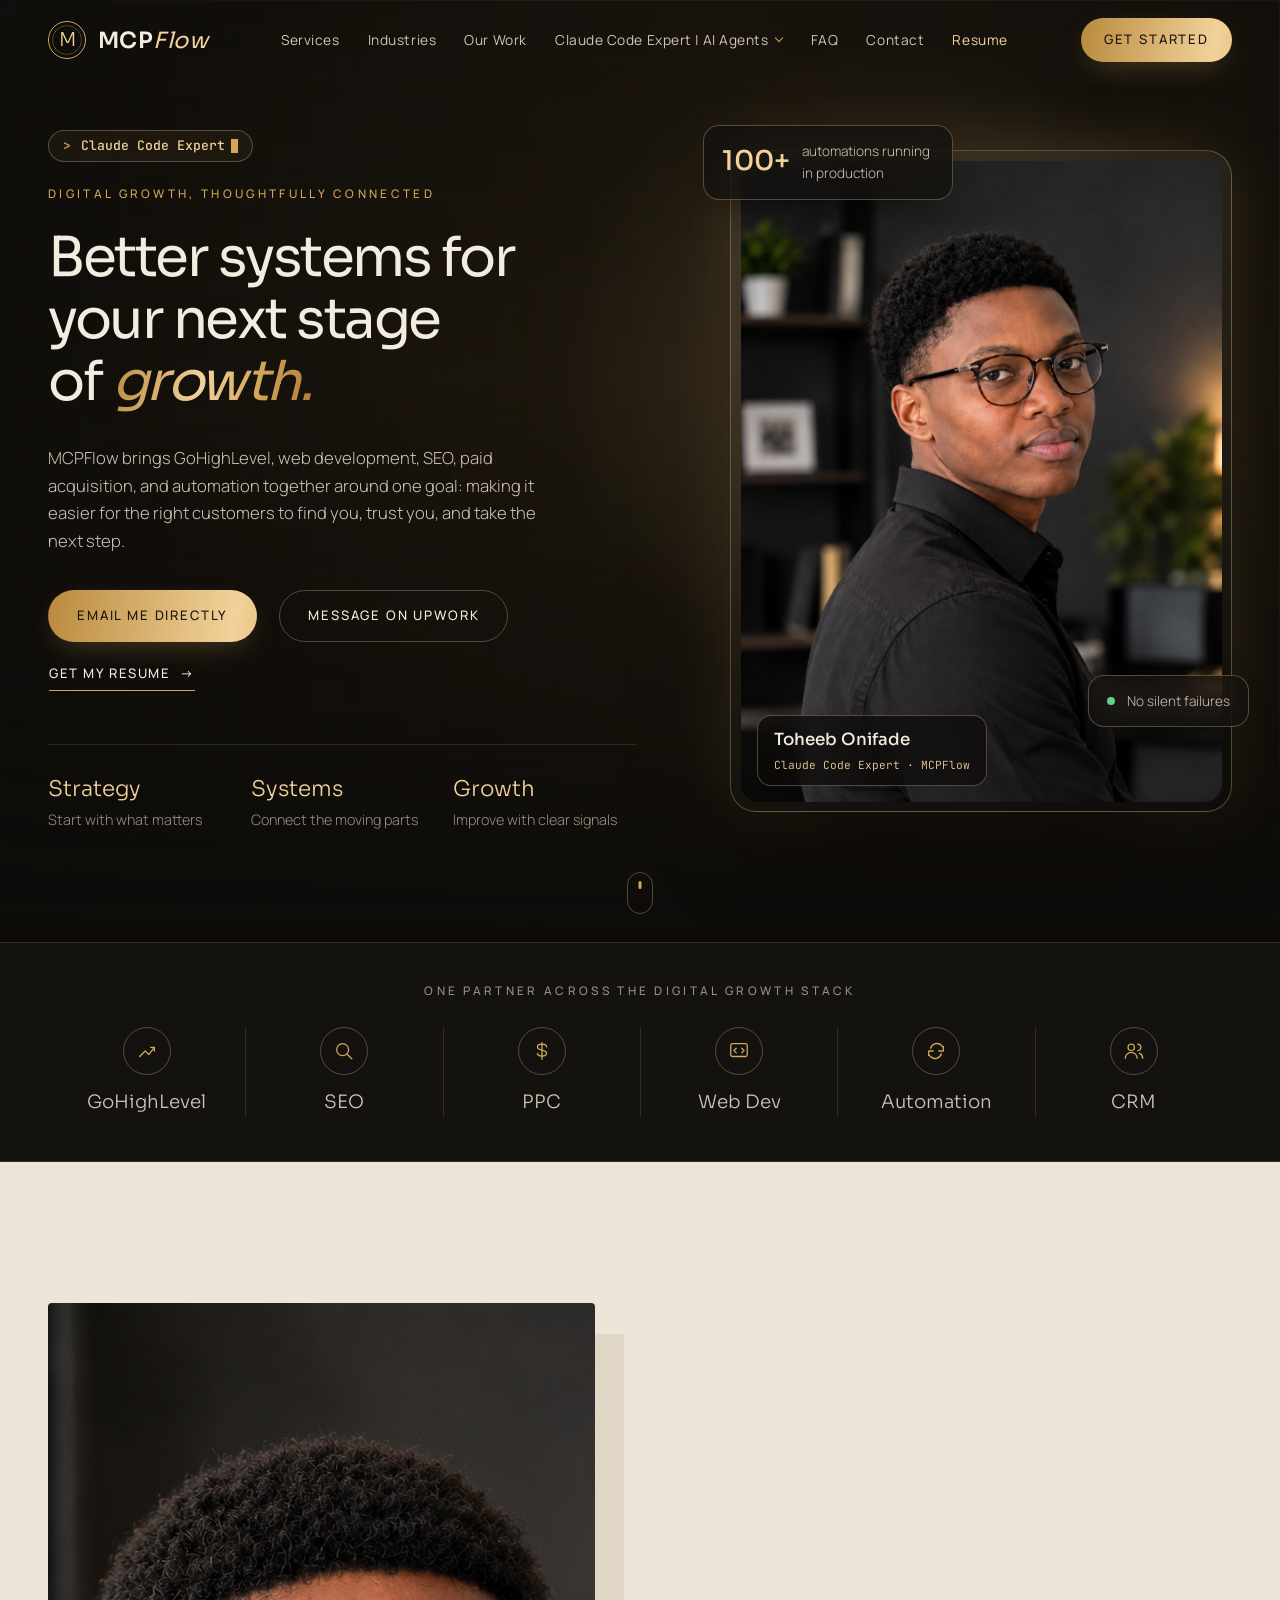
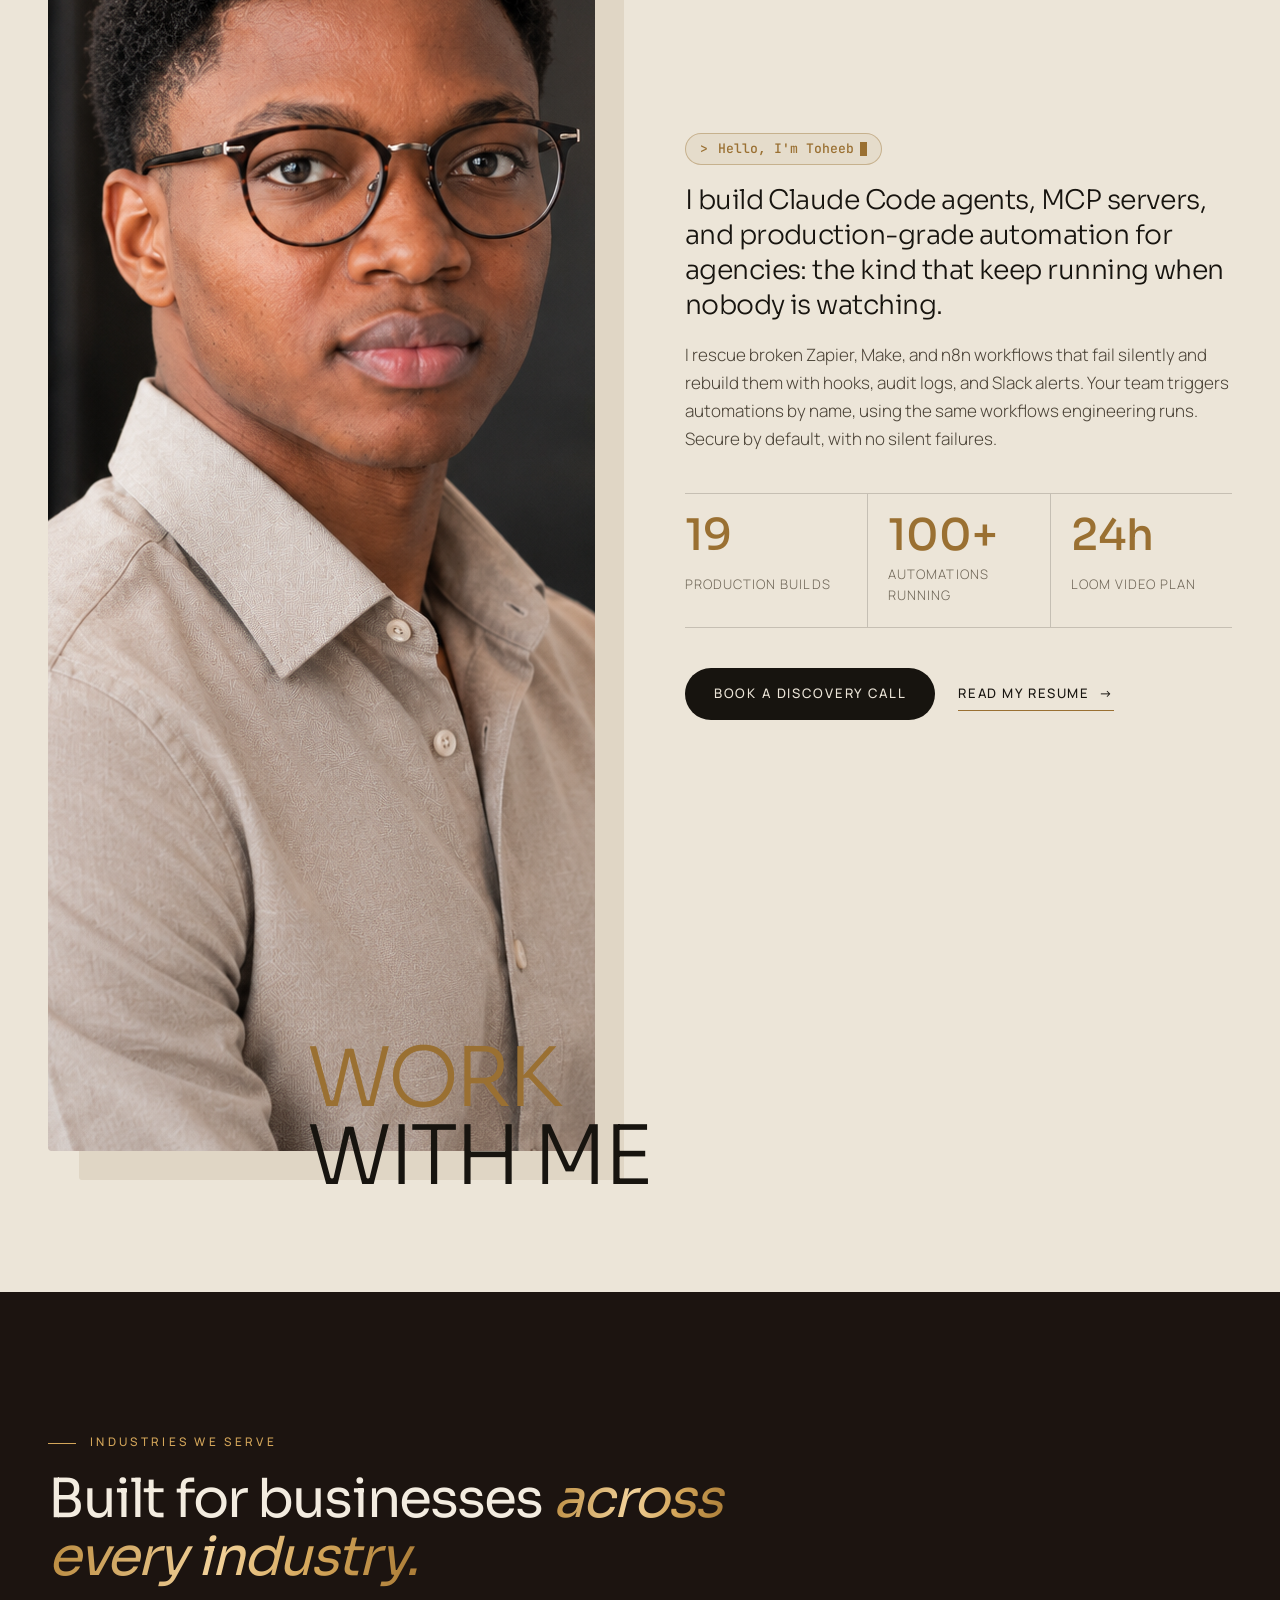
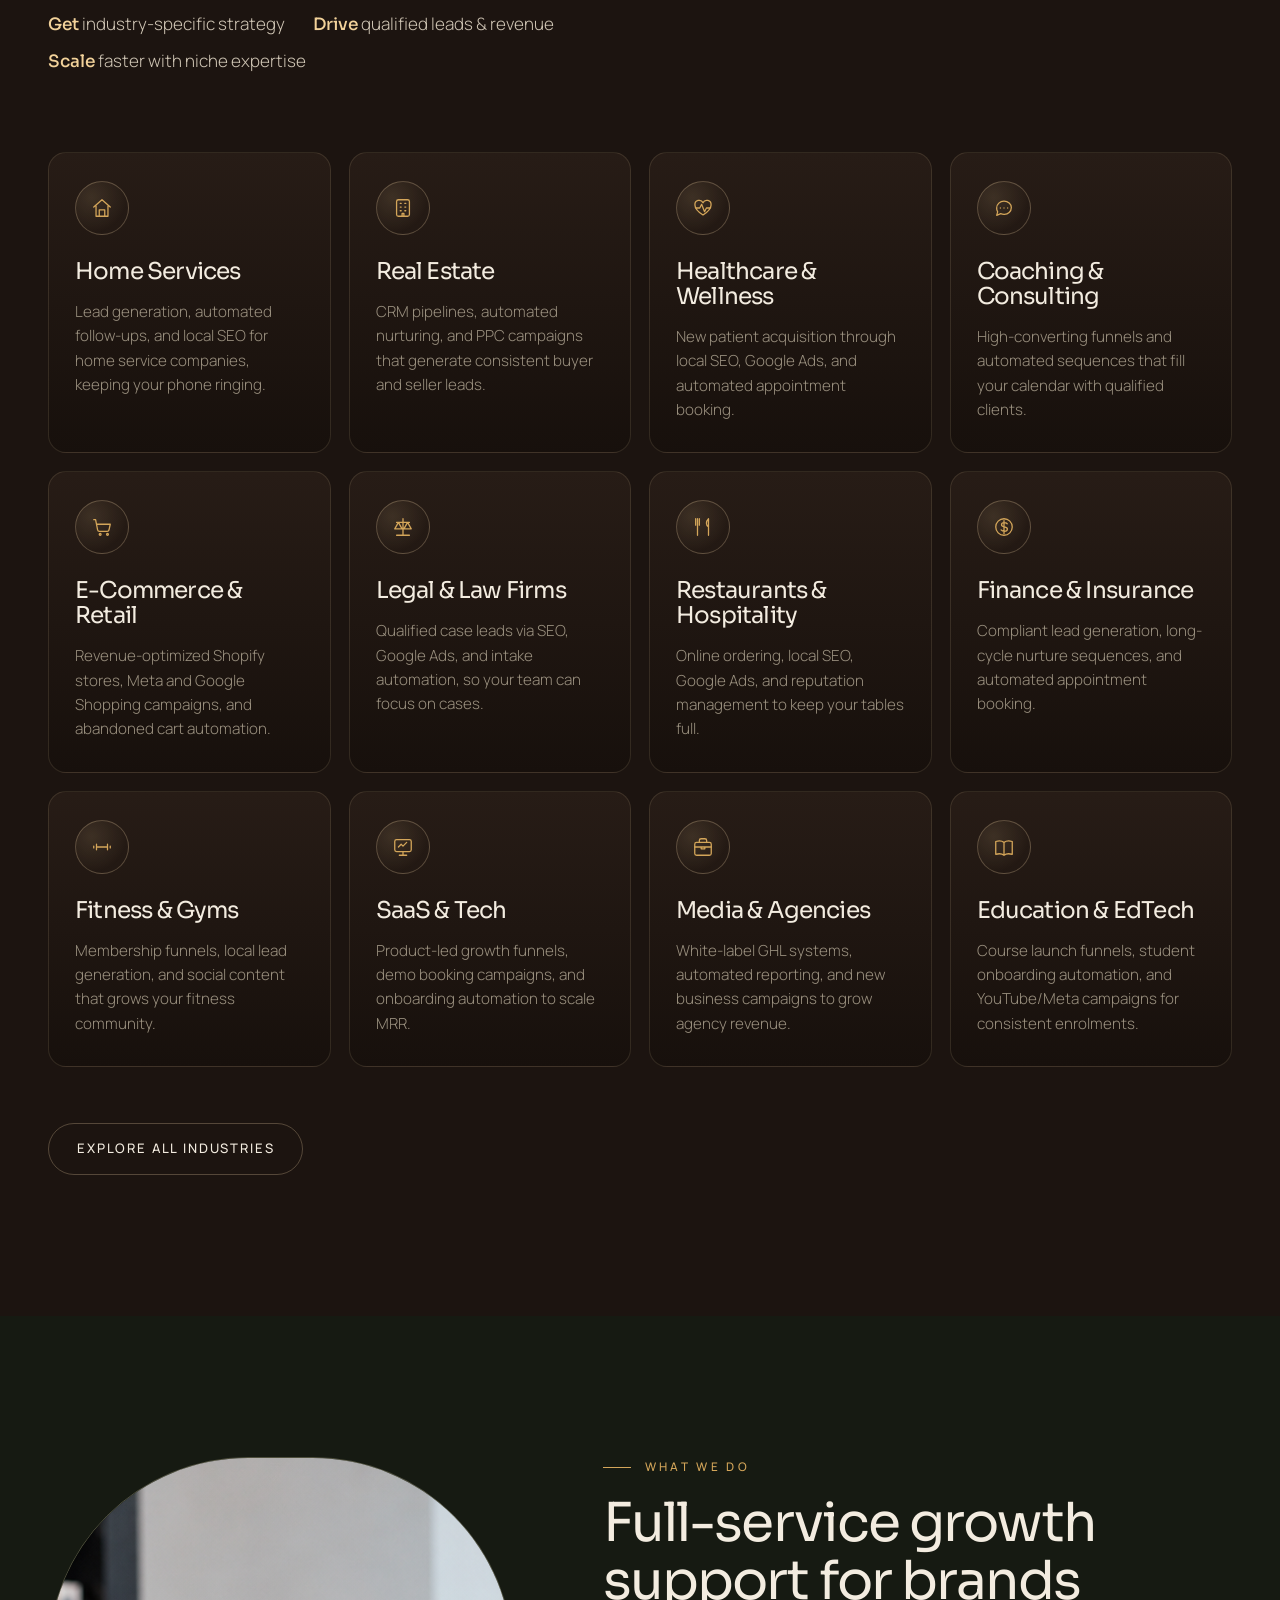
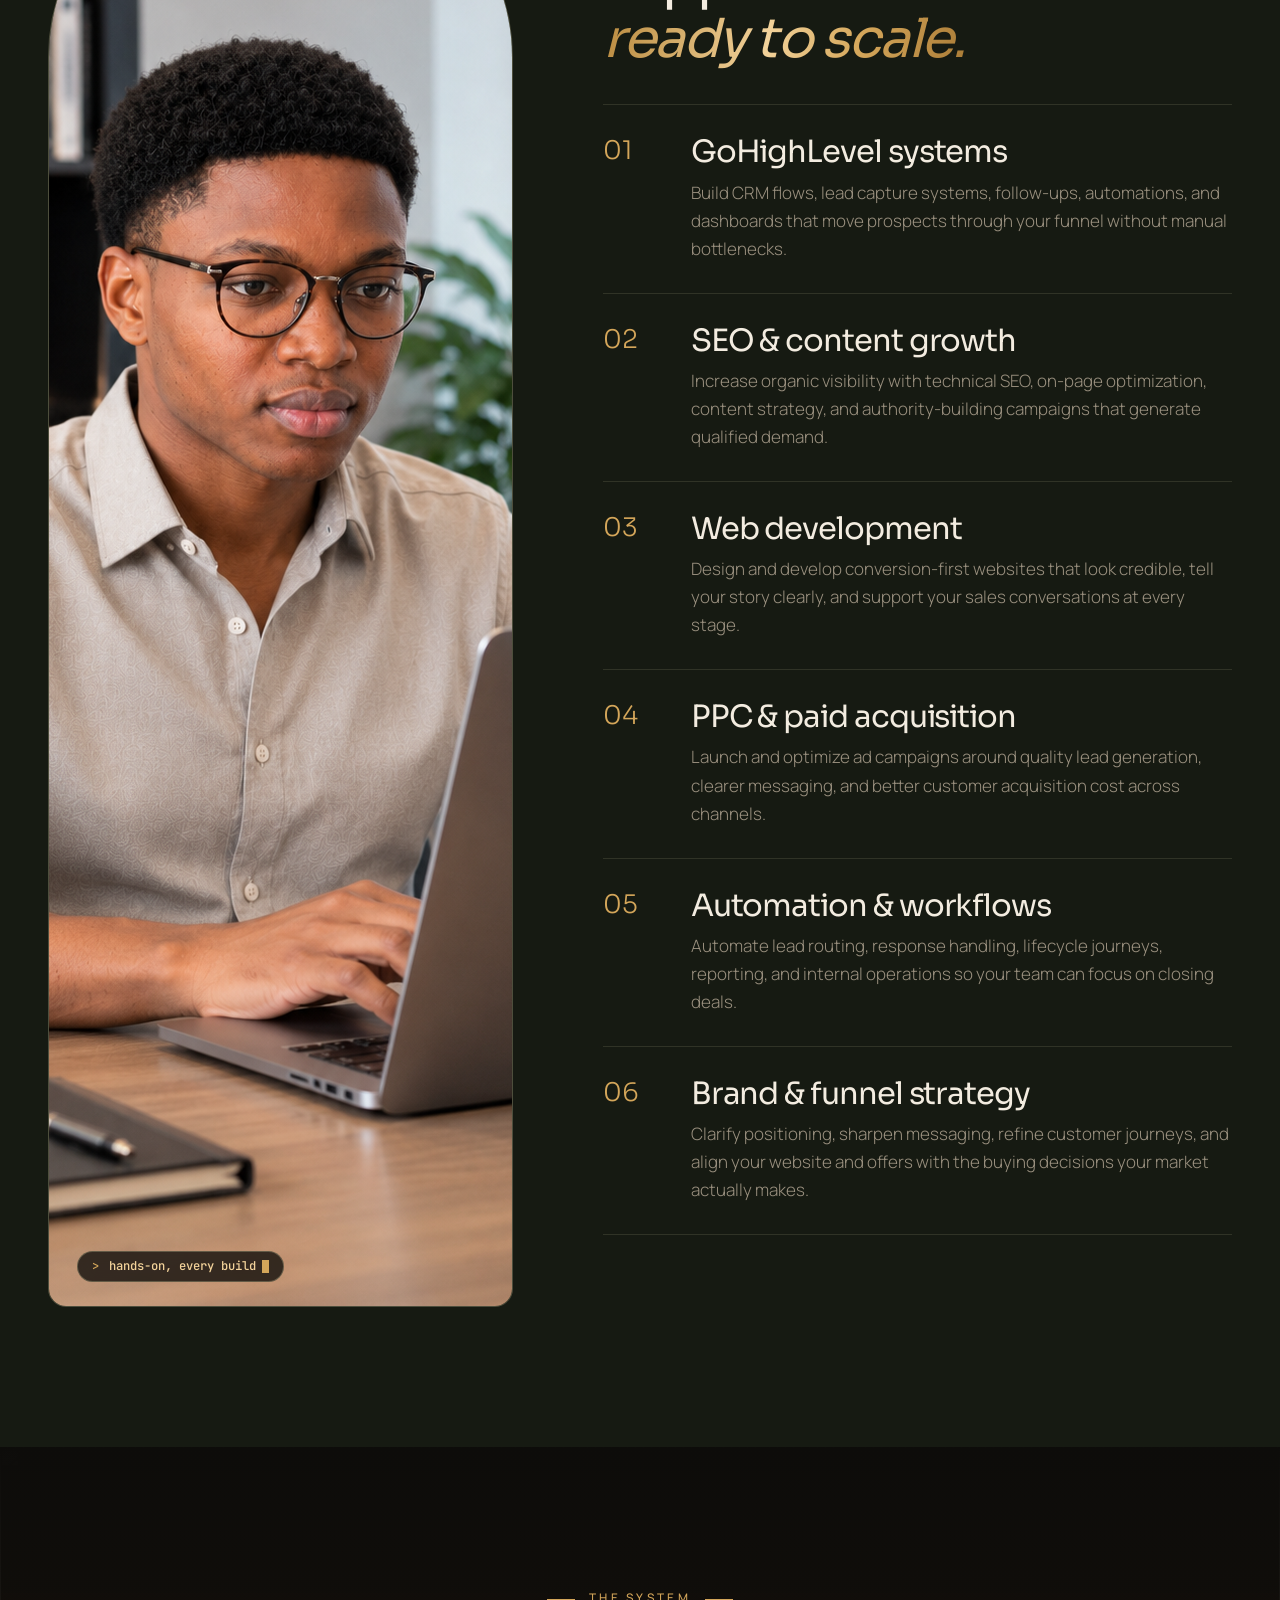
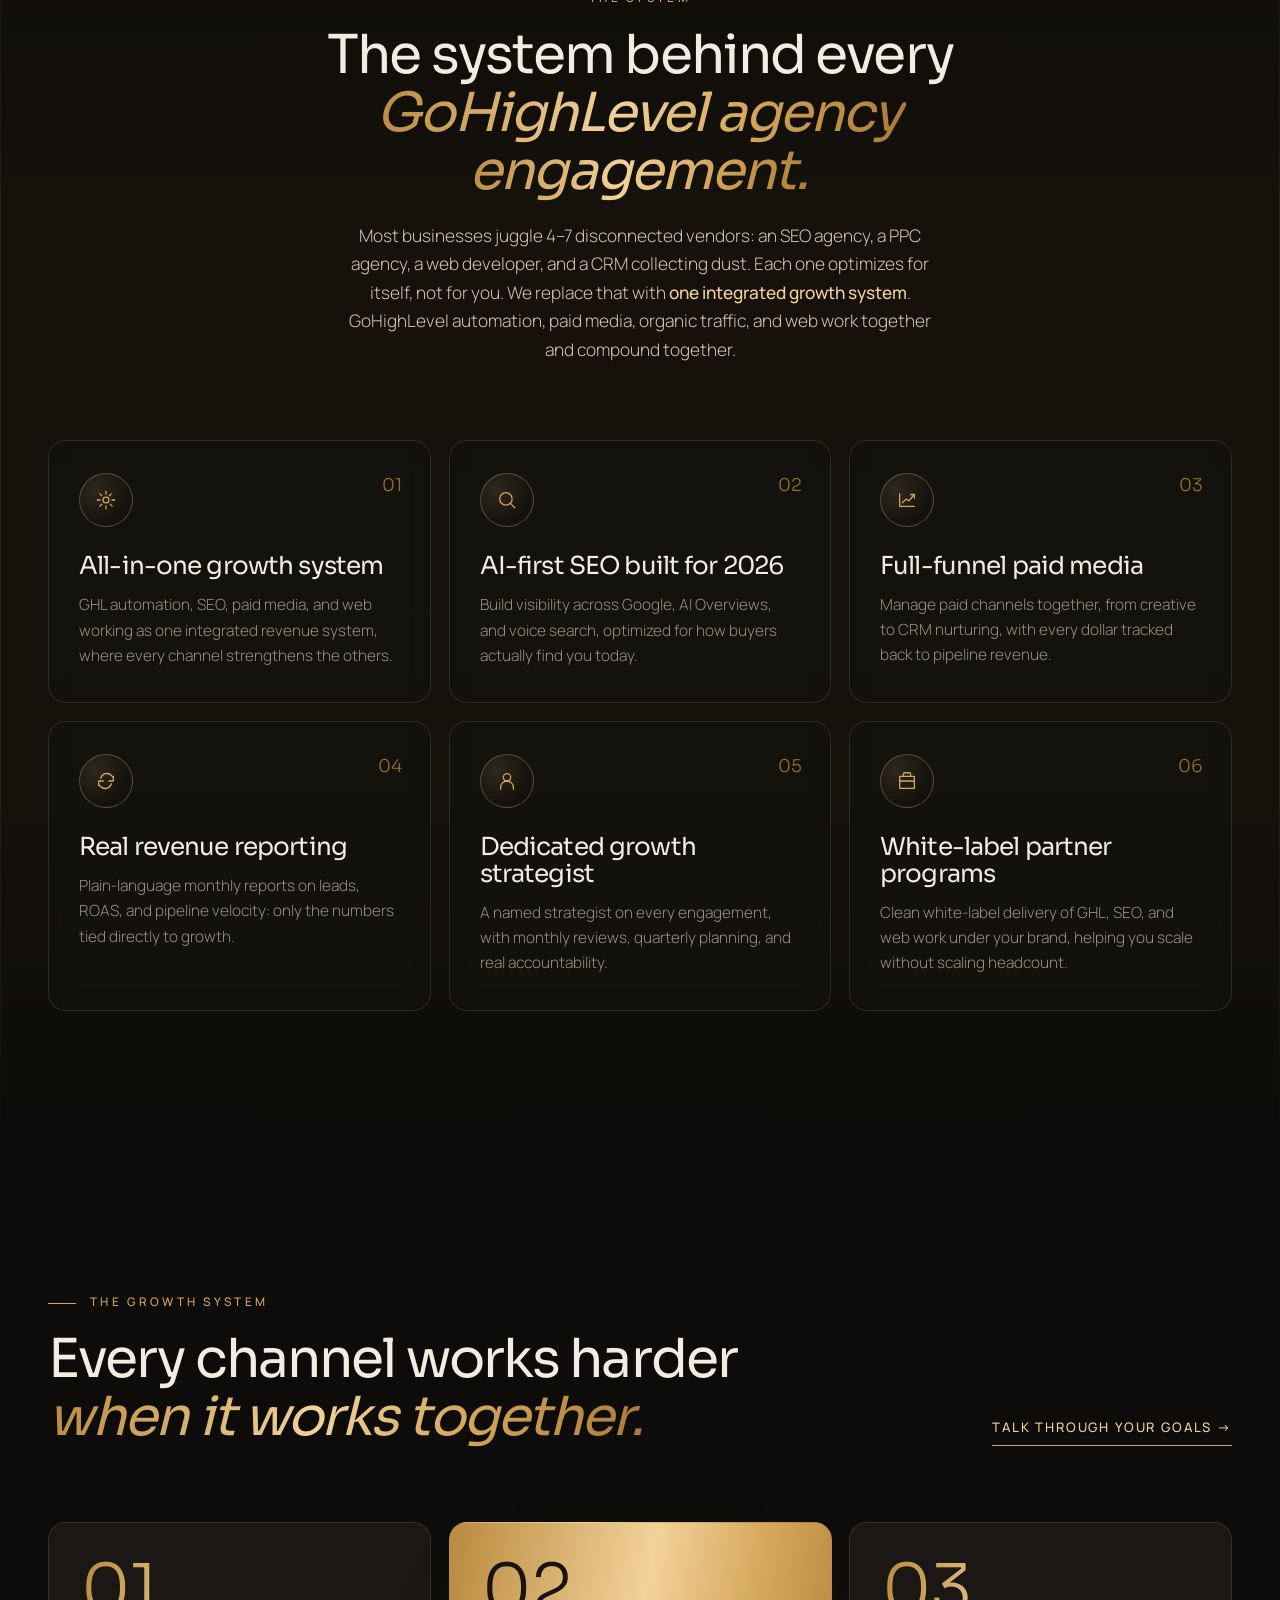
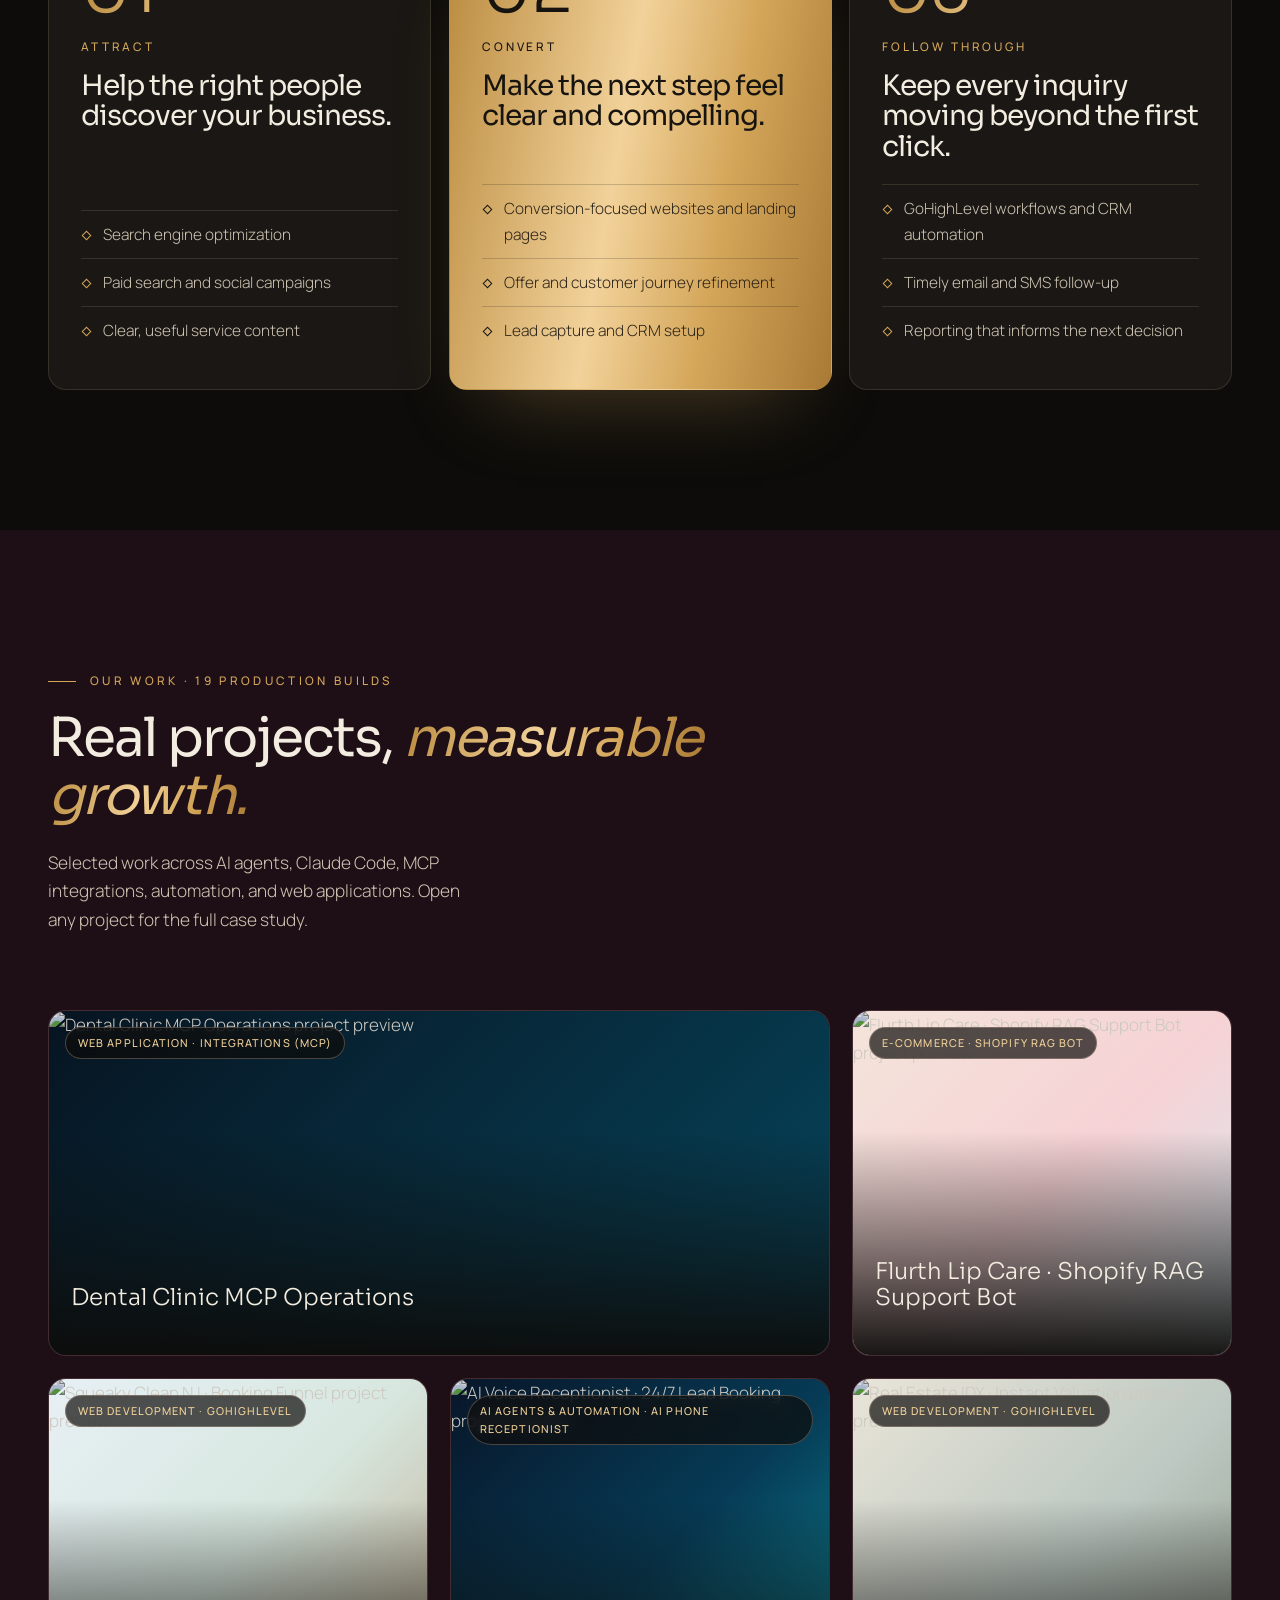
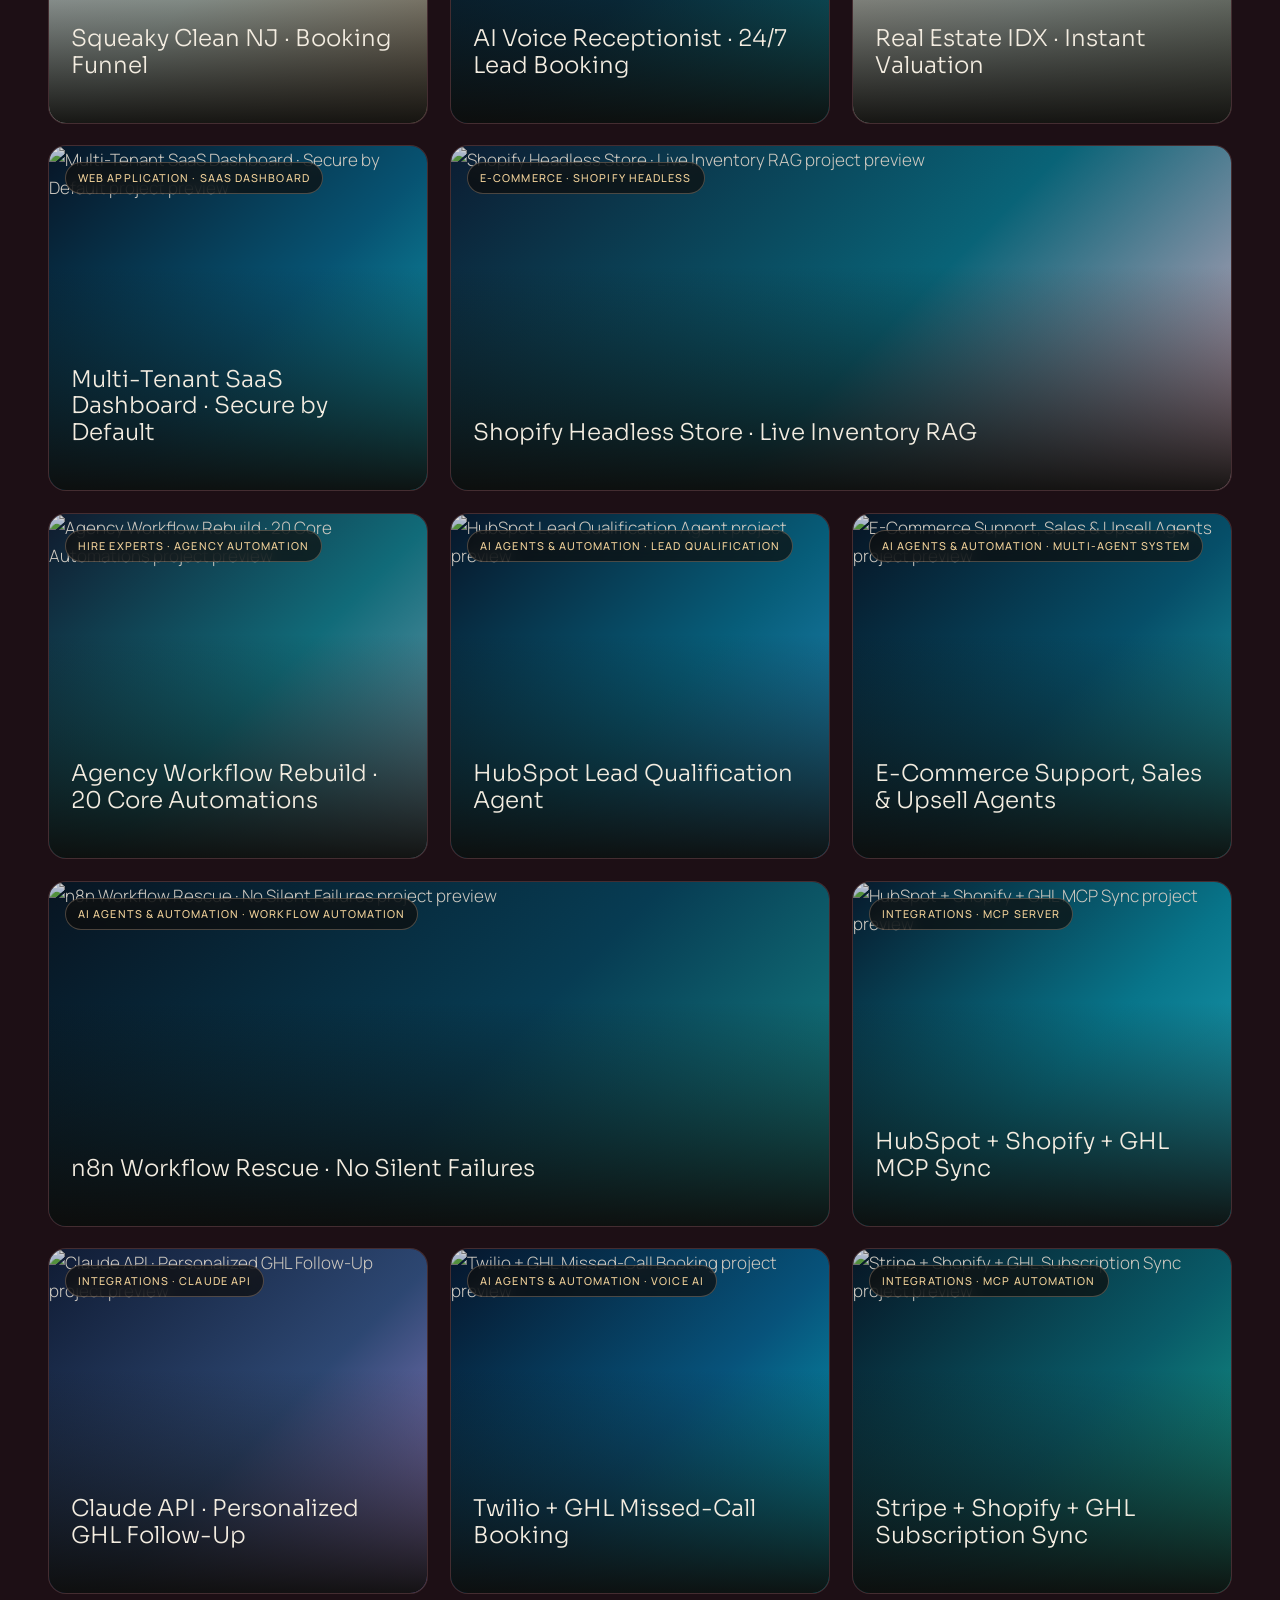
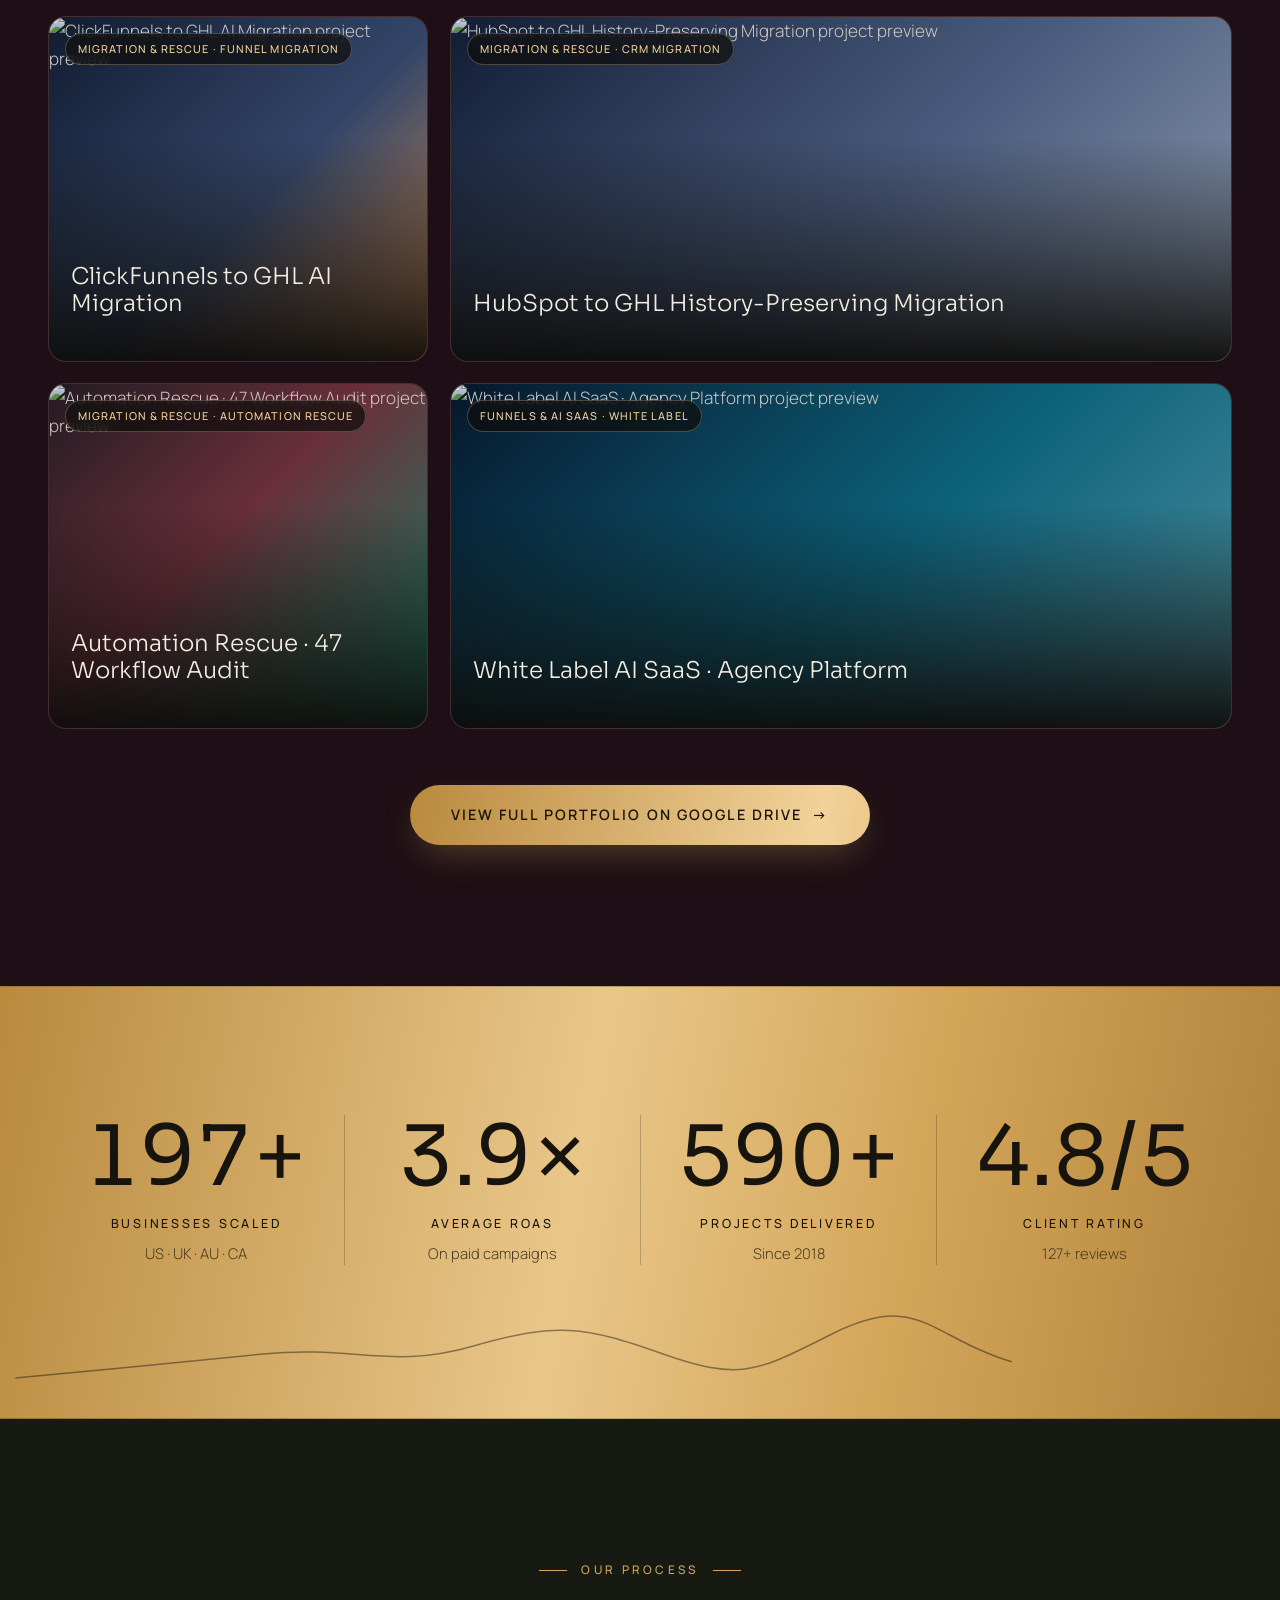
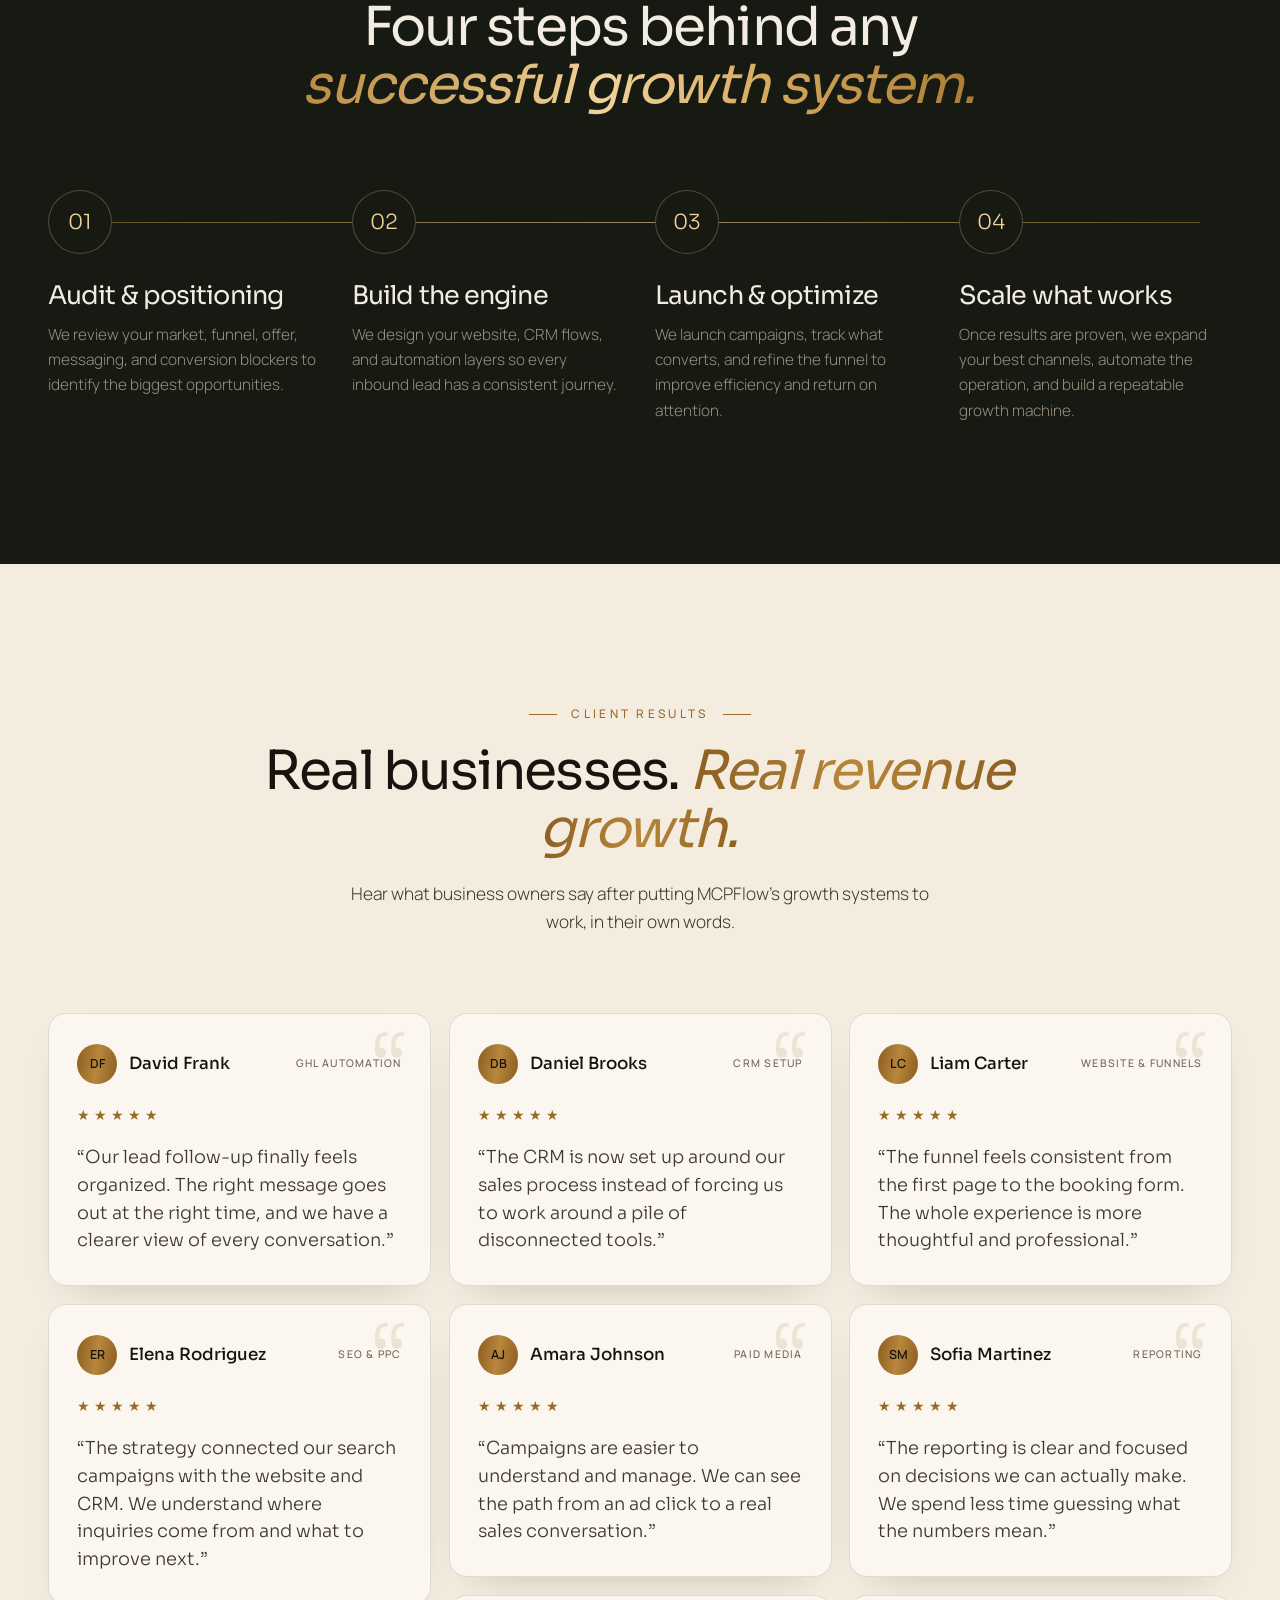
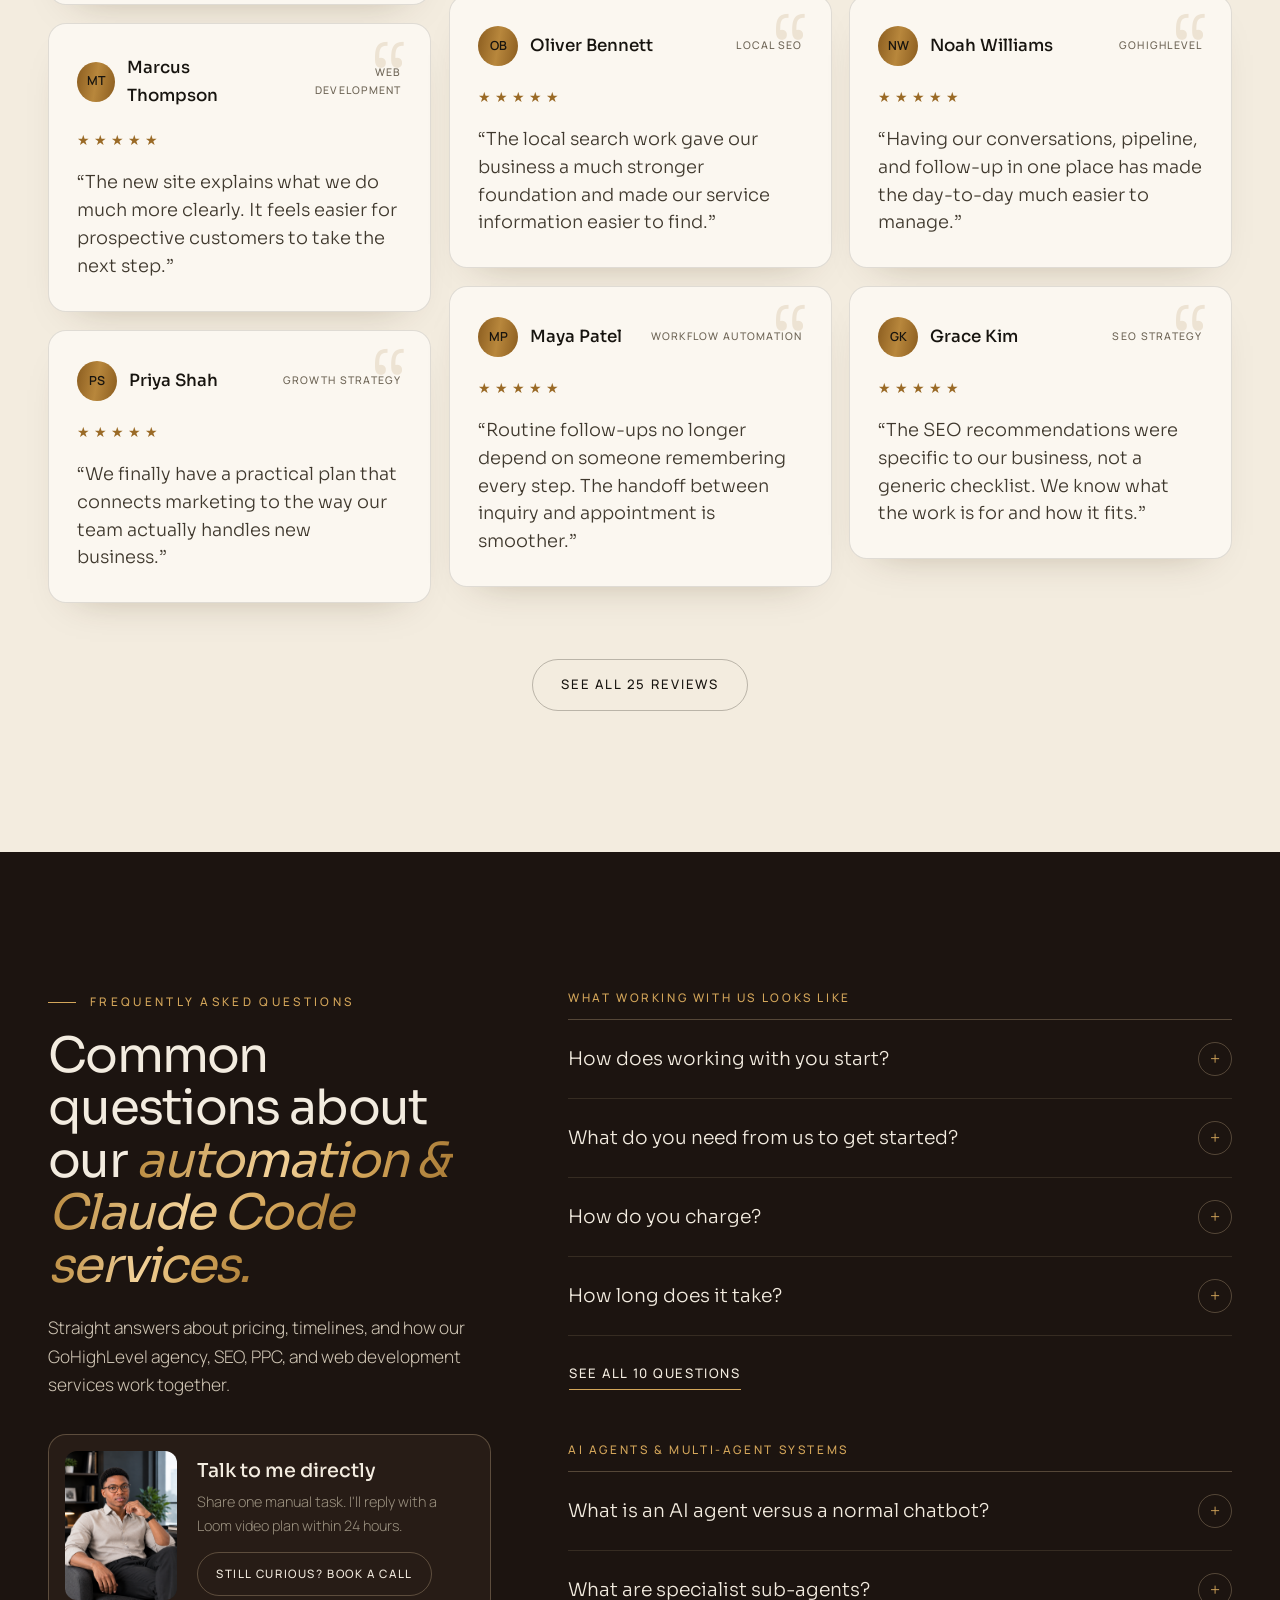
==== commit 0f1f7981: "second commit" ====
--- a/index.html
+++ b/index.html
@@ -102,7 +102,7 @@
             </p>
 
             <div class="button-row">
-              <a href="mailto:onifadetoheeb068@gmail.com?subject=Project%20Inquiry" class="btn btn-primary">Email me directly</a>
+              <a href="https://mail.google.com/mail/?view=cm&amp;fs=1&amp;to=onifadetoheeb068%40gmail.com&amp;su=Project%20Inquiry" class="btn btn-primary">Email me directly</a>
               <a href="https://www.upwork.com/freelancers/~01fcc091d5daa7f215" target="_blank" rel="noreferrer" class="btn btn-secondary">Message on Upwork</a>
               <a href="resume.html" class="btn btn-ghost">Get my resume <span aria-hidden="true">→</span></a>
             </div>
@@ -895,7 +895,7 @@
         <div class="container cta-panel reveal">
           <p class="script-accent">Have a project in mind?</p>
           <h2>Let’s find the right next step <em>for your growth.</em></h2>
-          <a class="cta-email" href="mailto:onifadetoheeb068@gmail.com?subject=Project%20Inquiry">onifadetoheeb068@gmail.com</a>
+          <a class="cta-email" href="https://mail.google.com/mail/?view=cm&amp;fs=1&amp;to=onifadetoheeb068%40gmail.com&amp;su=Project%20Inquiry">onifadetoheeb068@gmail.com</a>
 
           <div class="cta-actions">
             <button type="button" class="btn btn-primary get-started-trigger" data-open-booking>Get Started</button>
@@ -947,6 +947,7 @@
             <textarea name="topics" rows="4" placeholder="Tell me about your goals, timeline, and what you need help with." required></textarea>
           </label>
 
+          <p class="booking-form-status" role="status" aria-live="polite"></p>
           <button type="submit" class="btn btn-primary booking-submit">Send inquiry</button>
         </form>
 
@@ -962,11 +963,23 @@
             </label>
           </div>
 
+          <div class="field-row">
+            <label class="field">
+              <span>Email</span>
+              <input type="email" name="email" placeholder="you@example.com" required />
+            </label>
+            <label class="field">
+              <span>Phone number</span>
+              <input type="tel" name="phone" placeholder="+1 (555) 123-4567" required />
+            </label>
+          </div>
+
           <label class="field">
             <span>Topic to discuss</span>
             <textarea name="topics" rows="4" placeholder="Share the topic, goal, and any background for the call." required></textarea>
           </label>
 
+          <p class="booking-form-status" role="status" aria-live="polite"></p>
           <button type="submit" class="btn btn-primary booking-submit">Send request</button>
         </form>
       </div>
--- a/styles.css
+++ b/styles.css
@@ -2489,6 +2489,22 @@
   margin-top: 6px;
 }
 
+.booking-submit:disabled {
+  cursor: wait;
+  opacity: 0.7;
+}
+
+.booking-form-status {
+  min-height: 1.4em;
+  margin: 0;
+  color: var(--gold-light);
+  font-size: 0.9rem;
+}
+
+.booking-form-status.is-error {
+  color: #ff9b91;
+}
+
 /* ---------- Footer ---------- */
 
 .site-footer {
